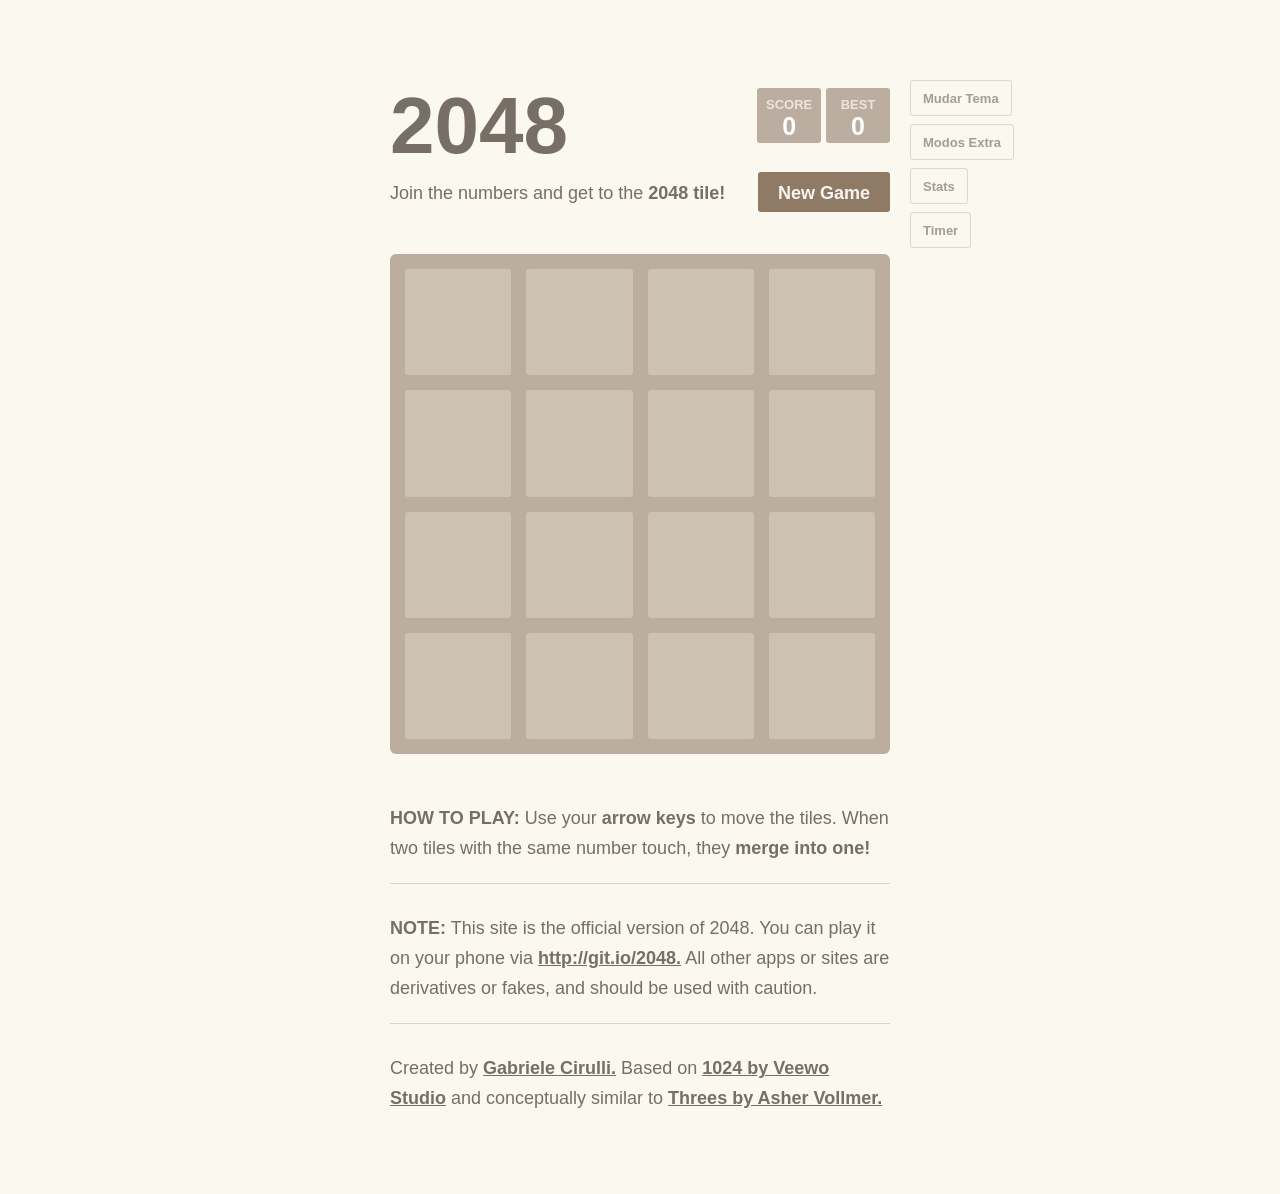
==== index.html @ dfcff824 "task 2: adicionar timer por jogada Adiciona configuracao de timer desligado, 5 segundos ou 10 segund" ====
<!DOCTYPE html>
<html>
<head>
  <meta charset="utf-8">
  <title>2048</title>

  <link href="style/main.css" rel="stylesheet" type="text/css">
  <link rel="shortcut icon" href="favicon.ico">
  <link rel="apple-touch-icon" href="meta/apple-touch-icon.png">
  <link rel="apple-touch-startup-image" href="meta/apple-touch-startup-image-640x1096.png" media="(device-width: 320px) and (device-height: 568px) and (-webkit-device-pixel-ratio: 2)"> <!-- iPhone 5+ -->
  <link rel="apple-touch-startup-image" href="meta/apple-touch-startup-image-640x920.png"  media="(device-width: 320px) and (device-height: 480px) and (-webkit-device-pixel-ratio: 2)"> <!-- iPhone, retina -->
  <meta name="apple-mobile-web-app-capable" content="yes">
  <meta name="apple-mobile-web-app-status-bar-style" content="black">

  <meta name="HandheldFriendly" content="True">
  <meta name="MobileOptimized" content="320">
  <meta name="viewport" content="width=device-width, target-densitydpi=160dpi, initial-scale=1.0, maximum-scale=1, user-scalable=no, minimal-ui">
</head>
<body>
  <div class="container">
    <div class="heading">
      <h1 class="title">2048</h1>
      <div class="scores-container">
        <div class="score-container">0</div>
        <div class="best-container">0</div>
      </div>
    </div>

    <div class="above-game">
      <p class="game-intro">Join the numbers and get to the <strong>2048 tile!</strong></p>
      <a class="restart-button">New Game</a>
    </div>

    <div class="timer-container timer-hidden" aria-live="polite">
      <span class="timer-label">Tempo</span>
      <span class="timer-value">--</span>
    </div>

    <div class="game-container">
      <div class="game-message">
        <p></p>
        <div class="lower">
	        <a class="keep-playing-button">Keep going</a>
          <a class="retry-button">Try again</a>
        </div>
      </div>

      <div class="grid-container">
        <div class="grid-row">
          <div class="grid-cell"></div>
          <div class="grid-cell"></div>
          <div class="grid-cell"></div>
          <div class="grid-cell"></div>
        </div>
        <div class="grid-row">
          <div class="grid-cell"></div>
          <div class="grid-cell"></div>
          <div class="grid-cell"></div>
          <div class="grid-cell"></div>
        </div>
        <div class="grid-row">
          <div class="grid-cell"></div>
          <div class="grid-cell"></div>
          <div class="grid-cell"></div>
          <div class="grid-cell"></div>
        </div>
        <div class="grid-row">
          <div class="grid-cell"></div>
          <div class="grid-cell"></div>
          <div class="grid-cell"></div>
          <div class="grid-cell"></div>
        </div>
      </div>

      <div class="tile-container">

      </div>
    </div>

    <p class="game-explanation">
      <strong class="important">How to play:</strong> Use your <strong>arrow keys</strong> to move the tiles. When two tiles with the same number touch, they <strong>merge into one!</strong>
    </p>
    <hr>
    <p>
    <strong class="important">Note:</strong> This site is the official version of 2048. You can play it on your phone via <a href="http://git.io/2048">http://git.io/2048.</a> All other apps or sites are derivatives or fakes, and should be used with caution.
    </p>
    <hr>
    <p>
    Created by <a href="http://gabrielecirulli.com" target="_blank">Gabriele Cirulli.</a> Based on <a href="https://itunes.apple.com/us/app/1024!/id823499224" target="_blank">1024 by Veewo Studio</a> and conceptually similar to <a href="http://asherv.com/threes/" target="_blank">Threes by Asher Vollmer.</a>
    </p>
  </div>

  <script src="js/bind_polyfill.js"></script>
  <script src="js/classlist_polyfill.js"></script>
  <script src="js/animframe_polyfill.js"></script>
  <script src="js/keyboard_input_manager.js"></script>
  <script src="js/html_actuator.js"></script>
  <script src="js/grid.js"></script>
  <script src="js/tile.js"></script>
  <script src="js/local_storage_manager.js"></script>
  <script src="js/game_manager.js"></script>
  <script src="js/application.js"></script>
</body>
</html>
---- style/main.css ----
@import url(fonts/clear-sans.css);
html, body {
  margin: 0;
  padding: 0;
  background: #faf8ef;
  color: #776e65;
  font-family: "Clear Sans", "Helvetica Neue", Arial, sans-serif;
  font-size: 18px; }

body {
  margin: 80px 0; }

.heading:after {
  content: "";
  display: block;
  clear: both; }

h1.title {
  font-size: 80px;
  font-weight: bold;
  margin: 0;
  display: block;
  float: left; }

@-webkit-keyframes move-up {
  0% {
    top: 25px;
    opacity: 1; }

  100% {
    top: -50px;
    opacity: 0; } }
@-moz-keyframes move-up {
  0% {
    top: 25px;
    opacity: 1; }

  100% {
    top: -50px;
    opacity: 0; } }
@keyframes move-up {
  0% {
    top: 25px;
    opacity: 1; }

  100% {
    top: -50px;
    opacity: 0; } }
.scores-container {
  float: right;
  text-align: right; }

.score-container, .best-container {
  position: relative;
  display: inline-block;
  background: #bbada0;
  padding: 15px 25px;
  font-size: 25px;
  height: 25px;
  line-height: 47px;
  font-weight: bold;
  border-radius: 3px;
  color: white;
  margin-top: 8px;
  text-align: center; }
  .score-container:after, .best-container:after {
    position: absolute;
    width: 100%;
    top: 10px;
    left: 0;
    text-transform: uppercase;
    font-size: 13px;
    line-height: 13px;
    text-align: center;
    color: #eee4da; }
  .score-container .score-addition, .best-container .score-addition {
    position: absolute;
    right: 30px;
    color: red;
    font-size: 25px;
    line-height: 25px;
    font-weight: bold;
    color: rgba(119, 110, 101, 0.9);
    z-index: 100;
    -webkit-animation: move-up 600ms ease-in;
    -moz-animation: move-up 600ms ease-in;
    animation: move-up 600ms ease-in;
    -webkit-animation-fill-mode: both;
    -moz-animation-fill-mode: both;
    animation-fill-mode: both; }

.score-container:after {
  content: "Score"; }

.best-container:after {
  content: "Best"; }

p {
  margin-top: 0;
  margin-bottom: 10px;
  line-height: 1.65; }

a {
  color: #776e65;
  font-weight: bold;
  text-decoration: underline;
  cursor: pointer; }

strong.important {
  text-transform: uppercase; }

hr {
  border: none;
  border-bottom: 1px solid #d8d4d0;
  margin-top: 20px;
  margin-bottom: 30px; }

.container {
  width: 500px;
  margin: 0 auto; }

@-webkit-keyframes fade-in {
  0% {
    opacity: 0; }

  100% {
    opacity: 1; } }
@-moz-keyframes fade-in {
  0% {
    opacity: 0; }

  100% {
    opacity: 1; } }
@keyframes fade-in {
  0% {
    opacity: 0; }

  100% {
    opacity: 1; } }
.game-container {
  margin-top: 40px;
  position: relative;
  padding: 15px;
  cursor: default;
  -webkit-touch-callout: none;
  -ms-touch-callout: none;
  -webkit-user-select: none;
  -moz-user-select: none;
  -ms-user-select: none;
  -ms-touch-action: none;
  touch-action: none;
  background: #bbada0;
  border-radius: 6px;
  width: 500px;
  height: 500px;
  -webkit-box-sizing: border-box;
  -moz-box-sizing: border-box;
  box-sizing: border-box; }
  .game-container .game-message {
    display: none;
    position: absolute;
    top: 0;
    right: 0;
    bottom: 0;
    left: 0;
    background: rgba(238, 228, 218, 0.5);
    z-index: 100;
    text-align: center;
    -webkit-animation: fade-in 800ms ease 1200ms;
    -moz-animation: fade-in 800ms ease 1200ms;
    animation: fade-in 800ms ease 1200ms;
    -webkit-animation-fill-mode: both;
    -moz-animation-fill-mode: both;
    animation-fill-mode: both; }
    .game-container .game-message p {
      font-size: 60px;
      font-weight: bold;
      height: 60px;
      line-height: 60px;
      margin-top: 222px; }
    .game-container .game-message .lower {
      display: block;
      margin-top: 59px; }
    .game-container .game-message a {
      display: inline-block;
      background: #8f7a66;
      border-radius: 3px;
      padding: 0 20px;
      text-decoration: none;
      color: #f9f6f2;
      height: 40px;
      line-height: 42px;
      margin-left: 9px; }
      .game-container .game-message a.keep-playing-button {
        display: none; }
    .game-container .game-message.game-won {
      background: rgba(237, 194, 46, 0.5);
      color: #f9f6f2; }
      .game-container .game-message.game-won a.keep-playing-button {
        display: inline-block; }
    .game-container .game-message.game-won, .game-container .game-message.game-over {
      display: block; }

.grid-container {
  position: absolute;
  z-index: 1; }

.grid-row {
  margin-bottom: 15px; }
  .grid-row:last-child {
    margin-bottom: 0; }
  .grid-row:after {
    content: "";
    display: block;
    clear: both; }

.grid-cell {
  width: 106.25px;
  height: 106.25px;
  margin-right: 15px;
  float: left;
  border-radius: 3px;
  background: rgba(238, 228, 218, 0.35); }
  .grid-cell:last-child {
    margin-right: 0; }

.tile-container {
  position: absolute;
  z-index: 2; }

.tile, .tile .tile-inner {
  width: 107px;
  height: 107px;
  line-height: 107px; }
.tile.tile-position-1-1 {
  -webkit-transform: translate(0px, 0px);
  -moz-transform: translate(0px, 0px);
  -ms-transform: translate(0px, 0px);
  transform: translate(0px, 0px); }
.tile.tile-position-1-2 {
  -webkit-transform: translate(0px, 121px);
  -moz-transform: translate(0px, 121px);
  -ms-transform: translate(0px, 121px);
  transform: translate(0px, 121px); }
.tile.tile-position-1-3 {
  -webkit-transform: translate(0px, 242px);
  -moz-transform: translate(0px, 242px);
  -ms-transform: translate(0px, 242px);
  transform: translate(0px, 242px); }
.tile.tile-position-1-4 {
  -webkit-transform: translate(0px, 363px);
  -moz-transform: translate(0px, 363px);
  -ms-transform: translate(0px, 363px);
  transform: translate(0px, 363px); }
.tile.tile-position-2-1 {
  -webkit-transform: translate(121px, 0px);
  -moz-transform: translate(121px, 0px);
  -ms-transform: translate(121px, 0px);
  transform: translate(121px, 0px); }
.tile.tile-position-2-2 {
  -webkit-transform: translate(121px, 121px);
  -moz-transform: translate(121px, 121px);
  -ms-transform: translate(121px, 121px);
  transform: translate(121px, 121px); }
.tile.tile-position-2-3 {
  -webkit-transform: translate(121px, 242px);
  -moz-transform: translate(121px, 242px);
  -ms-transform: translate(121px, 242px);
  transform: translate(121px, 242px); }
.tile.tile-position-2-4 {
  -webkit-transform: translate(121px, 363px);
  -moz-transform: translate(121px, 363px);
  -ms-transform: translate(121px, 363px);
  transform: translate(121px, 363px); }
.tile.tile-position-3-1 {
  -webkit-transform: translate(242px, 0px);
  -moz-transform: translate(242px, 0px);
  -ms-transform: translate(242px, 0px);
  transform: translate(242px, 0px); }
.tile.tile-position-3-2 {
  -webkit-transform: translate(242px, 121px);
  -moz-transform: translate(242px, 121px);
  -ms-transform: translate(242px, 121px);
  transform: translate(242px, 121px); }
.tile.tile-position-3-3 {
  -webkit-transform: translate(242px, 242px);
  -moz-transform: translate(242px, 242px);
  -ms-transform: translate(242px, 242px);
  transform: translate(242px, 242px); }
.tile.tile-position-3-4 {
  -webkit-transform: translate(242px, 363px);
  -moz-transform: translate(242px, 363px);
  -ms-transform: translate(242px, 363px);
  transform: translate(242px, 363px); }
.tile.tile-position-4-1 {
  -webkit-transform: translate(363px, 0px);
  -moz-transform: translate(363px, 0px);
  -ms-transform: translate(363px, 0px);
  transform: translate(363px, 0px); }
.tile.tile-position-4-2 {
  -webkit-transform: translate(363px, 121px);
  -moz-transform: translate(363px, 121px);
  -ms-transform: translate(363px, 121px);
  transform: translate(363px, 121px); }
.tile.tile-position-4-3 {
  -webkit-transform: translate(363px, 242px);
  -moz-transform: translate(363px, 242px);
  -ms-transform: translate(363px, 242px);
  transform: translate(363px, 242px); }
.tile.tile-position-4-4 {
  -webkit-transform: translate(363px, 363px);
  -moz-transform: translate(363px, 363px);
  -ms-transform: translate(363px, 363px);
  transform: translate(363px, 363px); }

.tile {
  position: absolute;
  -webkit-transition: 100ms ease-in-out;
  -moz-transition: 100ms ease-in-out;
  transition: 100ms ease-in-out;
  -webkit-transition-property: -webkit-transform;
  -moz-transition-property: -moz-transform;
  transition-property: transform; }
  .tile .tile-inner {
    border-radius: 3px;
    background: #eee4da;
    text-align: center;
    font-weight: bold;
    z-index: 10;
    font-size: 55px; }
  .tile.tile-2 .tile-inner {
    background: #eee4da;
    box-shadow: 0 0 30px 10px rgba(243, 215, 116, 0), inset 0 0 0 1px rgba(255, 255, 255, 0); }
  .tile.tile-4 .tile-inner {
    background: #ede0c8;
    box-shadow: 0 0 30px 10px rgba(243, 215, 116, 0), inset 0 0 0 1px rgba(255, 255, 255, 0); }
  .tile.tile-8 .tile-inner {
    color: #f9f6f2;
    background: #f2b179; }
  .tile.tile-16 .tile-inner {
    color: #f9f6f2;
    background: #f59563; }
  .tile.tile-32 .tile-inner {
    color: #f9f6f2;
    background: #f67c5f; }
  .tile.tile-64 .tile-inner {
    color: #f9f6f2;
    background: #f65e3b; }
  .tile.tile-128 .tile-inner {
    color: #f9f6f2;
    background: #edcf72;
    box-shadow: 0 0 30px 10px rgba(243, 215, 116, 0.2381), inset 0 0 0 1px rgba(255, 255, 255, 0.14286);
    font-size: 45px; }
    @media screen and (max-width: 520px) {
      .tile.tile-128 .tile-inner {
        font-size: 25px; } }
  .tile.tile-256 .tile-inner {
    color: #f9f6f2;
    background: #edcc61;
    box-shadow: 0 0 30px 10px rgba(243, 215, 116, 0.31746), inset 0 0 0 1px rgba(255, 255, 255, 0.19048);
    font-size: 45px; }
    @media screen and (max-width: 520px) {
      .tile.tile-256 .tile-inner {
        font-size: 25px; } }
  .tile.tile-512 .tile-inner {
    color: #f9f6f2;
    background: #edc850;
    box-shadow: 0 0 30px 10px rgba(243, 215, 116, 0.39683), inset 0 0 0 1px rgba(255, 255, 255, 0.2381);
    font-size: 45px; }
    @media screen and (max-width: 520px) {
      .tile.tile-512 .tile-inner {
        font-size: 25px; } }
  .tile.tile-1024 .tile-inner {
    color: #f9f6f2;
    background: #edc53f;
    box-shadow: 0 0 30px 10px rgba(243, 215, 116, 0.47619), inset 0 0 0 1px rgba(255, 255, 255, 0.28571);
    font-size: 35px; }
    @media screen and (max-width: 520px) {
      .tile.tile-1024 .tile-inner {
        font-size: 15px; } }
  .tile.tile-2048 .tile-inner {
    color: #f9f6f2;
    background: #edc22e;
    box-shadow: 0 0 30px 10px rgba(243, 215, 116, 0.55556), inset 0 0 0 1px rgba(255, 255, 255, 0.33333);
    font-size: 35px; }
    @media screen and (max-width: 520px) {
      .tile.tile-2048 .tile-inner {
        font-size: 15px; } }
  .tile.tile-super .tile-inner {
    color: #f9f6f2;
    background: #3c3a32;
    font-size: 30px; }
    @media screen and (max-width: 520px) {
      .tile.tile-super .tile-inner {
        font-size: 10px; } }

@-webkit-keyframes appear {
  0% {
    opacity: 0;
    -webkit-transform: scale(0);
    -moz-transform: scale(0);
    -ms-transform: scale(0);
    transform: scale(0); }

  100% {
    opacity: 1;
    -webkit-transform: scale(1);
    -moz-transform: scale(1);
    -ms-transform: scale(1);
    transform: scale(1); } }
@-moz-keyframes appear {
  0% {
    opacity: 0;
    -webkit-transform: scale(0);
    -moz-transform: scale(0);
    -ms-transform: scale(0);
    transform: scale(0); }

  100% {
    opacity: 1;
    -webkit-transform: scale(1);
    -moz-transform: scale(1);
    -ms-transform: scale(1);
    transform: scale(1); } }
@keyframes appear {
  0% {
    opacity: 0;
    -webkit-transform: scale(0);
    -moz-transform: scale(0);
    -ms-transform: scale(0);
    transform: scale(0); }

  100% {
    opacity: 1;
    -webkit-transform: scale(1);
    -moz-transform: scale(1);
    -ms-transform: scale(1);
    transform: scale(1); } }
.tile-new .tile-inner {
  -webkit-animation: appear 200ms ease 100ms;
  -moz-animation: appear 200ms ease 100ms;
  animation: appear 200ms ease 100ms;
  -webkit-animation-fill-mode: backwards;
  -moz-animation-fill-mode: backwards;
  animation-fill-mode: backwards; }

@-webkit-keyframes pop {
  0% {
    -webkit-transform: scale(0);
    -moz-transform: scale(0);
    -ms-transform: scale(0);
    transform: scale(0); }

  50% {
    -webkit-transform: scale(1.2);
    -moz-transform: scale(1.2);
    -ms-transform: scale(1.2);
    transform: scale(1.2); }

  100% {
    -webkit-transform: scale(1);
    -moz-transform: scale(1);
    -ms-transform: scale(1);
    transform: scale(1); } }
@-moz-keyframes pop {
  0% {
    -webkit-transform: scale(0);
    -moz-transform: scale(0);
    -ms-transform: scale(0);
    transform: scale(0); }

  50% {
    -webkit-transform: scale(1.2);
    -moz-transform: scale(1.2);
    -ms-transform: scale(1.2);
    transform: scale(1.2); }

  100% {
    -webkit-transform: scale(1);
    -moz-transform: scale(1);
    -ms-transform: scale(1);
    transform: scale(1); } }
@keyframes pop {
  0% {
    -webkit-transform: scale(0);
    -moz-transform: scale(0);
    -ms-transform: scale(0);
    transform: scale(0); }

  50% {
    -webkit-transform: scale(1.2);
    -moz-transform: scale(1.2);
    -ms-transform: scale(1.2);
    transform: scale(1.2); }

  100% {
    -webkit-transform: scale(1);
    -moz-transform: scale(1);
    -ms-transform: scale(1);
    transform: scale(1); } }
.tile-merged .tile-inner {
  z-index: 20;
  -webkit-animation: pop 200ms ease 100ms;
  -moz-animation: pop 200ms ease 100ms;
  animation: pop 200ms ease 100ms;
  -webkit-animation-fill-mode: backwards;
  -moz-animation-fill-mode: backwards;
  animation-fill-mode: backwards; }

.above-game:after {
  content: "";
  display: block;
  clear: both; }

.game-intro {
  float: left;
  line-height: 42px;
  margin-bottom: 0; }

.restart-button {
  background: #8f7a66;
  border-radius: 3px;
  padding: 0 20px;
  text-decoration: none;
  color: #f9f6f2;
  height: 40px;
  line-height: 42px;
  display: block;
  text-align: center;
  float: right; }

.timer-container {
  clear: both;
  display: inline-flex;
  align-items: center;
  gap: 8px;
  background: #bbada0;
  border-radius: 3px;
  color: #f9f6f2;
  padding: 7px 12px;
  margin: 10px 0 12px;
  font-size: 14px;
  font-weight: bold; }

.timer-container.timer-hidden {
  display: none; }

.timer-container.timer-warning {
  background: #f65e3b; }

.timer-label {
  text-transform: uppercase;
  font-size: 11px;
  opacity: 0.8; }

.timer-value {
  font-size: 18px; }

.game-explanation {
  margin-top: 50px; }

html:has(body[data-theme="mono"])    { background: #f0f0f0; }
html:has(body[data-theme="pastel"])  { background: #fff5fb; }
html:has(body[data-theme="disco"])   { background: #f5ead8; }

.settings-button {
  display: block;
  position: absolute;
  left: 520px;
  top: 0;
  background: transparent;
  border-radius: 3px;
  padding: 0 12px;
  color: #776e65;
  height: 36px;
  line-height: 36px;
  text-align: center;
  cursor: pointer;
  border: 1px solid rgba(119,110,101,0.35);
  font-size: 13px;
  font-family: "Clear Sans", "Helvetica Neue", Arial, sans-serif;
  font-weight: bold;
  opacity: 0.65;
  white-space: nowrap; }

.settings-button:hover {
  opacity: 1;
  background: rgba(119,110,101,0.08); }

.container {
  position: relative; }

.settings-overlay {
  display: none;
  position: fixed;
  top: 0; left: 0; right: 0; bottom: 0;
  background: rgba(0,0,0,0.5);
  z-index: 200; }

.settings-overlay.active {
  display: block; }

.settings-modal {
  position: absolute;
  top: 50%; left: 50%;
  transform: translate(-50%, -50%);
  background: #faf8ef;
  border-radius: 6px;
  padding: 30px;
  width: 320px;
  box-shadow: 0 4px 30px rgba(0,0,0,0.3); }

.settings-modal h2 {
  margin: 0 0 20px 0;
  font-size: 24px;
  color: #776e65;
  text-align: center; }

.settings-modal .close-settings {
  position: absolute;
  top: 12px; right: 16px;
  background: none;
  border: none;
  font-size: 22px;
  cursor: pointer;
  color: #776e65; }

.theme-options {
  display: grid;
  grid-template-columns: 1fr 1fr;
  gap: 12px;
  margin-bottom: 10px; }

.theme-option {
  border: 3px solid transparent;
  border-radius: 6px;
  padding: 10px;
  cursor: pointer;
  text-align: center;
  font-weight: bold;
  font-size: 14px;
  transition: border-color 100ms; }

.theme-option:hover {
  border-color: #bbada0; }

.theme-option.selected {
  border-color: #f65e3b; }

.theme-option .theme-preview {
  display: flex;
  gap: 4px;
  justify-content: center;
  margin-bottom: 6px; }

.theme-option .theme-preview span {
  width: 20px; height: 20px;
  border-radius: 3px;
  display: inline-block; }

body[data-theme="default"] { background: #faf8ef; color: #776e65; }
body[data-theme="default"] .game-container { background: #bbada0; }
body[data-theme="default"] .grid-cell { background: rgba(238,228,218,0.35); }
body[data-theme="default"] .score-container,
body[data-theme="default"] .best-container { background: #bbada0; }
body[data-theme="default"] .tile.tile-2 .tile-inner   { background: #eee4da; color: #776e65; }
body[data-theme="default"] .tile.tile-4 .tile-inner   { background: #ede0c8; color: #776e65; }
body[data-theme="default"] .tile.tile-8 .tile-inner   { background: #f2b179; color: #f9f6f2; }
body[data-theme="default"] .tile.tile-16 .tile-inner  { background: #f59563; color: #f9f6f2; }
body[data-theme="default"] .tile.tile-32 .tile-inner  { background: #f67c5f; color: #f9f6f2; }
body[data-theme="default"] .tile.tile-64 .tile-inner  { background: #f65e3b; color: #f9f6f2; }
body[data-theme="default"] .tile.tile-128 .tile-inner { background: #edcf72; color: #f9f6f2; }
body[data-theme="default"] .tile.tile-256 .tile-inner { background: #edcc61; color: #f9f6f2; }
body[data-theme="default"] .tile.tile-512 .tile-inner { background: #edc850; color: #f9f6f2; }
body[data-theme="default"] .tile.tile-1024 .tile-inner{ background: #edc53f; color: #f9f6f2; }
body[data-theme="default"] .tile.tile-2048 .tile-inner{ background: #edc22e; color: #f9f6f2; }
body[data-theme="default"] .tile.tile-super .tile-inner{ background: #3c3a32; color: #f9f6f2; }

body[data-theme="mono"] { background: #f0f0f0; color: #333; }
body[data-theme="mono"] .game-container { background: #555; }
body[data-theme="mono"] .grid-cell { background: rgba(255,255,255,0.15); }
body[data-theme="mono"] .score-container,
body[data-theme="mono"] .best-container { background: #555; }
body[data-theme="mono"] .restart-button { background: #555; }
body[data-theme="mono"] .settings-button { background: transparent; color: #e0e0e0; border-color: rgba(220,220,220,0.4); }
body[data-theme="mono"] .tile.tile-2 .tile-inner    { background: #e8e8e8; color: #333; }
body[data-theme="mono"] .tile.tile-4 .tile-inner    { background: #d4d4d4; color: #333; }
body[data-theme="mono"] .tile.tile-8 .tile-inner    { background: #bebebe; color: #fff; }
body[data-theme="mono"] .tile.tile-16 .tile-inner   { background: #a8a8a8; color: #fff; }
body[data-theme="mono"] .tile.tile-32 .tile-inner   { background: #909090; color: #fff; }
body[data-theme="mono"] .tile.tile-64 .tile-inner   { background: #787878; color: #fff; }
body[data-theme="mono"] .tile.tile-128 .tile-inner  { background: #606060; color: #fff; }
body[data-theme="mono"] .tile.tile-256 .tile-inner  { background: #505050; color: #fff; }
body[data-theme="mono"] .tile.tile-512 .tile-inner  { background: #404040; color: #fff; }
body[data-theme="mono"] .tile.tile-1024 .tile-inner { background: #2c2c2c; color: #fff; }
body[data-theme="mono"] .tile.tile-2048 .tile-inner { background: #111; color: #fff; }
body[data-theme="mono"] .tile.tile-super .tile-inner{ background: #000; color: #fff; }

body[data-theme="pastel"] { background: #fff5fb; color: #6b5c6e; }
body[data-theme="pastel"] .game-container { background: #d4a5c9; }
body[data-theme="pastel"] .grid-cell { background: rgba(255,220,240,0.4); }
body[data-theme="pastel"] .score-container,
body[data-theme="pastel"] .best-container { background: #d4a5c9; }
body[data-theme="pastel"] .restart-button { background: #b98cb0; }
body[data-theme="pastel"] .settings-button { background: transparent; color: #6b5c6e; border-color: rgba(107,92,110,0.4); }
body[data-theme="pastel"] .tile.tile-2 .tile-inner    { background: #ffd6e0; color: #6b5c6e; }
body[data-theme="pastel"] .tile.tile-4 .tile-inner    { background: #ffb3c6; color: #6b5c6e; }
body[data-theme="pastel"] .tile.tile-8 .tile-inner    { background: #ffc8dd; color: #6b5c6e; }
body[data-theme="pastel"] .tile.tile-16 .tile-inner   { background: #e0aaff; color: #6b5c6e; }
body[data-theme="pastel"] .tile.tile-32 .tile-inner   { background: #c8b6ff; color: #fff; }
body[data-theme="pastel"] .tile.tile-64 .tile-inner   { background: #b8c0ff; color: #fff; }
body[data-theme="pastel"] .tile.tile-128 .tile-inner  { background: #bde0fe; color: #6b5c6e; }
body[data-theme="pastel"] .tile.tile-256 .tile-inner  { background: #a2d2ff; color: #6b5c6e; }
body[data-theme="pastel"] .tile.tile-512 .tile-inner  { background: #caffbf; color: #6b5c6e; }
body[data-theme="pastel"] .tile.tile-1024 .tile-inner { background: #fdffb6; color: #6b5c6e; }
body[data-theme="pastel"] .tile.tile-2048 .tile-inner { background: #ffd6a5; color: #6b5c6e; }
body[data-theme="pastel"] .tile.tile-super .tile-inner{ background: #ffadad; color: #6b5c6e; }

html:has(body[data-theme="mgs"]) { background: #d0d4d8; }
body[data-theme="mgs"] { background: #d0d4d8; color: #1a1a1a; }
body[data-theme="mgs"] .game-container { background: #3a3f45; }
body[data-theme="mgs"] .grid-cell { background: rgba(255,255,255,0.06); }
body[data-theme="mgs"] .score-container,
body[data-theme="mgs"] .best-container { background: #3a3f45; color: #ffffff; }
body[data-theme="mgs"] .restart-button { background: #3a3f45; color: #ffffff; }
body[data-theme="mgs"] .settings-button { background: transparent; color: #2a2e32; border-color: rgba(42,46,50,0.4); }
body[data-theme="mgs"] h1.title { color: #c8000a; }
body[data-theme="mgs"] a { color: #1a1a1a; }
body[data-theme="mgs"] .tile.tile-2 .tile-inner    { background: #f0f2f4; color: #1a1a1a; }
body[data-theme="mgs"] .tile.tile-4 .tile-inner    { background: #dde2e8; color: #1a1a1a; }
body[data-theme="mgs"] .tile.tile-8 .tile-inner    { background: #4a6fa5; color: #ffffff; }
body[data-theme="mgs"] .tile.tile-16 .tile-inner   { background: #3a5a8a; color: #ffffff; }
body[data-theme="mgs"] .tile.tile-32 .tile-inner   { background: #5a6472; color: #ffffff; }
body[data-theme="mgs"] .tile.tile-64 .tile-inner   { background: #3e464f; color: #ffffff; }
body[data-theme="mgs"] .tile.tile-128 .tile-inner  { background: #c8000a; color: #ffffff; }
body[data-theme="mgs"] .tile.tile-256 .tile-inner  { background: #a80008; color: #ffffff; }
body[data-theme="mgs"] .tile.tile-512 .tile-inner  { background: #880006; color: #ffffff; }
body[data-theme="mgs"] .tile.tile-1024 .tile-inner { background: #620004; color: #ffffff; }
body[data-theme="mgs"] .tile.tile-2048 .tile-inner { background: #ffffff; color: #c8000a; }
body[data-theme="mgs"] .tile.tile-super .tile-inner{ background: #1a1a1a; color: #c8000a; }
body[data-theme="mgs"] .settings-modal { background: #d0d4d8; color: #1a1a1a; }
body[data-theme="mgs"] .settings-modal h2 { color: #1a1a1a; }
body[data-theme="mgs"] .settings-modal .close-settings { color: #1a1a1a; }
body[data-theme="mgs"] .theme-option { color: #1a1a1a; }

body[data-theme="disco"] { background: #f5ead8; color: #3a2e1a; }
body[data-theme="disco"] .game-container { background: #98773e; }
body[data-theme="disco"] .grid-cell { background: rgba(20,10,5,0.18); }
body[data-theme="disco"] .score-container,
body[data-theme="disco"] .best-container { background: #7a5e2e; }
body[data-theme="disco"] .restart-button { background: #7a5e2e; color: #f5ead8; }
body[data-theme="disco"] .settings-button { background: transparent; color: #5c3a1e; border-color: rgba(92,58,30,0.4); }
body[data-theme="disco"] h1.title { color: #5c3a1e; }
body[data-theme="disco"] a { color: #5c3a1e; }
body[data-theme="disco"] .tile.tile-2 .tile-inner    { background: #17698c; color: #b3c4cc; }
body[data-theme="disco"] .tile.tile-4 .tile-inner    { background: #2298aa; color: #bccfd2; }
body[data-theme="disco"] .tile.tile-8 .tile-inner    { background: #2ec2bd; color: #c2d6d6; }
body[data-theme="disco"] .tile.tile-16 .tile-inner   { background: #b0ac30; color: #dadac8; }
body[data-theme="disco"] .tile.tile-32 .tile-inner   { background: #9d8939; color: #dedbce; }
body[data-theme="disco"] .tile.tile-64 .tile-inner   { background: #866937; color: #e0dbd1; }
body[data-theme="disco"] .tile.tile-128 .tile-inner  { background: #775537; color: #e2dbd4; }
body[data-theme="disco"] .tile.tile-256 .tile-inner  { background: #74442f; color: #e7deda; }
body[data-theme="disco"] .tile.tile-512 .tile-inner  { background: #10137a; color: #b3b3cc; }
body[data-theme="disco"] .tile.tile-1024 .tile-inner { background: #160a66; color: #bfbcd2; }
body[data-theme="disco"] .tile.tile-2048 .tile-inner { background: #c5dd2c; color: #1d1f14; }
body[data-theme="disco"] .tile.tile-super .tile-inner{ background: #66144e; color: #d6c2d0; }
body[data-theme="disco"] .settings-modal { background: #f5ead8; color: #3a2e1a; }
body[data-theme="disco"] .settings-modal h2 { color: #3a2e1a; }
body[data-theme="disco"] .settings-modal .close-settings { color: #3a2e1a; }
body[data-theme="disco"] .theme-option { color: #3a2e1a; }

html:has(body[data-theme="jsr"]) { background: #e8f5e0; }
body[data-theme="jsr"] { background: #e8f5e0; color: #1a3a0c; }
body[data-theme="jsr"] .game-container { background: #c8e8b0; }
body[data-theme="jsr"] .grid-cell { background: rgba(100,180,50,0.15); }
body[data-theme="jsr"] .score-container,
body[data-theme="jsr"] .best-container { background: #7de030; color: #1a3a0c; }
body[data-theme="jsr"] .restart-button { background: #ff8c00; color: #ffffff; }
body[data-theme="jsr"] .settings-button { background: transparent; color: #1a3a0c; border-color: rgba(26,58,12,0.4); }
body[data-theme="jsr"] h1.title { color: #e85d00; }
body[data-theme="jsr"] a { color: #1a3a0c; }
body[data-theme="jsr"] .tile.tile-2 .tile-inner    { background: #f0fce8; color: #3a6e20; }
body[data-theme="jsr"] .tile.tile-4 .tile-inner    { background: #d4f7b0; color: #2d5c18; }
body[data-theme="jsr"] .tile.tile-8 .tile-inner    { background: #aaee6a; color: #1e4010; }
body[data-theme="jsr"] .tile.tile-16 .tile-inner   { background: #7de030; color: #1a3a0c; }
body[data-theme="jsr"] .tile.tile-32 .tile-inner   { background: #ffdd55; color: #7a4400; }
body[data-theme="jsr"] .tile.tile-64 .tile-inner   { background: #ffb820; color: #6a3600; }
body[data-theme="jsr"] .tile.tile-128 .tile-inner  { background: #ff8c00; color: #ffffff; }
body[data-theme="jsr"] .tile.tile-256 .tile-inner  { background: #ff6500; color: #ffffff; }
body[data-theme="jsr"] .tile.tile-512 .tile-inner  { background: #ff3d00; color: #ffffff; }
body[data-theme="jsr"] .tile.tile-1024 .tile-inner { background: #ff1f00; color: #ffffff; }
body[data-theme="jsr"] .tile.tile-2048 .tile-inner { background: #4dff91; color: #0a3a1a; }
body[data-theme="jsr"] .tile.tile-super .tile-inner{ background: #ffffff; color: #e85d00; }
body[data-theme="jsr"] .settings-modal { background: #e8f5e0; color: #1a3a0c; }
body[data-theme="jsr"] .settings-modal h2 { color: #1a3a0c; }
body[data-theme="jsr"] .settings-modal .close-settings { color: #1a3a0c; }
body[data-theme="jsr"] .theme-option { color: #1a3a0c; }

@media screen and (max-width: 520px) {
  html, body {
    font-size: 15px; }

  body {
    margin: 20px 0;
    padding: 0 20px; }

  h1.title {
    font-size: 27px;
    margin-top: 15px; }

  .container {
    width: 280px;
    margin: 0 auto; }

  .score-container, .best-container {
    margin-top: 0;
    padding: 15px 10px;
    min-width: 40px; }

  .heading {
    margin-bottom: 10px; }

  .game-intro {
    width: 55%;
    display: block;
    box-sizing: border-box;
    line-height: 1.65; }

  .restart-button {
    width: 42%;
    padding: 0;
    display: block;
    box-sizing: border-box;
    margin-top: 2px; }

  .game-container {
    margin-top: 17px;
    position: relative;
    padding: 10px;
    cursor: default;
    -webkit-touch-callout: none;
    -ms-touch-callout: none;
    -webkit-user-select: none;
    -moz-user-select: none;
    -ms-user-select: none;
    -ms-touch-action: none;
    touch-action: none;
    background: #bbada0;
    border-radius: 6px;
    width: 280px;
    height: 280px;
    -webkit-box-sizing: border-box;
    -moz-box-sizing: border-box;
    box-sizing: border-box; }
    .game-container .game-message {
      display: none;
      position: absolute;
      top: 0;
      right: 0;
      bottom: 0;
      left: 0;
      background: rgba(238, 228, 218, 0.5);
      z-index: 100;
      text-align: center;
      -webkit-animation: fade-in 800ms ease 1200ms;
      -moz-animation: fade-in 800ms ease 1200ms;
      animation: fade-in 800ms ease 1200ms;
      -webkit-animation-fill-mode: both;
      -moz-animation-fill-mode: both;
      animation-fill-mode: both; }
      .game-container .game-message p {
        font-size: 60px;
        font-weight: bold;
        height: 60px;
        line-height: 60px;
        margin-top: 222px; }
      .game-container .game-message .lower {
        display: block;
        margin-top: 59px; }
      .game-container .game-message a {
        display: inline-block;
        background: #8f7a66;
        border-radius: 3px;
        padding: 0 20px;
        text-decoration: none;
        color: #f9f6f2;
        height: 40px;
        line-height: 42px;
        margin-left: 9px; }
        .game-container .game-message a.keep-playing-button {
          display: none; }
      .game-container .game-message.game-won {
        background: rgba(237, 194, 46, 0.5);
        color: #f9f6f2; }
        .game-container .game-message.game-won a.keep-playing-button {
          display: inline-block; }
      .game-container .game-message.game-won, .game-container .game-message.game-over {
        display: block; }

  .grid-container {
    position: absolute;
    z-index: 1; }

  .grid-row {
    margin-bottom: 10px; }
    .grid-row:last-child {
      margin-bottom: 0; }
    .grid-row:after {
      content: "";
      display: block;
      clear: both; }

  .grid-cell {
    width: 57.5px;
    height: 57.5px;
    margin-right: 10px;
    float: left;
    border-radius: 3px;
    background: rgba(238, 228, 218, 0.35); }
    .grid-cell:last-child {
      margin-right: 0; }

  .tile-container {
    position: absolute;
    z-index: 2; }

  .tile, .tile .tile-inner {
    width: 58px;
    height: 58px;
    line-height: 58px; }
  .tile.tile-position-1-1 {
    -webkit-transform: translate(0px, 0px);
    -moz-transform: translate(0px, 0px);
    -ms-transform: translate(0px, 0px);
    transform: translate(0px, 0px); }
  .tile.tile-position-1-2 {
    -webkit-transform: translate(0px, 67px);
    -moz-transform: translate(0px, 67px);
    -ms-transform: translate(0px, 67px);
    transform: translate(0px, 67px); }
  .tile.tile-position-1-3 {
    -webkit-transform: translate(0px, 135px);
    -moz-transform: translate(0px, 135px);
    -ms-transform: translate(0px, 135px);
    transform: translate(0px, 135px); }
  .tile.tile-position-1-4 {
    -webkit-transform: translate(0px, 202px);
    -moz-transform: translate(0px, 202px);
    -ms-transform: translate(0px, 202px);
    transform: translate(0px, 202px); }
  .tile.tile-position-2-1 {
    -webkit-transform: translate(67px, 0px);
    -moz-transform: translate(67px, 0px);
    -ms-transform: translate(67px, 0px);
    transform: translate(67px, 0px); }
  .tile.tile-position-2-2 {
    -webkit-transform: translate(67px, 67px);
    -moz-transform: translate(67px, 67px);
    -ms-transform: translate(67px, 67px);
    transform: translate(67px, 67px); }
  .tile.tile-position-2-3 {
    -webkit-transform: translate(67px, 135px);
    -moz-transform: translate(67px, 135px);
    -ms-transform: translate(67px, 135px);
    transform: translate(67px, 135px); }
  .tile.tile-position-2-4 {
    -webkit-transform: translate(67px, 202px);
    -moz-transform: translate(67px, 202px);
    -ms-transform: translate(67px, 202px);
    transform: translate(67px, 202px); }
  .tile.tile-position-3-1 {
    -webkit-transform: translate(135px, 0px);
    -moz-transform: translate(135px, 0px);
    -ms-transform: translate(135px, 0px);
    transform: translate(135px, 0px); }
  .tile.tile-position-3-2 {
    -webkit-transform: translate(135px, 67px);
    -moz-transform: translate(135px, 67px);
    -ms-transform: translate(135px, 67px);
    transform: translate(135px, 67px); }
  .tile.tile-position-3-3 {
    -webkit-transform: translate(135px, 135px);
    -moz-transform: translate(135px, 135px);
    -ms-transform: translate(135px, 135px);
    transform: translate(135px, 135px); }
  .tile.tile-position-3-4 {
    -webkit-transform: translate(135px, 202px);
    -moz-transform: translate(135px, 202px);
    -ms-transform: translate(135px, 202px);
    transform: translate(135px, 202px); }
  .tile.tile-position-4-1 {
    -webkit-transform: translate(202px, 0px);
    -moz-transform: translate(202px, 0px);
    -ms-transform: translate(202px, 0px);
    transform: translate(202px, 0px); }
  .tile.tile-position-4-2 {
    -webkit-transform: translate(202px, 67px);
    -moz-transform: translate(202px, 67px);
    -ms-transform: translate(202px, 67px);
    transform: translate(202px, 67px); }
  .tile.tile-position-4-3 {
    -webkit-transform: translate(202px, 135px);
    -moz-transform: translate(202px, 135px);
    -ms-transform: translate(202px, 135px);
    transform: translate(202px, 135px); }
  .tile.tile-position-4-4 {
    -webkit-transform: translate(202px, 202px);
    -moz-transform: translate(202px, 202px);
    -ms-transform: translate(202px, 202px);
    transform: translate(202px, 202px); }

  .tile .tile-inner {
    font-size: 35px; }

  .game-message p {
    font-size: 30px !important;
    height: 30px !important;
    line-height: 30px !important;
    margin-top: 90px !important; }
  .game-message .lower {
    margin-top: 30px !important; } }

.modes-button {
  top: 44px; }

.timer-button {
  top: 132px; }

.mode-options {
  display: flex;
  flex-direction: column;
  gap: 10px; }

.mode-option {
  border: 2px solid transparent;
  border-radius: 6px;
  padding: 12px 16px;
  cursor: pointer;
  transition: border-color 100ms;
  background: rgba(119,110,101,0.06); }

.mode-option:hover {
  border-color: #bbada0; }

.mode-option.selected {
  border-color: #f65e3b; }

.mode-name {
  font-weight: bold;
  font-size: 16px;
  margin-bottom: 4px; }

.mode-desc {
  font-size: 13px;
  color: #776e65;
  line-height: 1.5; }

body[data-theme="dark"] .mode-desc,
body[data-theme="mono"] .mode-desc { color: #aaa; }

body[data-theme="disco"] .mode-desc { color: #7a5e2e; }

body[data-theme="mgs"] .mode-desc { color: #5a6472; }

body[data-theme="jsr"] .mode-desc { color: #2d5c18; }

.stats-button {
  top: 88px; }

.stats-overlay {
  position: fixed;
  top: 0; left: 0; right: 0; bottom: 0;
  background: rgba(0,0,0,0.5);
  z-index: 300;
  display: flex;
  align-items: center;
  justify-content: center;
  -webkit-animation: fade-in 400ms ease;
  animation: fade-in 400ms ease; }

.stats-box {
  background: #faf8ef;
  border-radius: 6px;
  padding: 30px;
  width: 340px;
  max-height: 80vh;
  overflow-y: auto;
  box-shadow: 0 4px 30px rgba(0,0,0,0.3);
  -webkit-animation: fade-in 400ms ease;
  animation: fade-in 400ms ease; }

.stats-title {
  margin: 0 0 20px 0;
  font-size: 24px;
  color: #776e65;
  text-align: center; }

.stats-grid {
  display: grid;
  grid-template-columns: 1fr 1fr;
  gap: 10px;
  margin-bottom: 20px; }

.stats-card {
  background: #bbada0;
  border-radius: 4px;
  padding: 12px;
  text-align: center; }

.stats-card.stats-highlight {
  background: #f65e3b; }

.stats-value {
  font-size: 22px;
  font-weight: bold;
  color: #f9f6f2; }

.stats-label {
  font-size: 12px;
  color: #eee4da;
  text-transform: uppercase;
  margin-top: 4px; }

.stats-empty {
  text-align: center;
  color: #776e65;
  margin: 20px 0; }

.stats-btn-row {
  display: flex;
  justify-content: center;
  gap: 10px;
  flex-wrap: wrap; }

.stats-btn {
  background: #8f7a66;
  border: none;
  border-radius: 3px;
  color: #f9f6f2;
  padding: 0 20px;
  height: 40px;
  font-size: 16px;
  font-family: "Clear Sans", "Helvetica Neue", Arial, sans-serif;
  font-weight: bold;
  cursor: pointer; }

.stats-share-btn {
  background: #f65e3b; }

.stats-history-list {
  display: flex;
  flex-direction: column;
  gap: 6px;
  margin-bottom: 20px; }

.stats-history-row {
  display: flex;
  align-items: center;
  gap: 8px;
  font-size: 13px;
  color: #776e65;
  background: rgba(187,173,160,0.2);
  border-radius: 3px;
  padding: 6px 10px;
  flex-wrap: wrap; }

.sh-num   { font-weight: bold; min-width: 28px; }
.sh-score { font-weight: bold; color: #f65e3b; flex: 1; }
.sh-tile  { color: #776e65; }
.sh-time  { color: #776e65; }
.sh-date  { font-size: 11px; color: #bbada0; width: 100%; }

body[data-theme="mono"] .stats-box,
body[data-theme="dark"] .stats-box   { background: #2a2a2a; }
body[data-theme="mono"] .stats-title,
body[data-theme="dark"] .stats-title { color: #e0e0e0; }
body[data-theme="disco"] .stats-box  { background: #f5ead8; }
body[data-theme="mgs"] .stats-box    { background: #d0d4d8; }
body[data-theme="jsr"] .stats-box    { background: #e8f5e0; }
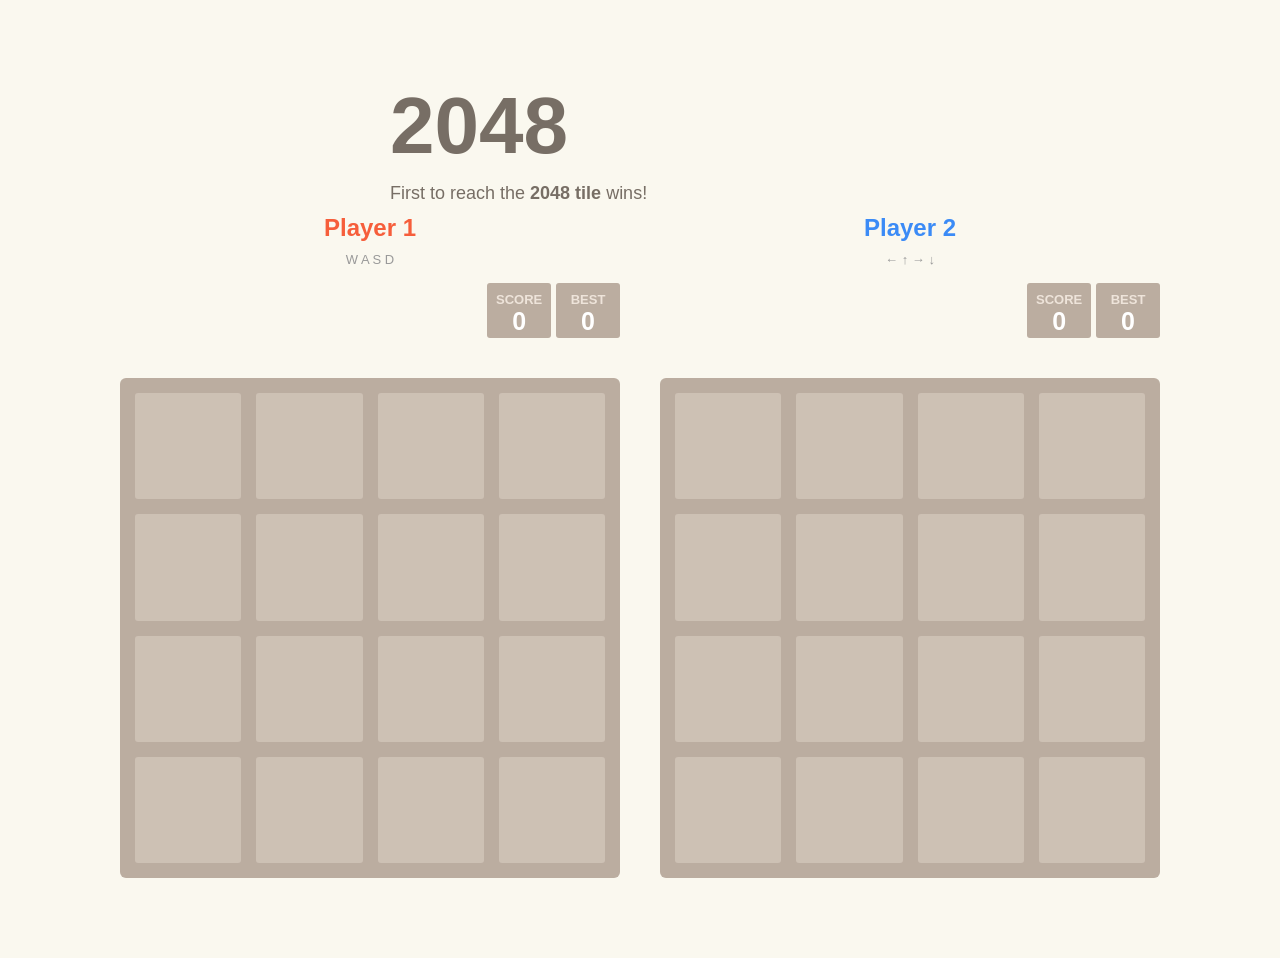
==== commit f8c2668a: "feat: implementar modo 2 jogadores (WASD vs setas)" ====
--- a/index.html
+++ b/index.html
@@ -2,103 +2,144 @@
 <html>
 <head>
   <meta charset="utf-8">
-  <title>2048</title>
-
+  <title>2048 - 2 Players</title>
   <link href="style/main.css" rel="stylesheet" type="text/css">
   <link rel="shortcut icon" href="favicon.ico">
-  <link rel="apple-touch-icon" href="meta/apple-touch-icon.png">
-  <link rel="apple-touch-startup-image" href="meta/apple-touch-startup-image-640x1096.png" media="(device-width: 320px) and (device-height: 568px) and (-webkit-device-pixel-ratio: 2)"> <!-- iPhone 5+ -->
-  <link rel="apple-touch-startup-image" href="meta/apple-touch-startup-image-640x920.png"  media="(device-width: 320px) and (device-height: 480px) and (-webkit-device-pixel-ratio: 2)"> <!-- iPhone, retina -->
-  <meta name="apple-mobile-web-app-capable" content="yes">
-  <meta name="apple-mobile-web-app-status-bar-style" content="black">
-
   <meta name="HandheldFriendly" content="True">
-  <meta name="MobileOptimized" content="320">
-  <meta name="viewport" content="width=device-width, target-densitydpi=160dpi, initial-scale=1.0, maximum-scale=1, user-scalable=no, minimal-ui">
+  <meta name="viewport" content="width=device-width, initial-scale=1.0, maximum-scale=1, user-scalable=no">
+  <style>
+    .players-container {
+      display: flex;
+      gap: 40px;
+      justify-content: center;
+    }
+    .player-section {
+      flex: 1;
+      max-width: 500px;
+    }
+    .player-label {
+      text-align: center;
+      font-size: 24px;
+      font-weight: bold;
+      margin-bottom: 10px;
+    }
+    .player1-label { color: #f65e3b; }
+    .player2-label { color: #3b8bf6; }
+    .controls-hint {
+      text-align: center;
+      font-size: 13px;
+      color: #999;
+      margin-bottom: 8px;
+    }
+    .winner-banner {
+      display: none;
+      position: fixed;
+      top: 0; left: 0; right: 0; bottom: 0;
+      background: rgba(0,0,0,0.7);
+      justify-content: center;
+      align-items: center;
+      z-index: 9999;
+    }
+    .winner-banner.show { display: flex; }
+    .winner-box {
+      background: #fff;
+      border-radius: 12px;
+      padding: 40px 60px;
+      text-align: center;
+    }
+    .winner-box h2 { font-size: 48px; margin-bottom: 16px; }
+    .winner-box button {
+      font-size: 18px;
+      padding: 10px 30px;
+      cursor: pointer;
+      border: none;
+      background: #8f7a66;
+      color: #fff;
+      border-radius: 6px;
+    }
+  </style>
 </head>
 <body>
+  <div class="winner-banner" id="winner-banner">
+    <div class="winner-box">
+      <h2 id="winner-text"></h2>
+      <p>Reached the 2048 tile first!</p>
+      <button onclick="location.reload()">Play Again</button>
+    </div>
+  </div>
+
   <div class="container">
     <div class="heading">
       <h1 class="title">2048</h1>
-      <div class="scores-container">
-        <div class="score-container">0</div>
-        <div class="best-container">0</div>
+    </div>
+    <div class="above-game">
+      <p class="game-intro">First to reach the <strong>2048 tile</strong> wins!</p>
+    </div>
+  </div>
+
+  <div class="players-container">
+
+    <div class="player-section">
+      <div class="player-label player1-label">Player 1</div>
+      <div class="controls-hint">W A S D</div>
+      <div class="container">
+        <div class="heading">
+          <div class="scores-container">
+            <div class="score-container" id="score-p1">0</div>
+            <div class="best-container" id="best-p1">0</div>
+          </div>
+        </div>
+        <div class="game-container" id="game-container-p1">
+          <div class="game-message"><p></p><div class="lower"><a class="keep-playing-button">Keep going</a><a class="retry-button">Try again</a></div></div>
+          <div class="grid-container">
+            <div class="grid-row"><div class="grid-cell"></div><div class="grid-cell"></div><div class="grid-cell"></div><div class="grid-cell"></div></div>
+            <div class="grid-row"><div class="grid-cell"></div><div class="grid-cell"></div><div class="grid-cell"></div><div class="grid-cell"></div></div>
+            <div class="grid-row"><div class="grid-cell"></div><div class="grid-cell"></div><div class="grid-cell"></div><div class="grid-cell"></div></div>
+            <div class="grid-row"><div class="grid-cell"></div><div class="grid-cell"></div><div class="grid-cell"></div><div class="grid-cell"></div></div>
+          </div>
+          <div class="tile-container"></div>
+        </div>
       </div>
     </div>
 
-    <div class="above-game">
-      <p class="game-intro">Join the numbers and get to the <strong>2048 tile!</strong></p>
-      <a class="restart-button">New Game</a>
-    </div>
-
-    <div class="timer-container timer-hidden" aria-live="polite">
-      <span class="timer-label">Tempo</span>
-      <span class="timer-value">--</span>
-    </div>
-
-    <div class="game-container">
-      <div class="game-message">
-        <p></p>
-        <div class="lower">
-	        <a class="keep-playing-button">Keep going</a>
-          <a class="retry-button">Try again</a>
+    <div class="player-section">
+      <div class="player-label player2-label">Player 2</div>
+      <div class="controls-hint">← ↑ → ↓</div>
+      <div class="container">
+        <div class="heading">
+          <div class="scores-container">
+            <div class="score-container" id="score-p2">0</div>
+            <div class="best-container" id="best-p2">0</div>
+          </div>
         </div>
-      </div>
-
-      <div class="grid-container">
-        <div class="grid-row">
-          <div class="grid-cell"></div>
-          <div class="grid-cell"></div>
-          <div class="grid-cell"></div>
-          <div class="grid-cell"></div>
+        <div class="game-container" id="game-container-p2">
+          <div class="game-message"><p></p><div class="lower"><a class="keep-playing-button">Keep going</a><a class="retry-button">Try again</a></div></div>
+          <div class="grid-container">
+            <div class="grid-row"><div class="grid-cell"></div><div class="grid-cell"></div><div class="grid-cell"></div><div class="grid-cell"></div></div>
+            <div class="grid-row"><div class="grid-cell"></div><div class="grid-cell"></div><div class="grid-cell"></div><div class="grid-cell"></div></div>
+            <div class="grid-row"><div class="grid-cell"></div><div class="grid-cell"></div><div class="grid-cell"></div><div class="grid-cell"></div></div>
+            <div class="grid-row"><div class="grid-cell"></div><div class="grid-cell"></div><div class="grid-cell"></div><div class="grid-cell"></div></div>
+          </div>
+          <div class="tile-container"></div>
         </div>
-        <div class="grid-row">
-          <div class="grid-cell"></div>
-          <div class="grid-cell"></div>
-          <div class="grid-cell"></div>
-          <div class="grid-cell"></div>
-        </div>
-        <div class="grid-row">
-          <div class="grid-cell"></div>
-          <div class="grid-cell"></div>
-          <div class="grid-cell"></div>
-          <div class="grid-cell"></div>
-        </div>
-        <div class="grid-row">
-          <div class="grid-cell"></div>
-          <div class="grid-cell"></div>
-          <div class="grid-cell"></div>
-          <div class="grid-cell"></div>
-        </div>
-      </div>
-
-      <div class="tile-container">
-
       </div>
     </div>
 
-    <p class="game-explanation">
-      <strong class="important">How to play:</strong> Use your <strong>arrow keys</strong> to move the tiles. When two tiles with the same number touch, they <strong>merge into one!</strong>
-    </p>
-    <hr>
-    <p>
-    <strong class="important">Note:</strong> This site is the official version of 2048. You can play it on your phone via <a href="http://git.io/2048">http://git.io/2048.</a> All other apps or sites are derivatives or fakes, and should be used with caution.
-    </p>
-    <hr>
-    <p>
-    Created by <a href="http://gabrielecirulli.com" target="_blank">Gabriele Cirulli.</a> Based on <a href="https://itunes.apple.com/us/app/1024!/id823499224" target="_blank">1024 by Veewo Studio</a> and conceptually similar to <a href="http://asherv.com/threes/" target="_blank">Threes by Asher Vollmer.</a>
-    </p>
   </div>
 
   <script src="js/bind_polyfill.js"></script>
   <script src="js/classlist_polyfill.js"></script>
   <script src="js/animframe_polyfill.js"></script>
-  <script src="js/keyboard_input_manager.js"></script>
-  <script src="js/html_actuator.js"></script>
+  <script src="js/keyboard_input_manager_p1.js"></script>
+  <script src="js/keyboard_input_manager_p2.js"></script>
+  <script src="js/html_actuator_p1.js"></script>
+  <script src="js/html_actuator_p2.js"></script>
   <script src="js/grid.js"></script>
   <script src="js/tile.js"></script>
-  <script src="js/local_storage_manager.js"></script>
-  <script src="js/game_manager.js"></script>
+  <script src="js/local_storage_manager_p1.js"></script>
+  <script src="js/local_storage_manager_p2.js"></script>
+  <script src="js/game_manager_p1.js"></script>
+  <script src="js/game_manager_p2.js"></script>
   <script src="js/application.js"></script>
 </body>
 </html>
--- a/style/main.css
+++ b/style/main.css
@@ -1,1179 +1,758 @@
-@import url(fonts/clear-sans.css);
-html, body {
-  margin: 0;
-  padding: 0;
-  background: #faf8ef;
-  color: #776e65;
-  font-family: "Clear Sans", "Helvetica Neue", Arial, sans-serif;
-  font-size: 18px; }
-
-body {
-  margin: 80px 0; }
-
-.heading:after {
-  content: "";
-  display: block;
-  clear: both; }
-
-h1.title {
-  font-size: 80px;
-  font-weight: bold;
-  margin: 0;
-  display: block;
-  float: left; }
-
-@-webkit-keyframes move-up {
-  0% {
-    top: 25px;
-    opacity: 1; }
-
-  100% {
-    top: -50px;
-    opacity: 0; } }
-@-moz-keyframes move-up {
-  0% {
-    top: 25px;
-    opacity: 1; }
-
-  100% {
-    top: -50px;
-    opacity: 0; } }
-@keyframes move-up {
-  0% {
-    top: 25px;
-    opacity: 1; }
-
-  100% {
-    top: -50px;
-    opacity: 0; } }
-.scores-container {
-  float: right;
-  text-align: right; }
-
-.score-container, .best-container {
-  position: relative;
-  display: inline-block;
-  background: #bbada0;
-  padding: 15px 25px;
-  font-size: 25px;
-  height: 25px;
-  line-height: 47px;
-  font-weight: bold;
-  border-radius: 3px;
-  color: white;
-  margin-top: 8px;
-  text-align: center; }
-  .score-container:after, .best-container:after {
-    position: absolute;
-    width: 100%;
-    top: 10px;
-    left: 0;
-    text-transform: uppercase;
-    font-size: 13px;
-    line-height: 13px;
-    text-align: center;
-    color: #eee4da; }
-  .score-container .score-addition, .best-container .score-addition {
-    position: absolute;
-    right: 30px;
-    color: red;
-    font-size: 25px;
-    line-height: 25px;
-    font-weight: bold;
-    color: rgba(119, 110, 101, 0.9);
-    z-index: 100;
-    -webkit-animation: move-up 600ms ease-in;
-    -moz-animation: move-up 600ms ease-in;
-    animation: move-up 600ms ease-in;
-    -webkit-animation-fill-mode: both;
-    -moz-animation-fill-mode: both;
-    animation-fill-mode: both; }
-
-.score-container:after {
-  content: "Score"; }
-
-.best-container:after {
-  content: "Best"; }
-
-p {
-  margin-top: 0;
-  margin-bottom: 10px;
-  line-height: 1.65; }
-
-a {
-  color: #776e65;
-  font-weight: bold;
-  text-decoration: underline;
-  cursor: pointer; }
-
-strong.important {
-  text-transform: uppercase; }
-
-hr {
-  border: none;
-  border-bottom: 1px solid #d8d4d0;
-  margin-top: 20px;
-  margin-bottom: 30px; }
-
-.container {
-  width: 500px;
-  margin: 0 auto; }
-
-@-webkit-keyframes fade-in {
-  0% {
-    opacity: 0; }
-
-  100% {
-    opacity: 1; } }
-@-moz-keyframes fade-in {
-  0% {
-    opacity: 0; }
-
-  100% {
-    opacity: 1; } }
-@keyframes fade-in {
-  0% {
-    opacity: 0; }
-
-  100% {
-    opacity: 1; } }
-.game-container {
-  margin-top: 40px;
-  position: relative;
-  padding: 15px;
-  cursor: default;
-  -webkit-touch-callout: none;
-  -ms-touch-callout: none;
-  -webkit-user-select: none;
-  -moz-user-select: none;
-  -ms-user-select: none;
-  -ms-touch-action: none;
-  touch-action: none;
-  background: #bbada0;
-  border-radius: 6px;
-  width: 500px;
-  height: 500px;
-  -webkit-box-sizing: border-box;
-  -moz-box-sizing: border-box;
-  box-sizing: border-box; }
-  .game-container .game-message {
-    display: none;
-    position: absolute;
-    top: 0;
-    right: 0;
-    bottom: 0;
-    left: 0;
-    background: rgba(238, 228, 218, 0.5);
-    z-index: 100;
-    text-align: center;
-    -webkit-animation: fade-in 800ms ease 1200ms;
-    -moz-animation: fade-in 800ms ease 1200ms;
-    animation: fade-in 800ms ease 1200ms;
-    -webkit-animation-fill-mode: both;
-    -moz-animation-fill-mode: both;
-    animation-fill-mode: both; }
-    .game-container .game-message p {
-      font-size: 60px;
-      font-weight: bold;
-      height: 60px;
-      line-height: 60px;
-      margin-top: 222px; }
-    .game-container .game-message .lower {
-      display: block;
-      margin-top: 59px; }
-    .game-container .game-message a {
-      display: inline-block;
-      background: #8f7a66;
-      border-radius: 3px;
-      padding: 0 20px;
-      text-decoration: none;
-      color: #f9f6f2;
-      height: 40px;
-      line-height: 42px;
-      margin-left: 9px; }
-      .game-container .game-message a.keep-playing-button {
-        display: none; }
-    .game-container .game-message.game-won {
-      background: rgba(237, 194, 46, 0.5);
-      color: #f9f6f2; }
-      .game-container .game-message.game-won a.keep-playing-button {
-        display: inline-block; }
-    .game-container .game-message.game-won, .game-container .game-message.game-over {
-      display: block; }
-
-.grid-container {
-  position: absolute;
-  z-index: 1; }
-
-.grid-row {
-  margin-bottom: 15px; }
-  .grid-row:last-child {
-    margin-bottom: 0; }
-  .grid-row:after {
-    content: "";
-    display: block;
-    clear: both; }
-
-.grid-cell {
-  width: 106.25px;
-  height: 106.25px;
-  margin-right: 15px;
-  float: left;
-  border-radius: 3px;
-  background: rgba(238, 228, 218, 0.35); }
-  .grid-cell:last-child {
-    margin-right: 0; }
-
-.tile-container {
-  position: absolute;
-  z-index: 2; }
-
-.tile, .tile .tile-inner {
-  width: 107px;
-  height: 107px;
-  line-height: 107px; }
-.tile.tile-position-1-1 {
-  -webkit-transform: translate(0px, 0px);
-  -moz-transform: translate(0px, 0px);
-  -ms-transform: translate(0px, 0px);
-  transform: translate(0px, 0px); }
-.tile.tile-position-1-2 {
-  -webkit-transform: translate(0px, 121px);
-  -moz-transform: translate(0px, 121px);
-  -ms-transform: translate(0px, 121px);
-  transform: translate(0px, 121px); }
-.tile.tile-position-1-3 {
-  -webkit-transform: translate(0px, 242px);
-  -moz-transform: translate(0px, 242px);
-  -ms-transform: translate(0px, 242px);
-  transform: translate(0px, 242px); }
-.tile.tile-position-1-4 {
-  -webkit-transform: translate(0px, 363px);
-  -moz-transform: translate(0px, 363px);
-  -ms-transform: translate(0px, 363px);
-  transform: translate(0px, 363px); }
-.tile.tile-position-2-1 {
-  -webkit-transform: translate(121px, 0px);
-  -moz-transform: translate(121px, 0px);
-  -ms-transform: translate(121px, 0px);
-  transform: translate(121px, 0px); }
-.tile.tile-position-2-2 {
-  -webkit-transform: translate(121px, 121px);
-  -moz-transform: translate(121px, 121px);
-  -ms-transform: translate(121px, 121px);
-  transform: translate(121px, 121px); }
-.tile.tile-position-2-3 {
-  -webkit-transform: translate(121px, 242px);
-  -moz-transform: translate(121px, 242px);
-  -ms-transform: translate(121px, 242px);
-  transform: translate(121px, 242px); }
-.tile.tile-position-2-4 {
-  -webkit-transform: translate(121px, 363px);
-  -moz-transform: translate(121px, 363px);
-  -ms-transform: translate(121px, 363px);
-  transform: translate(121px, 363px); }
-.tile.tile-position-3-1 {
-  -webkit-transform: translate(242px, 0px);
-  -moz-transform: translate(242px, 0px);
-  -ms-transform: translate(242px, 0px);
-  transform: translate(242px, 0px); }
-.tile.tile-position-3-2 {
-  -webkit-transform: translate(242px, 121px);
-  -moz-transform: translate(242px, 121px);
-  -ms-transform: translate(242px, 121px);
-  transform: translate(242px, 121px); }
-.tile.tile-position-3-3 {
-  -webkit-transform: translate(242px, 242px);
-  -moz-transform: translate(242px, 242px);
-  -ms-transform: translate(242px, 242px);
-  transform: translate(242px, 242px); }
-.tile.tile-position-3-4 {
-  -webkit-transform: translate(242px, 363px);
-  -moz-transform: translate(242px, 363px);
-  -ms-transform: translate(242px, 363px);
-  transform: translate(242px, 363px); }
-.tile.tile-position-4-1 {
-  -webkit-transform: translate(363px, 0px);
-  -moz-transform: translate(363px, 0px);
-  -ms-transform: translate(363px, 0px);
-  transform: translate(363px, 0px); }
-.tile.tile-position-4-2 {
-  -webkit-transform: translate(363px, 121px);
-  -moz-transform: translate(363px, 121px);
-  -ms-transform: translate(363px, 121px);
-  transform: translate(363px, 121px); }
-.tile.tile-position-4-3 {
-  -webkit-transform: translate(363px, 242px);
-  -moz-transform: translate(363px, 242px);
-  -ms-transform: translate(363px, 242px);
-  transform: translate(363px, 242px); }
-.tile.tile-position-4-4 {
-  -webkit-transform: translate(363px, 363px);
-  -moz-transform: translate(363px, 363px);
-  -ms-transform: translate(363px, 363px);
-  transform: translate(363px, 363px); }
-
-.tile {
-  position: absolute;
-  -webkit-transition: 100ms ease-in-out;
-  -moz-transition: 100ms ease-in-out;
-  transition: 100ms ease-in-out;
-  -webkit-transition-property: -webkit-transform;
-  -moz-transition-property: -moz-transform;
-  transition-property: transform; }
-  .tile .tile-inner {
-    border-radius: 3px;
-    background: #eee4da;
-    text-align: center;
-    font-weight: bold;
-    z-index: 10;
-    font-size: 55px; }
-  .tile.tile-2 .tile-inner {
-    background: #eee4da;
-    box-shadow: 0 0 30px 10px rgba(243, 215, 116, 0), inset 0 0 0 1px rgba(255, 255, 255, 0); }
-  .tile.tile-4 .tile-inner {
-    background: #ede0c8;
-    box-shadow: 0 0 30px 10px rgba(243, 215, 116, 0), inset 0 0 0 1px rgba(255, 255, 255, 0); }
-  .tile.tile-8 .tile-inner {
-    color: #f9f6f2;
-    background: #f2b179; }
-  .tile.tile-16 .tile-inner {
-    color: #f9f6f2;
-    background: #f59563; }
-  .tile.tile-32 .tile-inner {
-    color: #f9f6f2;
-    background: #f67c5f; }
-  .tile.tile-64 .tile-inner {
-    color: #f9f6f2;
-    background: #f65e3b; }
-  .tile.tile-128 .tile-inner {
-    color: #f9f6f2;
-    background: #edcf72;
-    box-shadow: 0 0 30px 10px rgba(243, 215, 116, 0.2381), inset 0 0 0 1px rgba(255, 255, 255, 0.14286);
-    font-size: 45px; }
-    @media screen and (max-width: 520px) {
-      .tile.tile-128 .tile-inner {
-        font-size: 25px; } }
-  .tile.tile-256 .tile-inner {
-    color: #f9f6f2;
-    background: #edcc61;
-    box-shadow: 0 0 30px 10px rgba(243, 215, 116, 0.31746), inset 0 0 0 1px rgba(255, 255, 255, 0.19048);
-    font-size: 45px; }
-    @media screen and (max-width: 520px) {
-      .tile.tile-256 .tile-inner {
-        font-size: 25px; } }
-  .tile.tile-512 .tile-inner {
-    color: #f9f6f2;
-    background: #edc850;
-    box-shadow: 0 0 30px 10px rgba(243, 215, 116, 0.39683), inset 0 0 0 1px rgba(255, 255, 255, 0.2381);
-    font-size: 45px; }
-    @media screen and (max-width: 520px) {
-      .tile.tile-512 .tile-inner {
-        font-size: 25px; } }
-  .tile.tile-1024 .tile-inner {
-    color: #f9f6f2;
-    background: #edc53f;
-    box-shadow: 0 0 30px 10px rgba(243, 215, 116, 0.47619), inset 0 0 0 1px rgba(255, 255, 255, 0.28571);
-    font-size: 35px; }
-    @media screen and (max-width: 520px) {
-      .tile.tile-1024 .tile-inner {
-        font-size: 15px; } }
-  .tile.tile-2048 .tile-inner {
-    color: #f9f6f2;
-    background: #edc22e;
-    box-shadow: 0 0 30px 10px rgba(243, 215, 116, 0.55556), inset 0 0 0 1px rgba(255, 255, 255, 0.33333);
-    font-size: 35px; }
-    @media screen and (max-width: 520px) {
-      .tile.tile-2048 .tile-inner {
-        font-size: 15px; } }
-  .tile.tile-super .tile-inner {
-    color: #f9f6f2;
-    background: #3c3a32;
-    font-size: 30px; }
-    @media screen and (max-width: 520px) {
-      .tile.tile-super .tile-inner {
-        font-size: 10px; } }
-
-@-webkit-keyframes appear {
-  0% {
-    opacity: 0;
-    -webkit-transform: scale(0);
-    -moz-transform: scale(0);
-    -ms-transform: scale(0);
-    transform: scale(0); }
-
-  100% {
-    opacity: 1;
-    -webkit-transform: scale(1);
-    -moz-transform: scale(1);
-    -ms-transform: scale(1);
-    transform: scale(1); } }
-@-moz-keyframes appear {
-  0% {
-    opacity: 0;
-    -webkit-transform: scale(0);
-    -moz-transform: scale(0);
-    -ms-transform: scale(0);
-    transform: scale(0); }
-
-  100% {
-    opacity: 1;
-    -webkit-transform: scale(1);
-    -moz-transform: scale(1);
-    -ms-transform: scale(1);
-    transform: scale(1); } }
-@keyframes appear {
-  0% {
-    opacity: 0;
-    -webkit-transform: scale(0);
-    -moz-transform: scale(0);
-    -ms-transform: scale(0);
-    transform: scale(0); }
-
-  100% {
-    opacity: 1;
-    -webkit-transform: scale(1);
-    -moz-transform: scale(1);
-    -ms-transform: scale(1);
-    transform: scale(1); } }
-.tile-new .tile-inner {
-  -webkit-animation: appear 200ms ease 100ms;
-  -moz-animation: appear 200ms ease 100ms;
-  animation: appear 200ms ease 100ms;
-  -webkit-animation-fill-mode: backwards;
-  -moz-animation-fill-mode: backwards;
-  animation-fill-mode: backwards; }
-
-@-webkit-keyframes pop {
-  0% {
-    -webkit-transform: scale(0);
-    -moz-transform: scale(0);
-    -ms-transform: scale(0);
-    transform: scale(0); }
-
-  50% {
-    -webkit-transform: scale(1.2);
-    -moz-transform: scale(1.2);
-    -ms-transform: scale(1.2);
-    transform: scale(1.2); }
-
-  100% {
-    -webkit-transform: scale(1);
-    -moz-transform: scale(1);
-    -ms-transform: scale(1);
-    transform: scale(1); } }
-@-moz-keyframes pop {
-  0% {
-    -webkit-transform: scale(0);
-    -moz-transform: scale(0);
-    -ms-transform: scale(0);
-    transform: scale(0); }
-
-  50% {
-    -webkit-transform: scale(1.2);
-    -moz-transform: scale(1.2);
-    -ms-transform: scale(1.2);
-    transform: scale(1.2); }
-
-  100% {
-    -webkit-transform: scale(1);
-    -moz-transform: scale(1);
-    -ms-transform: scale(1);
-    transform: scale(1); } }
-@keyframes pop {
-  0% {
-    -webkit-transform: scale(0);
-    -moz-transform: scale(0);
-    -ms-transform: scale(0);
-    transform: scale(0); }
-
-  50% {
-    -webkit-transform: scale(1.2);
-    -moz-transform: scale(1.2);
-    -ms-transform: scale(1.2);
-    transform: scale(1.2); }
-
-  100% {
-    -webkit-transform: scale(1);
-    -moz-transform: scale(1);
-    -ms-transform: scale(1);
-    transform: scale(1); } }
-.tile-merged .tile-inner {
-  z-index: 20;
-  -webkit-animation: pop 200ms ease 100ms;
-  -moz-animation: pop 200ms ease 100ms;
-  animation: pop 200ms ease 100ms;
-  -webkit-animation-fill-mode: backwards;
-  -moz-animation-fill-mode: backwards;
-  animation-fill-mode: backwards; }
-
-.above-game:after {
-  content: "";
-  display: block;
-  clear: both; }
-
-.game-intro {
-  float: left;
-  line-height: 42px;
-  margin-bottom: 0; }
-
-.restart-button {
-  background: #8f7a66;
-  border-radius: 3px;
-  padding: 0 20px;
-  text-decoration: none;
-  color: #f9f6f2;
-  height: 40px;
-  line-height: 42px;
-  display: block;
-  text-align: center;
-  float: right; }
-
-.timer-container {
-  clear: both;
-  display: inline-flex;
-  align-items: center;
-  gap: 8px;
-  background: #bbada0;
-  border-radius: 3px;
-  color: #f9f6f2;
-  padding: 7px 12px;
-  margin: 10px 0 12px;
-  font-size: 14px;
-  font-weight: bold; }
-
-.timer-container.timer-hidden {
-  display: none; }
-
-.timer-container.timer-warning {
-  background: #f65e3b; }
-
-.timer-label {
-  text-transform: uppercase;
-  font-size: 11px;
-  opacity: 0.8; }
-
-.timer-value {
-  font-size: 18px; }
-
-.game-explanation {
-  margin-top: 50px; }
-
-html:has(body[data-theme="mono"])    { background: #f0f0f0; }
-html:has(body[data-theme="pastel"])  { background: #fff5fb; }
-html:has(body[data-theme="disco"])   { background: #f5ead8; }
-
-.settings-button {
-  display: block;
-  position: absolute;
-  left: 520px;
-  top: 0;
-  background: transparent;
-  border-radius: 3px;
-  padding: 0 12px;
-  color: #776e65;
-  height: 36px;
-  line-height: 36px;
-  text-align: center;
-  cursor: pointer;
-  border: 1px solid rgba(119,110,101,0.35);
-  font-size: 13px;
-  font-family: "Clear Sans", "Helvetica Neue", Arial, sans-serif;
-  font-weight: bold;
-  opacity: 0.65;
-  white-space: nowrap; }
-
-.settings-button:hover {
-  opacity: 1;
-  background: rgba(119,110,101,0.08); }
-
-.container {
-  position: relative; }
-
-.settings-overlay {
-  display: none;
-  position: fixed;
-  top: 0; left: 0; right: 0; bottom: 0;
-  background: rgba(0,0,0,0.5);
-  z-index: 200; }
-
-.settings-overlay.active {
-  display: block; }
-
-.settings-modal {
-  position: absolute;
-  top: 50%; left: 50%;
-  transform: translate(-50%, -50%);
-  background: #faf8ef;
-  border-radius: 6px;
-  padding: 30px;
-  width: 320px;
-  box-shadow: 0 4px 30px rgba(0,0,0,0.3); }
-
-.settings-modal h2 {
-  margin: 0 0 20px 0;
-  font-size: 24px;
-  color: #776e65;
-  text-align: center; }
-
-.settings-modal .close-settings {
-  position: absolute;
-  top: 12px; right: 16px;
-  background: none;
-  border: none;
-  font-size: 22px;
-  cursor: pointer;
-  color: #776e65; }
-
-.theme-options {
-  display: grid;
-  grid-template-columns: 1fr 1fr;
-  gap: 12px;
-  margin-bottom: 10px; }
-
-.theme-option {
-  border: 3px solid transparent;
-  border-radius: 6px;
-  padding: 10px;
-  cursor: pointer;
-  text-align: center;
-  font-weight: bold;
-  font-size: 14px;
-  transition: border-color 100ms; }
-
-.theme-option:hover {
-  border-color: #bbada0; }
-
-.theme-option.selected {
-  border-color: #f65e3b; }
-
-.theme-option .theme-preview {
-  display: flex;
-  gap: 4px;
-  justify-content: center;
-  margin-bottom: 6px; }
-
-.theme-option .theme-preview span {
-  width: 20px; height: 20px;
-  border-radius: 3px;
-  display: inline-block; }
-
-body[data-theme="default"] { background: #faf8ef; color: #776e65; }
-body[data-theme="default"] .game-container { background: #bbada0; }
-body[data-theme="default"] .grid-cell { background: rgba(238,228,218,0.35); }
-body[data-theme="default"] .score-container,
-body[data-theme="default"] .best-container { background: #bbada0; }
-body[data-theme="default"] .tile.tile-2 .tile-inner   { background: #eee4da; color: #776e65; }
-body[data-theme="default"] .tile.tile-4 .tile-inner   { background: #ede0c8; color: #776e65; }
-body[data-theme="default"] .tile.tile-8 .tile-inner   { background: #f2b179; color: #f9f6f2; }
-body[data-theme="default"] .tile.tile-16 .tile-inner  { background: #f59563; color: #f9f6f2; }
-body[data-theme="default"] .tile.tile-32 .tile-inner  { background: #f67c5f; color: #f9f6f2; }
-body[data-theme="default"] .tile.tile-64 .tile-inner  { background: #f65e3b; color: #f9f6f2; }
-body[data-theme="default"] .tile.tile-128 .tile-inner { background: #edcf72; color: #f9f6f2; }
-body[data-theme="default"] .tile.tile-256 .tile-inner { background: #edcc61; color: #f9f6f2; }
-body[data-theme="default"] .tile.tile-512 .tile-inner { background: #edc850; color: #f9f6f2; }
-body[data-theme="default"] .tile.tile-1024 .tile-inner{ background: #edc53f; color: #f9f6f2; }
-body[data-theme="default"] .tile.tile-2048 .tile-inner{ background: #edc22e; color: #f9f6f2; }
-body[data-theme="default"] .tile.tile-super .tile-inner{ background: #3c3a32; color: #f9f6f2; }
-
-body[data-theme="mono"] { background: #f0f0f0; color: #333; }
-body[data-theme="mono"] .game-container { background: #555; }
-body[data-theme="mono"] .grid-cell { background: rgba(255,255,255,0.15); }
-body[data-theme="mono"] .score-container,
-body[data-theme="mono"] .best-container { background: #555; }
-body[data-theme="mono"] .restart-button { background: #555; }
-body[data-theme="mono"] .settings-button { background: transparent; color: #e0e0e0; border-color: rgba(220,220,220,0.4); }
-body[data-theme="mono"] .tile.tile-2 .tile-inner    { background: #e8e8e8; color: #333; }
-body[data-theme="mono"] .tile.tile-4 .tile-inner    { background: #d4d4d4; color: #333; }
-body[data-theme="mono"] .tile.tile-8 .tile-inner    { background: #bebebe; color: #fff; }
-body[data-theme="mono"] .tile.tile-16 .tile-inner   { background: #a8a8a8; color: #fff; }
-body[data-theme="mono"] .tile.tile-32 .tile-inner   { background: #909090; color: #fff; }
-body[data-theme="mono"] .tile.tile-64 .tile-inner   { background: #787878; color: #fff; }
-body[data-theme="mono"] .tile.tile-128 .tile-inner  { background: #606060; color: #fff; }
-body[data-theme="mono"] .tile.tile-256 .tile-inner  { background: #505050; color: #fff; }
-body[data-theme="mono"] .tile.tile-512 .tile-inner  { background: #404040; color: #fff; }
-body[data-theme="mono"] .tile.tile-1024 .tile-inner { background: #2c2c2c; color: #fff; }
-body[data-theme="mono"] .tile.tile-2048 .tile-inner { background: #111; color: #fff; }
-body[data-theme="mono"] .tile.tile-super .tile-inner{ background: #000; color: #fff; }
-
-body[data-theme="pastel"] { background: #fff5fb; color: #6b5c6e; }
-body[data-theme="pastel"] .game-container { background: #d4a5c9; }
-body[data-theme="pastel"] .grid-cell { background: rgba(255,220,240,0.4); }
-body[data-theme="pastel"] .score-container,
-body[data-theme="pastel"] .best-container { background: #d4a5c9; }
-body[data-theme="pastel"] .restart-button { background: #b98cb0; }
-body[data-theme="pastel"] .settings-button { background: transparent; color: #6b5c6e; border-color: rgba(107,92,110,0.4); }
-body[data-theme="pastel"] .tile.tile-2 .tile-inner    { background: #ffd6e0; color: #6b5c6e; }
-body[data-theme="pastel"] .tile.tile-4 .tile-inner    { background: #ffb3c6; color: #6b5c6e; }
-body[data-theme="pastel"] .tile.tile-8 .tile-inner    { background: #ffc8dd; color: #6b5c6e; }
-body[data-theme="pastel"] .tile.tile-16 .tile-inner   { background: #e0aaff; color: #6b5c6e; }
-body[data-theme="pastel"] .tile.tile-32 .tile-inner   { background: #c8b6ff; color: #fff; }
-body[data-theme="pastel"] .tile.tile-64 .tile-inner   { background: #b8c0ff; color: #fff; }
-body[data-theme="pastel"] .tile.tile-128 .tile-inner  { background: #bde0fe; color: #6b5c6e; }
-body[data-theme="pastel"] .tile.tile-256 .tile-inner  { background: #a2d2ff; color: #6b5c6e; }
-body[data-theme="pastel"] .tile.tile-512 .tile-inner  { background: #caffbf; color: #6b5c6e; }
-body[data-theme="pastel"] .tile.tile-1024 .tile-inner { background: #fdffb6; color: #6b5c6e; }
-body[data-theme="pastel"] .tile.tile-2048 .tile-inner { background: #ffd6a5; color: #6b5c6e; }
-body[data-theme="pastel"] .tile.tile-super .tile-inner{ background: #ffadad; color: #6b5c6e; }
-
-html:has(body[data-theme="mgs"]) { background: #d0d4d8; }
-body[data-theme="mgs"] { background: #d0d4d8; color: #1a1a1a; }
-body[data-theme="mgs"] .game-container { background: #3a3f45; }
-body[data-theme="mgs"] .grid-cell { background: rgba(255,255,255,0.06); }
-body[data-theme="mgs"] .score-container,
-body[data-theme="mgs"] .best-container { background: #3a3f45; color: #ffffff; }
-body[data-theme="mgs"] .restart-button { background: #3a3f45; color: #ffffff; }
-body[data-theme="mgs"] .settings-button { background: transparent; color: #2a2e32; border-color: rgba(42,46,50,0.4); }
-body[data-theme="mgs"] h1.title { color: #c8000a; }
-body[data-theme="mgs"] a { color: #1a1a1a; }
-body[data-theme="mgs"] .tile.tile-2 .tile-inner    { background: #f0f2f4; color: #1a1a1a; }
-body[data-theme="mgs"] .tile.tile-4 .tile-inner    { background: #dde2e8; color: #1a1a1a; }
-body[data-theme="mgs"] .tile.tile-8 .tile-inner    { background: #4a6fa5; color: #ffffff; }
-body[data-theme="mgs"] .tile.tile-16 .tile-inner   { background: #3a5a8a; color: #ffffff; }
-body[data-theme="mgs"] .tile.tile-32 .tile-inner   { background: #5a6472; color: #ffffff; }
-body[data-theme="mgs"] .tile.tile-64 .tile-inner   { background: #3e464f; color: #ffffff; }
-body[data-theme="mgs"] .tile.tile-128 .tile-inner  { background: #c8000a; color: #ffffff; }
-body[data-theme="mgs"] .tile.tile-256 .tile-inner  { background: #a80008; color: #ffffff; }
-body[data-theme="mgs"] .tile.tile-512 .tile-inner  { background: #880006; color: #ffffff; }
-body[data-theme="mgs"] .tile.tile-1024 .tile-inner { background: #620004; color: #ffffff; }
-body[data-theme="mgs"] .tile.tile-2048 .tile-inner { background: #ffffff; color: #c8000a; }
-body[data-theme="mgs"] .tile.tile-super .tile-inner{ background: #1a1a1a; color: #c8000a; }
-body[data-theme="mgs"] .settings-modal { background: #d0d4d8; color: #1a1a1a; }
-body[data-theme="mgs"] .settings-modal h2 { color: #1a1a1a; }
-body[data-theme="mgs"] .settings-modal .close-settings { color: #1a1a1a; }
-body[data-theme="mgs"] .theme-option { color: #1a1a1a; }
-
-body[data-theme="disco"] { background: #f5ead8; color: #3a2e1a; }
-body[data-theme="disco"] .game-container { background: #98773e; }
-body[data-theme="disco"] .grid-cell { background: rgba(20,10,5,0.18); }
-body[data-theme="disco"] .score-container,
-body[data-theme="disco"] .best-container { background: #7a5e2e; }
-body[data-theme="disco"] .restart-button { background: #7a5e2e; color: #f5ead8; }
-body[data-theme="disco"] .settings-button { background: transparent; color: #5c3a1e; border-color: rgba(92,58,30,0.4); }
-body[data-theme="disco"] h1.title { color: #5c3a1e; }
-body[data-theme="disco"] a { color: #5c3a1e; }
-body[data-theme="disco"] .tile.tile-2 .tile-inner    { background: #17698c; color: #b3c4cc; }
-body[data-theme="disco"] .tile.tile-4 .tile-inner    { background: #2298aa; color: #bccfd2; }
-body[data-theme="disco"] .tile.tile-8 .tile-inner    { background: #2ec2bd; color: #c2d6d6; }
-body[data-theme="disco"] .tile.tile-16 .tile-inner   { background: #b0ac30; color: #dadac8; }
-body[data-theme="disco"] .tile.tile-32 .tile-inner   { background: #9d8939; color: #dedbce; }
-body[data-theme="disco"] .tile.tile-64 .tile-inner   { background: #866937; color: #e0dbd1; }
-body[data-theme="disco"] .tile.tile-128 .tile-inner  { background: #775537; color: #e2dbd4; }
-body[data-theme="disco"] .tile.tile-256 .tile-inner  { background: #74442f; color: #e7deda; }
-body[data-theme="disco"] .tile.tile-512 .tile-inner  { background: #10137a; color: #b3b3cc; }
-body[data-theme="disco"] .tile.tile-1024 .tile-inner { background: #160a66; color: #bfbcd2; }
-body[data-theme="disco"] .tile.tile-2048 .tile-inner { background: #c5dd2c; color: #1d1f14; }
-body[data-theme="disco"] .tile.tile-super .tile-inner{ background: #66144e; color: #d6c2d0; }
-body[data-theme="disco"] .settings-modal { background: #f5ead8; color: #3a2e1a; }
-body[data-theme="disco"] .settings-modal h2 { color: #3a2e1a; }
-body[data-theme="disco"] .settings-modal .close-settings { color: #3a2e1a; }
-body[data-theme="disco"] .theme-option { color: #3a2e1a; }
-
-html:has(body[data-theme="jsr"]) { background: #e8f5e0; }
-body[data-theme="jsr"] { background: #e8f5e0; color: #1a3a0c; }
-body[data-theme="jsr"] .game-container { background: #c8e8b0; }
-body[data-theme="jsr"] .grid-cell { background: rgba(100,180,50,0.15); }
-body[data-theme="jsr"] .score-container,
-body[data-theme="jsr"] .best-container { background: #7de030; color: #1a3a0c; }
-body[data-theme="jsr"] .restart-button { background: #ff8c00; color: #ffffff; }
-body[data-theme="jsr"] .settings-button { background: transparent; color: #1a3a0c; border-color: rgba(26,58,12,0.4); }
-body[data-theme="jsr"] h1.title { color: #e85d00; }
-body[data-theme="jsr"] a { color: #1a3a0c; }
-body[data-theme="jsr"] .tile.tile-2 .tile-inner    { background: #f0fce8; color: #3a6e20; }
-body[data-theme="jsr"] .tile.tile-4 .tile-inner    { background: #d4f7b0; color: #2d5c18; }
-body[data-theme="jsr"] .tile.tile-8 .tile-inner    { background: #aaee6a; color: #1e4010; }
-body[data-theme="jsr"] .tile.tile-16 .tile-inner   { background: #7de030; color: #1a3a0c; }
-body[data-theme="jsr"] .tile.tile-32 .tile-inner   { background: #ffdd55; color: #7a4400; }
-body[data-theme="jsr"] .tile.tile-64 .tile-inner   { background: #ffb820; color: #6a3600; }
-body[data-theme="jsr"] .tile.tile-128 .tile-inner  { background: #ff8c00; color: #ffffff; }
-body[data-theme="jsr"] .tile.tile-256 .tile-inner  { background: #ff6500; color: #ffffff; }
-body[data-theme="jsr"] .tile.tile-512 .tile-inner  { background: #ff3d00; color: #ffffff; }
-body[data-theme="jsr"] .tile.tile-1024 .tile-inner { background: #ff1f00; color: #ffffff; }
-body[data-theme="jsr"] .tile.tile-2048 .tile-inner { background: #4dff91; color: #0a3a1a; }
-body[data-theme="jsr"] .tile.tile-super .tile-inner{ background: #ffffff; color: #e85d00; }
-body[data-theme="jsr"] .settings-modal { background: #e8f5e0; color: #1a3a0c; }
-body[data-theme="jsr"] .settings-modal h2 { color: #1a3a0c; }
-body[data-theme="jsr"] .settings-modal .close-settings { color: #1a3a0c; }
-body[data-theme="jsr"] .theme-option { color: #1a3a0c; }
-
-@media screen and (max-width: 520px) {
-  html, body {
-    font-size: 15px; }
-
-  body {
-    margin: 20px 0;
-    padding: 0 20px; }
-
-  h1.title {
-    font-size: 27px;
-    margin-top: 15px; }
-
-  .container {
-    width: 280px;
-    margin: 0 auto; }
-
-  .score-container, .best-container {
-    margin-top: 0;
-    padding: 15px 10px;
-    min-width: 40px; }
-
-  .heading {
-    margin-bottom: 10px; }
-
-  .game-intro {
-    width: 55%;
-    display: block;
-    box-sizing: border-box;
-    line-height: 1.65; }
-
-  .restart-button {
-    width: 42%;
-    padding: 0;
-    display: block;
-    box-sizing: border-box;
-    margin-top: 2px; }
-
-  .game-container {
-    margin-top: 17px;
-    position: relative;
-    padding: 10px;
-    cursor: default;
-    -webkit-touch-callout: none;
-    -ms-touch-callout: none;
-    -webkit-user-select: none;
-    -moz-user-select: none;
-    -ms-user-select: none;
-    -ms-touch-action: none;
-    touch-action: none;
-    background: #bbada0;
-    border-radius: 6px;
-    width: 280px;
-    height: 280px;
-    -webkit-box-sizing: border-box;
-    -moz-box-sizing: border-box;
-    box-sizing: border-box; }
-    .game-container .game-message {
-      display: none;
-      position: absolute;
-      top: 0;
-      right: 0;
-      bottom: 0;
-      left: 0;
-      background: rgba(238, 228, 218, 0.5);
-      z-index: 100;
-      text-align: center;
-      -webkit-animation: fade-in 800ms ease 1200ms;
-      -moz-animation: fade-in 800ms ease 1200ms;
-      animation: fade-in 800ms ease 1200ms;
-      -webkit-animation-fill-mode: both;
-      -moz-animation-fill-mode: both;
-      animation-fill-mode: both; }
-      .game-container .game-message p {
-        font-size: 60px;
-        font-weight: bold;
-        height: 60px;
-        line-height: 60px;
-        margin-top: 222px; }
-      .game-container .game-message .lower {
-        display: block;
-        margin-top: 59px; }
-      .game-container .game-message a {
-        display: inline-block;
-        background: #8f7a66;
-        border-radius: 3px;
-        padding: 0 20px;
-        text-decoration: none;
-        color: #f9f6f2;
-        height: 40px;
-        line-height: 42px;
-        margin-left: 9px; }
-        .game-container .game-message a.keep-playing-button {
-          display: none; }
-      .game-container .game-message.game-won {
-        background: rgba(237, 194, 46, 0.5);
-        color: #f9f6f2; }
-        .game-container .game-message.game-won a.keep-playing-button {
-          display: inline-block; }
-      .game-container .game-message.game-won, .game-container .game-message.game-over {
-        display: block; }
-
-  .grid-container {
-    position: absolute;
-    z-index: 1; }
-
-  .grid-row {
-    margin-bottom: 10px; }
-    .grid-row:last-child {
-      margin-bottom: 0; }
-    .grid-row:after {
-      content: "";
-      display: block;
-      clear: both; }
-
-  .grid-cell {
-    width: 57.5px;
-    height: 57.5px;
-    margin-right: 10px;
-    float: left;
-    border-radius: 3px;
-    background: rgba(238, 228, 218, 0.35); }
-    .grid-cell:last-child {
-      margin-right: 0; }
-
-  .tile-container {
-    position: absolute;
-    z-index: 2; }
-
-  .tile, .tile .tile-inner {
-    width: 58px;
-    height: 58px;
-    line-height: 58px; }
-  .tile.tile-position-1-1 {
-    -webkit-transform: translate(0px, 0px);
-    -moz-transform: translate(0px, 0px);
-    -ms-transform: translate(0px, 0px);
-    transform: translate(0px, 0px); }
-  .tile.tile-position-1-2 {
-    -webkit-transform: translate(0px, 67px);
-    -moz-transform: translate(0px, 67px);
-    -ms-transform: translate(0px, 67px);
-    transform: translate(0px, 67px); }
-  .tile.tile-position-1-3 {
-    -webkit-transform: translate(0px, 135px);
-    -moz-transform: translate(0px, 135px);
-    -ms-transform: translate(0px, 135px);
-    transform: translate(0px, 135px); }
-  .tile.tile-position-1-4 {
-    -webkit-transform: translate(0px, 202px);
-    -moz-transform: translate(0px, 202px);
-    -ms-transform: translate(0px, 202px);
-    transform: translate(0px, 202px); }
-  .tile.tile-position-2-1 {
-    -webkit-transform: translate(67px, 0px);
-    -moz-transform: translate(67px, 0px);
-    -ms-transform: translate(67px, 0px);
-    transform: translate(67px, 0px); }
-  .tile.tile-position-2-2 {
-    -webkit-transform: translate(67px, 67px);
-    -moz-transform: translate(67px, 67px);
-    -ms-transform: translate(67px, 67px);
-    transform: translate(67px, 67px); }
-  .tile.tile-position-2-3 {
-    -webkit-transform: translate(67px, 135px);
-    -moz-transform: translate(67px, 135px);
-    -ms-transform: translate(67px, 135px);
-    transform: translate(67px, 135px); }
-  .tile.tile-position-2-4 {
-    -webkit-transform: translate(67px, 202px);
-    -moz-transform: translate(67px, 202px);
-    -ms-transform: translate(67px, 202px);
-    transform: translate(67px, 202px); }
-  .tile.tile-position-3-1 {
-    -webkit-transform: translate(135px, 0px);
-    -moz-transform: translate(135px, 0px);
-    -ms-transform: translate(135px, 0px);
-    transform: translate(135px, 0px); }
-  .tile.tile-position-3-2 {
-    -webkit-transform: translate(135px, 67px);
-    -moz-transform: translate(135px, 67px);
-    -ms-transform: translate(135px, 67px);
-    transform: translate(135px, 67px); }
-  .tile.tile-position-3-3 {
-    -webkit-transform: translate(135px, 135px);
-    -moz-transform: translate(135px, 135px);
-    -ms-transform: translate(135px, 135px);
-    transform: translate(135px, 135px); }
-  .tile.tile-position-3-4 {
-    -webkit-transform: translate(135px, 202px);
-    -moz-transform: translate(135px, 202px);
-    -ms-transform: translate(135px, 202px);
-    transform: translate(135px, 202px); }
-  .tile.tile-position-4-1 {
-    -webkit-transform: translate(202px, 0px);
-    -moz-transform: translate(202px, 0px);
-    -ms-transform: translate(202px, 0px);
-    transform: translate(202px, 0px); }
-  .tile.tile-position-4-2 {
-    -webkit-transform: translate(202px, 67px);
-    -moz-transform: translate(202px, 67px);
-    -ms-transform: translate(202px, 67px);
-    transform: translate(202px, 67px); }
-  .tile.tile-position-4-3 {
-    -webkit-transform: translate(202px, 135px);
-    -moz-transform: translate(202px, 135px);
-    -ms-transform: translate(202px, 135px);
-    transform: translate(202px, 135px); }
-  .tile.tile-position-4-4 {
-    -webkit-transform: translate(202px, 202px);
-    -moz-transform: translate(202px, 202px);
-    -ms-transform: translate(202px, 202px);
-    transform: translate(202px, 202px); }
-
-  .tile .tile-inner {
-    font-size: 35px; }
-
-  .game-message p {
-    font-size: 30px !important;
-    height: 30px !important;
-    line-height: 30px !important;
-    margin-top: 90px !important; }
-  .game-message .lower {
-    margin-top: 30px !important; } }
-
-.modes-button {
-  top: 44px; }
-
-.timer-button {
-  top: 132px; }
-
-.mode-options {
-  display: flex;
-  flex-direction: column;
-  gap: 10px; }
-
-.mode-option {
-  border: 2px solid transparent;
-  border-radius: 6px;
-  padding: 12px 16px;
-  cursor: pointer;
-  transition: border-color 100ms;
-  background: rgba(119,110,101,0.06); }
-
-.mode-option:hover {
-  border-color: #bbada0; }
-
-.mode-option.selected {
-  border-color: #f65e3b; }
-
-.mode-name {
-  font-weight: bold;
-  font-size: 16px;
-  margin-bottom: 4px; }
-
-.mode-desc {
-  font-size: 13px;
-  color: #776e65;
-  line-height: 1.5; }
-
-body[data-theme="dark"] .mode-desc,
-body[data-theme="mono"] .mode-desc { color: #aaa; }
-
-body[data-theme="disco"] .mode-desc { color: #7a5e2e; }
-
-body[data-theme="mgs"] .mode-desc { color: #5a6472; }
-
-body[data-theme="jsr"] .mode-desc { color: #2d5c18; }
-
-.stats-button {
-  top: 88px; }
-
-.stats-overlay {
-  position: fixed;
-  top: 0; left: 0; right: 0; bottom: 0;
-  background: rgba(0,0,0,0.5);
-  z-index: 300;
-  display: flex;
-  align-items: center;
-  justify-content: center;
-  -webkit-animation: fade-in 400ms ease;
-  animation: fade-in 400ms ease; }
-
-.stats-box {
-  background: #faf8ef;
-  border-radius: 6px;
-  padding: 30px;
-  width: 340px;
-  max-height: 80vh;
-  overflow-y: auto;
-  box-shadow: 0 4px 30px rgba(0,0,0,0.3);
-  -webkit-animation: fade-in 400ms ease;
-  animation: fade-in 400ms ease; }
-
-.stats-title {
-  margin: 0 0 20px 0;
-  font-size: 24px;
-  color: #776e65;
-  text-align: center; }
-
-.stats-grid {
-  display: grid;
-  grid-template-columns: 1fr 1fr;
-  gap: 10px;
-  margin-bottom: 20px; }
-
-.stats-card {
-  background: #bbada0;
-  border-radius: 4px;
-  padding: 12px;
-  text-align: center; }
-
-.stats-card.stats-highlight {
-  background: #f65e3b; }
-
-.stats-value {
-  font-size: 22px;
-  font-weight: bold;
-  color: #f9f6f2; }
-
-.stats-label {
-  font-size: 12px;
-  color: #eee4da;
-  text-transform: uppercase;
-  margin-top: 4px; }
-
-.stats-empty {
-  text-align: center;
-  color: #776e65;
-  margin: 20px 0; }
-
-.stats-btn-row {
-  display: flex;
-  justify-content: center;
-  gap: 10px;
-  flex-wrap: wrap; }
-
-.stats-btn {
-  background: #8f7a66;
-  border: none;
-  border-radius: 3px;
-  color: #f9f6f2;
-  padding: 0 20px;
-  height: 40px;
-  font-size: 16px;
-  font-family: "Clear Sans", "Helvetica Neue", Arial, sans-serif;
-  font-weight: bold;
-  cursor: pointer; }
-
-.stats-share-btn {
-  background: #f65e3b; }
-
-.stats-history-list {
-  display: flex;
-  flex-direction: column;
-  gap: 6px;
-  margin-bottom: 20px; }
-
-.stats-history-row {
-  display: flex;
-  align-items: center;
-  gap: 8px;
-  font-size: 13px;
-  color: #776e65;
-  background: rgba(187,173,160,0.2);
-  border-radius: 3px;
-  padding: 6px 10px;
-  flex-wrap: wrap; }
-
-.sh-num   { font-weight: bold; min-width: 28px; }
-.sh-score { font-weight: bold; color: #f65e3b; flex: 1; }
-.sh-tile  { color: #776e65; }
-.sh-time  { color: #776e65; }
-.sh-date  { font-size: 11px; color: #bbada0; width: 100%; }
-
-body[data-theme="mono"] .stats-box,
-body[data-theme="dark"] .stats-box   { background: #2a2a2a; }
-body[data-theme="mono"] .stats-title,
-body[data-theme="dark"] .stats-title { color: #e0e0e0; }
-body[data-theme="disco"] .stats-box  { background: #f5ead8; }
-body[data-theme="mgs"] .stats-box    { background: #d0d4d8; }
-body[data-theme="jsr"] .stats-box    { background: #e8f5e0; }
+@import url(fonts/clear-sans.css);
+html, body {
+  margin: 0;
+  padding: 0;
+  background: #faf8ef;
+  color: #776e65;
+  font-family: "Clear Sans", "Helvetica Neue", Arial, sans-serif;
+  font-size: 18px; }
+
+body {
+  margin: 80px 0; }
+
+.heading:after {
+  content: "";
+  display: block;
+  clear: both; }
+
+h1.title {
+  font-size: 80px;
+  font-weight: bold;
+  margin: 0;
+  display: block;
+  float: left; }
+
+@-webkit-keyframes move-up {
+  0% {
+    top: 25px;
+    opacity: 1; }
+
+  100% {
+    top: -50px;
+    opacity: 0; } }
+@-moz-keyframes move-up {
+  0% {
+    top: 25px;
+    opacity: 1; }
+
+  100% {
+    top: -50px;
+    opacity: 0; } }
+@keyframes move-up {
+  0% {
+    top: 25px;
+    opacity: 1; }
+
+  100% {
+    top: -50px;
+    opacity: 0; } }
+.scores-container {
+  float: right;
+  text-align: right; }
+
+.score-container, .best-container {
+  position: relative;
+  display: inline-block;
+  background: #bbada0;
+  padding: 15px 25px;
+  font-size: 25px;
+  height: 25px;
+  line-height: 47px;
+  font-weight: bold;
+  border-radius: 3px;
+  color: white;
+  margin-top: 8px;
+  text-align: center; }
+  .score-container:after, .best-container:after {
+    position: absolute;
+    width: 100%;
+    top: 10px;
+    left: 0;
+    text-transform: uppercase;
+    font-size: 13px;
+    line-height: 13px;
+    text-align: center;
+    color: #eee4da; }
+  .score-container .score-addition, .best-container .score-addition {
+    position: absolute;
+    right: 30px;
+    color: red;
+    font-size: 25px;
+    line-height: 25px;
+    font-weight: bold;
+    color: rgba(119, 110, 101, 0.9);
+    z-index: 100;
+    -webkit-animation: move-up 600ms ease-in;
+    -moz-animation: move-up 600ms ease-in;
+    animation: move-up 600ms ease-in;
+    -webkit-animation-fill-mode: both;
+    -moz-animation-fill-mode: both;
+    animation-fill-mode: both; }
+
+.score-container:after {
+  content: "Score"; }
+
+.best-container:after {
+  content: "Best"; }
+
+p {
+  margin-top: 0;
+  margin-bottom: 10px;
+  line-height: 1.65; }
+
+a {
+  color: #776e65;
+  font-weight: bold;
+  text-decoration: underline;
+  cursor: pointer; }
+
+strong.important {
+  text-transform: uppercase; }
+
+hr {
+  border: none;
+  border-bottom: 1px solid #d8d4d0;
+  margin-top: 20px;
+  margin-bottom: 30px; }
+
+.container {
+  width: 500px;
+  margin: 0 auto; }
+
+@-webkit-keyframes fade-in {
+  0% {
+    opacity: 0; }
+
+  100% {
+    opacity: 1; } }
+@-moz-keyframes fade-in {
+  0% {
+    opacity: 0; }
+
+  100% {
+    opacity: 1; } }
+@keyframes fade-in {
+  0% {
+    opacity: 0; }
+
+  100% {
+    opacity: 1; } }
+.game-container {
+  margin-top: 40px;
+  position: relative;
+  padding: 15px;
+  cursor: default;
+  -webkit-touch-callout: none;
+  -ms-touch-callout: none;
+  -webkit-user-select: none;
+  -moz-user-select: none;
+  -ms-user-select: none;
+  -ms-touch-action: none;
+  touch-action: none;
+  background: #bbada0;
+  border-radius: 6px;
+  width: 500px;
+  height: 500px;
+  -webkit-box-sizing: border-box;
+  -moz-box-sizing: border-box;
+  box-sizing: border-box; }
+  .game-container .game-message {
+    display: none;
+    position: absolute;
+    top: 0;
+    right: 0;
+    bottom: 0;
+    left: 0;
+    background: rgba(238, 228, 218, 0.5);
+    z-index: 100;
+    text-align: center;
+    -webkit-animation: fade-in 800ms ease 1200ms;
+    -moz-animation: fade-in 800ms ease 1200ms;
+    animation: fade-in 800ms ease 1200ms;
+    -webkit-animation-fill-mode: both;
+    -moz-animation-fill-mode: both;
+    animation-fill-mode: both; }
+    .game-container .game-message p {
+      font-size: 60px;
+      font-weight: bold;
+      height: 60px;
+      line-height: 60px;
+      margin-top: 222px; }
+    .game-container .game-message .lower {
+      display: block;
+      margin-top: 59px; }
+    .game-container .game-message a {
+      display: inline-block;
+      background: #8f7a66;
+      border-radius: 3px;
+      padding: 0 20px;
+      text-decoration: none;
+      color: #f9f6f2;
+      height: 40px;
+      line-height: 42px;
+      margin-left: 9px; }
+      .game-container .game-message a.keep-playing-button {
+        display: none; }
+    .game-container .game-message.game-won {
+      background: rgba(237, 194, 46, 0.5);
+      color: #f9f6f2; }
+      .game-container .game-message.game-won a.keep-playing-button {
+        display: inline-block; }
+    .game-container .game-message.game-won, .game-container .game-message.game-over {
+      display: block; }
+
+.grid-container {
+  position: absolute;
+  z-index: 1; }
+
+.grid-row {
+  margin-bottom: 15px; }
+  .grid-row:last-child {
+    margin-bottom: 0; }
+  .grid-row:after {
+    content: "";
+    display: block;
+    clear: both; }
+
+.grid-cell {
+  width: 106.25px;
+  height: 106.25px;
+  margin-right: 15px;
+  float: left;
+  border-radius: 3px;
+  background: rgba(238, 228, 218, 0.35); }
+  .grid-cell:last-child {
+    margin-right: 0; }
+
+.tile-container {
+  position: absolute;
+  z-index: 2; }
+
+.tile, .tile .tile-inner {
+  width: 107px;
+  height: 107px;
+  line-height: 107px; }
+.tile.tile-position-1-1 {
+  -webkit-transform: translate(0px, 0px);
+  -moz-transform: translate(0px, 0px);
+  -ms-transform: translate(0px, 0px);
+  transform: translate(0px, 0px); }
+.tile.tile-position-1-2 {
+  -webkit-transform: translate(0px, 121px);
+  -moz-transform: translate(0px, 121px);
+  -ms-transform: translate(0px, 121px);
+  transform: translate(0px, 121px); }
+.tile.tile-position-1-3 {
+  -webkit-transform: translate(0px, 242px);
+  -moz-transform: translate(0px, 242px);
+  -ms-transform: translate(0px, 242px);
+  transform: translate(0px, 242px); }
+.tile.tile-position-1-4 {
+  -webkit-transform: translate(0px, 363px);
+  -moz-transform: translate(0px, 363px);
+  -ms-transform: translate(0px, 363px);
+  transform: translate(0px, 363px); }
+.tile.tile-position-2-1 {
+  -webkit-transform: translate(121px, 0px);
+  -moz-transform: translate(121px, 0px);
+  -ms-transform: translate(121px, 0px);
+  transform: translate(121px, 0px); }
+.tile.tile-position-2-2 {
+  -webkit-transform: translate(121px, 121px);
+  -moz-transform: translate(121px, 121px);
+  -ms-transform: translate(121px, 121px);
+  transform: translate(121px, 121px); }
+.tile.tile-position-2-3 {
+  -webkit-transform: translate(121px, 242px);
+  -moz-transform: translate(121px, 242px);
+  -ms-transform: translate(121px, 242px);
+  transform: translate(121px, 242px); }
+.tile.tile-position-2-4 {
+  -webkit-transform: translate(121px, 363px);
+  -moz-transform: translate(121px, 363px);
+  -ms-transform: translate(121px, 363px);
+  transform: translate(121px, 363px); }
+.tile.tile-position-3-1 {
+  -webkit-transform: translate(242px, 0px);
+  -moz-transform: translate(242px, 0px);
+  -ms-transform: translate(242px, 0px);
+  transform: translate(242px, 0px); }
+.tile.tile-position-3-2 {
+  -webkit-transform: translate(242px, 121px);
+  -moz-transform: translate(242px, 121px);
+  -ms-transform: translate(242px, 121px);
+  transform: translate(242px, 121px); }
+.tile.tile-position-3-3 {
+  -webkit-transform: translate(242px, 242px);
+  -moz-transform: translate(242px, 242px);
+  -ms-transform: translate(242px, 242px);
+  transform: translate(242px, 242px); }
+.tile.tile-position-3-4 {
+  -webkit-transform: translate(242px, 363px);
+  -moz-transform: translate(242px, 363px);
+  -ms-transform: translate(242px, 363px);
+  transform: translate(242px, 363px); }
+.tile.tile-position-4-1 {
+  -webkit-transform: translate(363px, 0px);
+  -moz-transform: translate(363px, 0px);
+  -ms-transform: translate(363px, 0px);
+  transform: translate(363px, 0px); }
+.tile.tile-position-4-2 {
+  -webkit-transform: translate(363px, 121px);
+  -moz-transform: translate(363px, 121px);
+  -ms-transform: translate(363px, 121px);
+  transform: translate(363px, 121px); }
+.tile.tile-position-4-3 {
+  -webkit-transform: translate(363px, 242px);
+  -moz-transform: translate(363px, 242px);
+  -ms-transform: translate(363px, 242px);
+  transform: translate(363px, 242px); }
+.tile.tile-position-4-4 {
+  -webkit-transform: translate(363px, 363px);
+  -moz-transform: translate(363px, 363px);
+  -ms-transform: translate(363px, 363px);
+  transform: translate(363px, 363px); }
+
+.tile {
+  position: absolute;
+  -webkit-transition: 100ms ease-in-out;
+  -moz-transition: 100ms ease-in-out;
+  transition: 100ms ease-in-out;
+  -webkit-transition-property: -webkit-transform;
+  -moz-transition-property: -moz-transform;
+  transition-property: transform; }
+  .tile .tile-inner {
+    border-radius: 3px;
+    background: #eee4da;
+    text-align: center;
+    font-weight: bold;
+    z-index: 10;
+    font-size: 55px; }
+  .tile.tile-2 .tile-inner {
+    background: #eee4da;
+    box-shadow: 0 0 30px 10px rgba(243, 215, 116, 0), inset 0 0 0 1px rgba(255, 255, 255, 0); }
+  .tile.tile-4 .tile-inner {
+    background: #ede0c8;
+    box-shadow: 0 0 30px 10px rgba(243, 215, 116, 0), inset 0 0 0 1px rgba(255, 255, 255, 0); }
+  .tile.tile-8 .tile-inner {
+    color: #f9f6f2;
+    background: #f2b179; }
+  .tile.tile-16 .tile-inner {
+    color: #f9f6f2;
+    background: #f59563; }
+  .tile.tile-32 .tile-inner {
+    color: #f9f6f2;
+    background: #f67c5f; }
+  .tile.tile-64 .tile-inner {
+    color: #f9f6f2;
+    background: #f65e3b; }
+  .tile.tile-128 .tile-inner {
+    color: #f9f6f2;
+    background: #edcf72;
+    box-shadow: 0 0 30px 10px rgba(243, 215, 116, 0.2381), inset 0 0 0 1px rgba(255, 255, 255, 0.14286);
+    font-size: 45px; }
+    @media screen and (max-width: 520px) {
+      .tile.tile-128 .tile-inner {
+        font-size: 25px; } }
+  .tile.tile-256 .tile-inner {
+    color: #f9f6f2;
+    background: #edcc61;
+    box-shadow: 0 0 30px 10px rgba(243, 215, 116, 0.31746), inset 0 0 0 1px rgba(255, 255, 255, 0.19048);
+    font-size: 45px; }
+    @media screen and (max-width: 520px) {
+      .tile.tile-256 .tile-inner {
+        font-size: 25px; } }
+  .tile.tile-512 .tile-inner {
+    color: #f9f6f2;
+    background: #edc850;
+    box-shadow: 0 0 30px 10px rgba(243, 215, 116, 0.39683), inset 0 0 0 1px rgba(255, 255, 255, 0.2381);
+    font-size: 45px; }
+    @media screen and (max-width: 520px) {
+      .tile.tile-512 .tile-inner {
+        font-size: 25px; } }
+  .tile.tile-1024 .tile-inner {
+    color: #f9f6f2;
+    background: #edc53f;
+    box-shadow: 0 0 30px 10px rgba(243, 215, 116, 0.47619), inset 0 0 0 1px rgba(255, 255, 255, 0.28571);
+    font-size: 35px; }
+    @media screen and (max-width: 520px) {
+      .tile.tile-1024 .tile-inner {
+        font-size: 15px; } }
+  .tile.tile-2048 .tile-inner {
+    color: #f9f6f2;
+    background: #edc22e;
+    box-shadow: 0 0 30px 10px rgba(243, 215, 116, 0.55556), inset 0 0 0 1px rgba(255, 255, 255, 0.33333);
+    font-size: 35px; }
+    @media screen and (max-width: 520px) {
+      .tile.tile-2048 .tile-inner {
+        font-size: 15px; } }
+  .tile.tile-super .tile-inner {
+    color: #f9f6f2;
+    background: #3c3a32;
+    font-size: 30px; }
+    @media screen and (max-width: 520px) {
+      .tile.tile-super .tile-inner {
+        font-size: 10px; } }
+
+@-webkit-keyframes appear {
+  0% {
+    opacity: 0;
+    -webkit-transform: scale(0);
+    -moz-transform: scale(0);
+    -ms-transform: scale(0);
+    transform: scale(0); }
+
+  100% {
+    opacity: 1;
+    -webkit-transform: scale(1);
+    -moz-transform: scale(1);
+    -ms-transform: scale(1);
+    transform: scale(1); } }
+@-moz-keyframes appear {
+  0% {
+    opacity: 0;
+    -webkit-transform: scale(0);
+    -moz-transform: scale(0);
+    -ms-transform: scale(0);
+    transform: scale(0); }
+
+  100% {
+    opacity: 1;
+    -webkit-transform: scale(1);
+    -moz-transform: scale(1);
+    -ms-transform: scale(1);
+    transform: scale(1); } }
+@keyframes appear {
+  0% {
+    opacity: 0;
+    -webkit-transform: scale(0);
+    -moz-transform: scale(0);
+    -ms-transform: scale(0);
+    transform: scale(0); }
+
+  100% {
+    opacity: 1;
+    -webkit-transform: scale(1);
+    -moz-transform: scale(1);
+    -ms-transform: scale(1);
+    transform: scale(1); } }
+.tile-new .tile-inner {
+  -webkit-animation: appear 200ms ease 100ms;
+  -moz-animation: appear 200ms ease 100ms;
+  animation: appear 200ms ease 100ms;
+  -webkit-animation-fill-mode: backwards;
+  -moz-animation-fill-mode: backwards;
+  animation-fill-mode: backwards; }
+
+@-webkit-keyframes pop {
+  0% {
+    -webkit-transform: scale(0);
+    -moz-transform: scale(0);
+    -ms-transform: scale(0);
+    transform: scale(0); }
+
+  50% {
+    -webkit-transform: scale(1.2);
+    -moz-transform: scale(1.2);
+    -ms-transform: scale(1.2);
+    transform: scale(1.2); }
+
+  100% {
+    -webkit-transform: scale(1);
+    -moz-transform: scale(1);
+    -ms-transform: scale(1);
+    transform: scale(1); } }
+@-moz-keyframes pop {
+  0% {
+    -webkit-transform: scale(0);
+    -moz-transform: scale(0);
+    -ms-transform: scale(0);
+    transform: scale(0); }
+
+  50% {
+    -webkit-transform: scale(1.2);
+    -moz-transform: scale(1.2);
+    -ms-transform: scale(1.2);
+    transform: scale(1.2); }
+
+  100% {
+    -webkit-transform: scale(1);
+    -moz-transform: scale(1);
+    -ms-transform: scale(1);
+    transform: scale(1); } }
+@keyframes pop {
+  0% {
+    -webkit-transform: scale(0);
+    -moz-transform: scale(0);
+    -ms-transform: scale(0);
+    transform: scale(0); }
+
+  50% {
+    -webkit-transform: scale(1.2);
+    -moz-transform: scale(1.2);
+    -ms-transform: scale(1.2);
+    transform: scale(1.2); }
+
+  100% {
+    -webkit-transform: scale(1);
+    -moz-transform: scale(1);
+    -ms-transform: scale(1);
+    transform: scale(1); } }
+.tile-merged .tile-inner {
+  z-index: 20;
+  -webkit-animation: pop 200ms ease 100ms;
+  -moz-animation: pop 200ms ease 100ms;
+  animation: pop 200ms ease 100ms;
+  -webkit-animation-fill-mode: backwards;
+  -moz-animation-fill-mode: backwards;
+  animation-fill-mode: backwards; }
+
+.above-game:after {
+  content: "";
+  display: block;
+  clear: both; }
+
+.game-intro {
+  float: left;
+  line-height: 42px;
+  margin-bottom: 0; }
+
+.restart-button {
+  display: inline-block;
+  background: #8f7a66;
+  border-radius: 3px;
+  padding: 0 20px;
+  text-decoration: none;
+  color: #f9f6f2;
+  height: 40px;
+  line-height: 42px;
+  display: block;
+  text-align: center;
+  float: right; }
+
+.game-explanation {
+  margin-top: 50px; }
+
+@media screen and (max-width: 520px) {
+  html, body {
+    font-size: 15px; }
+
+  body {
+    margin: 20px 0;
+    padding: 0 20px; }
+
+  h1.title {
+    font-size: 27px;
+    margin-top: 15px; }
+
+  .container {
+    width: 280px;
+    margin: 0 auto; }
+
+  .score-container, .best-container {
+    margin-top: 0;
+    padding: 15px 10px;
+    min-width: 40px; }
+
+  .heading {
+    margin-bottom: 10px; }
+
+  .game-intro {
+    width: 55%;
+    display: block;
+    box-sizing: border-box;
+    line-height: 1.65; }
+
+  .restart-button {
+    width: 42%;
+    padding: 0;
+    display: block;
+    box-sizing: border-box;
+    margin-top: 2px; }
+
+  .game-container {
+    margin-top: 17px;
+    position: relative;
+    padding: 10px;
+    cursor: default;
+    -webkit-touch-callout: none;
+    -ms-touch-callout: none;
+    -webkit-user-select: none;
+    -moz-user-select: none;
+    -ms-user-select: none;
+    -ms-touch-action: none;
+    touch-action: none;
+    background: #bbada0;
+    border-radius: 6px;
+    width: 280px;
+    height: 280px;
+    -webkit-box-sizing: border-box;
+    -moz-box-sizing: border-box;
+    box-sizing: border-box; }
+    .game-container .game-message {
+      display: none;
+      position: absolute;
+      top: 0;
+      right: 0;
+      bottom: 0;
+      left: 0;
+      background: rgba(238, 228, 218, 0.5);
+      z-index: 100;
+      text-align: center;
+      -webkit-animation: fade-in 800ms ease 1200ms;
+      -moz-animation: fade-in 800ms ease 1200ms;
+      animation: fade-in 800ms ease 1200ms;
+      -webkit-animation-fill-mode: both;
+      -moz-animation-fill-mode: both;
+      animation-fill-mode: both; }
+      .game-container .game-message p {
+        font-size: 60px;
+        font-weight: bold;
+        height: 60px;
+        line-height: 60px;
+        margin-top: 222px; }
+      .game-container .game-message .lower {
+        display: block;
+        margin-top: 59px; }
+      .game-container .game-message a {
+        display: inline-block;
+        background: #8f7a66;
+        border-radius: 3px;
+        padding: 0 20px;
+        text-decoration: none;
+        color: #f9f6f2;
+        height: 40px;
+        line-height: 42px;
+        margin-left: 9px; }
+        .game-container .game-message a.keep-playing-button {
+          display: none; }
+      .game-container .game-message.game-won {
+        background: rgba(237, 194, 46, 0.5);
+        color: #f9f6f2; }
+        .game-container .game-message.game-won a.keep-playing-button {
+          display: inline-block; }
+      .game-container .game-message.game-won, .game-container .game-message.game-over {
+        display: block; }
+
+  .grid-container {
+    position: absolute;
+    z-index: 1; }
+
+  .grid-row {
+    margin-bottom: 10px; }
+    .grid-row:last-child {
+      margin-bottom: 0; }
+    .grid-row:after {
+      content: "";
+      display: block;
+      clear: both; }
+
+  .grid-cell {
+    width: 57.5px;
+    height: 57.5px;
+    margin-right: 10px;
+    float: left;
+    border-radius: 3px;
+    background: rgba(238, 228, 218, 0.35); }
+    .grid-cell:last-child {
+      margin-right: 0; }
+
+  .tile-container {
+    position: absolute;
+    z-index: 2; }
+
+  .tile, .tile .tile-inner {
+    width: 58px;
+    height: 58px;
+    line-height: 58px; }
+  .tile.tile-position-1-1 {
+    -webkit-transform: translate(0px, 0px);
+    -moz-transform: translate(0px, 0px);
+    -ms-transform: translate(0px, 0px);
+    transform: translate(0px, 0px); }
+  .tile.tile-position-1-2 {
+    -webkit-transform: translate(0px, 67px);
+    -moz-transform: translate(0px, 67px);
+    -ms-transform: translate(0px, 67px);
+    transform: translate(0px, 67px); }
+  .tile.tile-position-1-3 {
+    -webkit-transform: translate(0px, 135px);
+    -moz-transform: translate(0px, 135px);
+    -ms-transform: translate(0px, 135px);
+    transform: translate(0px, 135px); }
+  .tile.tile-position-1-4 {
+    -webkit-transform: translate(0px, 202px);
+    -moz-transform: translate(0px, 202px);
+    -ms-transform: translate(0px, 202px);
+    transform: translate(0px, 202px); }
+  .tile.tile-position-2-1 {
+    -webkit-transform: translate(67px, 0px);
+    -moz-transform: translate(67px, 0px);
+    -ms-transform: translate(67px, 0px);
+    transform: translate(67px, 0px); }
+  .tile.tile-position-2-2 {
+    -webkit-transform: translate(67px, 67px);
+    -moz-transform: translate(67px, 67px);
+    -ms-transform: translate(67px, 67px);
+    transform: translate(67px, 67px); }
+  .tile.tile-position-2-3 {
+    -webkit-transform: translate(67px, 135px);
+    -moz-transform: translate(67px, 135px);
+    -ms-transform: translate(67px, 135px);
+    transform: translate(67px, 135px); }
+  .tile.tile-position-2-4 {
+    -webkit-transform: translate(67px, 202px);
+    -moz-transform: translate(67px, 202px);
+    -ms-transform: translate(67px, 202px);
+    transform: translate(67px, 202px); }
+  .tile.tile-position-3-1 {
+    -webkit-transform: translate(135px, 0px);
+    -moz-transform: translate(135px, 0px);
+    -ms-transform: translate(135px, 0px);
+    transform: translate(135px, 0px); }
+  .tile.tile-position-3-2 {
+    -webkit-transform: translate(135px, 67px);
+    -moz-transform: translate(135px, 67px);
+    -ms-transform: translate(135px, 67px);
+    transform: translate(135px, 67px); }
+  .tile.tile-position-3-3 {
+    -webkit-transform: translate(135px, 135px);
+    -moz-transform: translate(135px, 135px);
+    -ms-transform: translate(135px, 135px);
+    transform: translate(135px, 135px); }
+  .tile.tile-position-3-4 {
+    -webkit-transform: translate(135px, 202px);
+    -moz-transform: translate(135px, 202px);
+    -ms-transform: translate(135px, 202px);
+    transform: translate(135px, 202px); }
+  .tile.tile-position-4-1 {
+    -webkit-transform: translate(202px, 0px);
+    -moz-transform: translate(202px, 0px);
+    -ms-transform: translate(202px, 0px);
+    transform: translate(202px, 0px); }
+  .tile.tile-position-4-2 {
+    -webkit-transform: translate(202px, 67px);
+    -moz-transform: translate(202px, 67px);
+    -ms-transform: translate(202px, 67px);
+    transform: translate(202px, 67px); }
+  .tile.tile-position-4-3 {
+    -webkit-transform: translate(202px, 135px);
+    -moz-transform: translate(202px, 135px);
+    -ms-transform: translate(202px, 135px);
+    transform: translate(202px, 135px); }
+  .tile.tile-position-4-4 {
+    -webkit-transform: translate(202px, 202px);
+    -moz-transform: translate(202px, 202px);
+    -ms-transform: translate(202px, 202px);
+    transform: translate(202px, 202px); }
+
+  .tile .tile-inner {
+    font-size: 35px; }
+
+  .game-message p {
+    font-size: 30px !important;
+    height: 30px !important;
+    line-height: 30px !important;
+    margin-top: 90px !important; }
+  .game-message .lower {
+    margin-top: 30px !important; } }
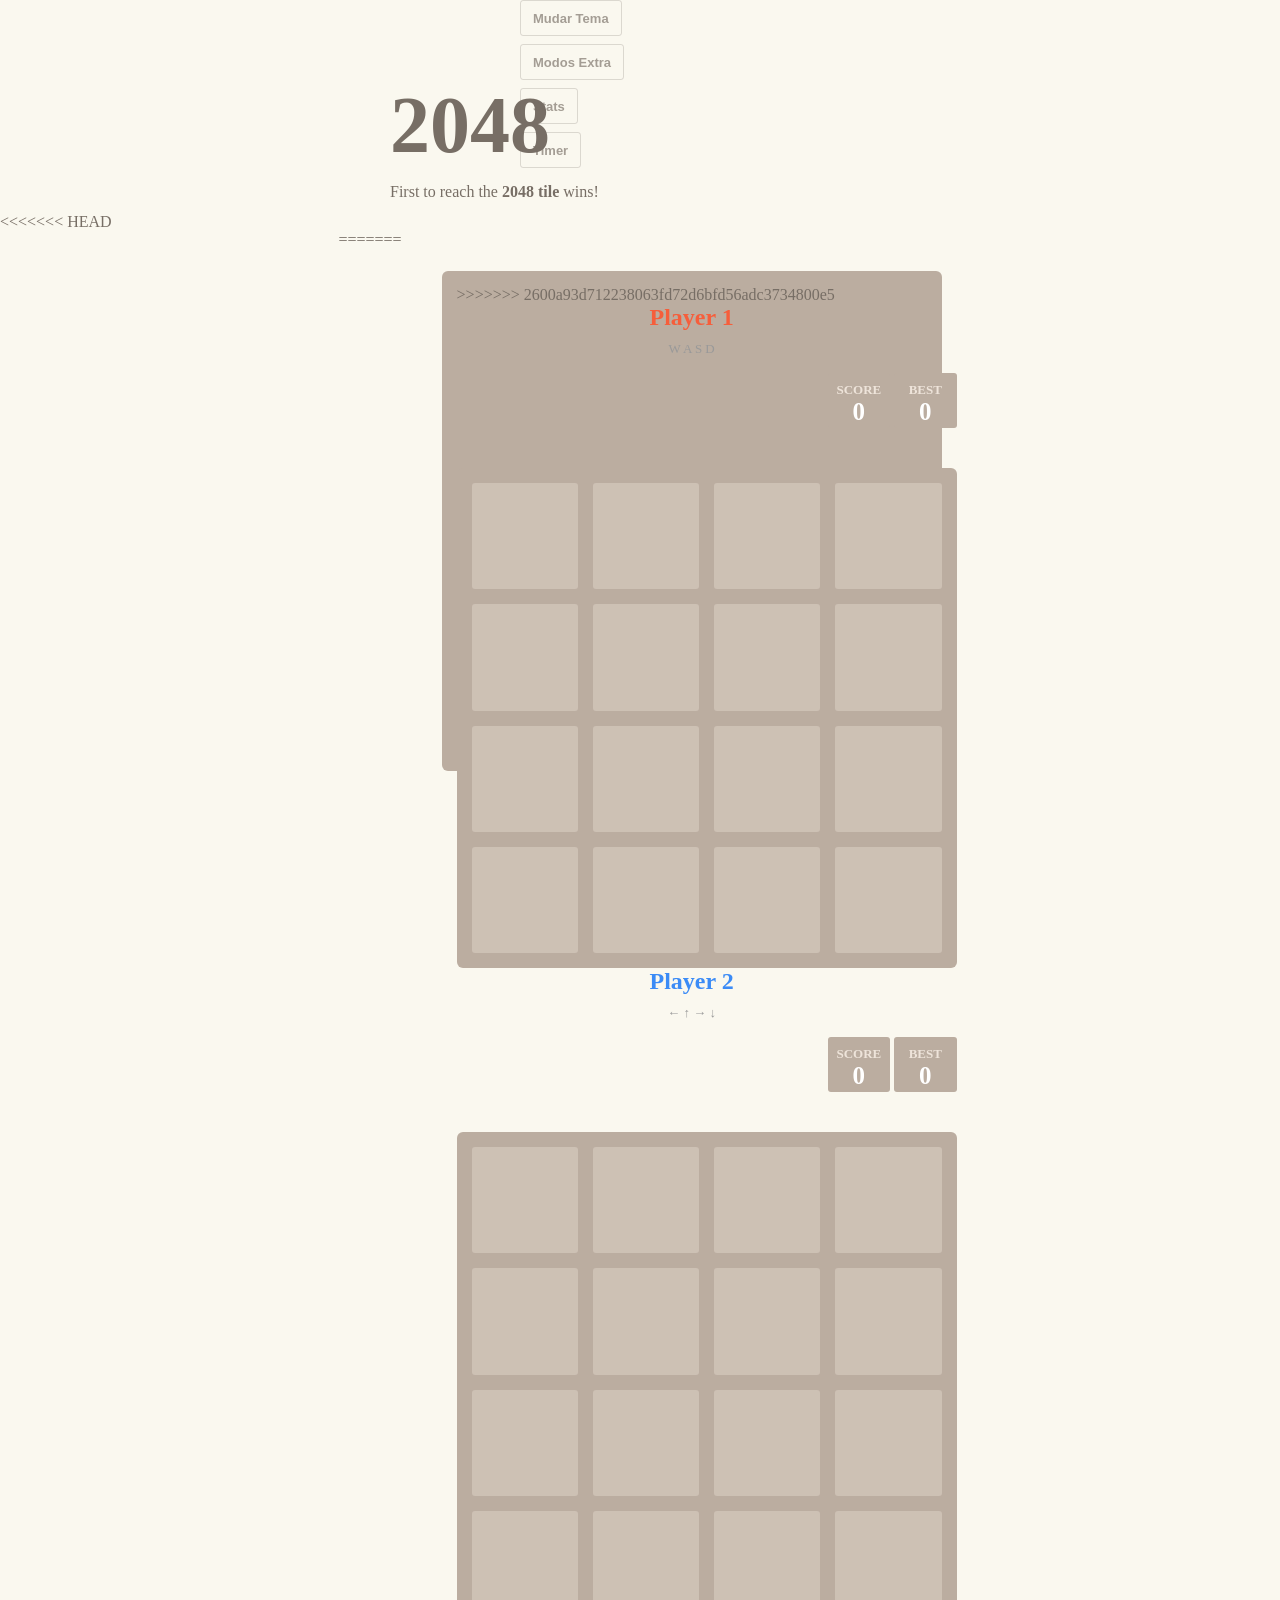
==== commit d459ed3a: "merge: integrar modo 2 jogadores com branch do grupo" ====
--- a/index.html
+++ b/index.html
@@ -77,7 +77,23 @@
     </div>
   </div>
 
+<<<<<<< HEAD
   <div class="players-container">
+=======
+    <div class="timer-container timer-hidden" aria-live="polite">
+      <span class="timer-label">Tempo</span>
+      <span class="timer-value">--</span>
+    </div>
+
+    <div class="game-container">
+      <div class="game-message">
+        <p></p>
+        <div class="lower">
+	        <a class="keep-playing-button">Keep going</a>
+          <a class="retry-button">Try again</a>
+        </div>
+      </div>
+>>>>>>> 2600a93d712238063fd72d6bfd56adc3734800e5
 
     <div class="player-section">
       <div class="player-label player1-label">Player 1</div>
--- a/style/main.css
+++ b/style/main.css
@@ -1,3 +1,4 @@
+<<<<<<< HEAD
 @import url(fonts/clear-sans.css);
 html, body {
   margin: 0;
@@ -756,3 +757,1192 @@
     margin-top: 90px !important; }
   .game-message .lower {
     margin-top: 30px !important; } }
+=======
+@import url(fonts/clear-sans.css);
+html, body {
+  margin: 0;
+  padding: 0;
+  background: #faf8ef;
+  color: #776e65;
+  font-family: "Clear Sans", "Helvetica Neue", Arial, sans-serif;
+  font-size: 18px; }
+
+body {
+  margin: 80px 0; }
+
+.heading:after {
+  content: "";
+  display: block;
+  clear: both; }
+
+h1.title {
+  font-size: 80px;
+  font-weight: bold;
+  margin: 0;
+  display: block;
+  float: left; }
+
+@-webkit-keyframes move-up {
+  0% {
+    top: 25px;
+    opacity: 1; }
+
+  100% {
+    top: -50px;
+    opacity: 0; } }
+@-moz-keyframes move-up {
+  0% {
+    top: 25px;
+    opacity: 1; }
+
+  100% {
+    top: -50px;
+    opacity: 0; } }
+@keyframes move-up {
+  0% {
+    top: 25px;
+    opacity: 1; }
+
+  100% {
+    top: -50px;
+    opacity: 0; } }
+.scores-container {
+  float: right;
+  text-align: right; }
+
+.score-container, .best-container {
+  position: relative;
+  display: inline-block;
+  background: #bbada0;
+  padding: 15px 25px;
+  font-size: 25px;
+  height: 25px;
+  line-height: 47px;
+  font-weight: bold;
+  border-radius: 3px;
+  color: white;
+  margin-top: 8px;
+  text-align: center; }
+  .score-container:after, .best-container:after {
+    position: absolute;
+    width: 100%;
+    top: 10px;
+    left: 0;
+    text-transform: uppercase;
+    font-size: 13px;
+    line-height: 13px;
+    text-align: center;
+    color: #eee4da; }
+  .score-container .score-addition, .best-container .score-addition {
+    position: absolute;
+    right: 30px;
+    color: red;
+    font-size: 25px;
+    line-height: 25px;
+    font-weight: bold;
+    color: rgba(119, 110, 101, 0.9);
+    z-index: 100;
+    -webkit-animation: move-up 600ms ease-in;
+    -moz-animation: move-up 600ms ease-in;
+    animation: move-up 600ms ease-in;
+    -webkit-animation-fill-mode: both;
+    -moz-animation-fill-mode: both;
+    animation-fill-mode: both; }
+
+.score-container:after {
+  content: "Score"; }
+
+.best-container:after {
+  content: "Best"; }
+
+p {
+  margin-top: 0;
+  margin-bottom: 10px;
+  line-height: 1.65; }
+
+a {
+  color: #776e65;
+  font-weight: bold;
+  text-decoration: underline;
+  cursor: pointer; }
+
+strong.important {
+  text-transform: uppercase; }
+
+hr {
+  border: none;
+  border-bottom: 1px solid #d8d4d0;
+  margin-top: 20px;
+  margin-bottom: 30px; }
+
+.container {
+  width: 500px;
+  margin: 0 auto; }
+
+@-webkit-keyframes fade-in {
+  0% {
+    opacity: 0; }
+
+  100% {
+    opacity: 1; } }
+@-moz-keyframes fade-in {
+  0% {
+    opacity: 0; }
+
+  100% {
+    opacity: 1; } }
+@keyframes fade-in {
+  0% {
+    opacity: 0; }
+
+  100% {
+    opacity: 1; } }
+.game-container {
+  margin-top: 40px;
+  position: relative;
+  padding: 15px;
+  cursor: default;
+  -webkit-touch-callout: none;
+  -ms-touch-callout: none;
+  -webkit-user-select: none;
+  -moz-user-select: none;
+  -ms-user-select: none;
+  -ms-touch-action: none;
+  touch-action: none;
+  background: #bbada0;
+  border-radius: 6px;
+  width: 500px;
+  height: 500px;
+  -webkit-box-sizing: border-box;
+  -moz-box-sizing: border-box;
+  box-sizing: border-box; }
+  .game-container .game-message {
+    display: none;
+    position: absolute;
+    top: 0;
+    right: 0;
+    bottom: 0;
+    left: 0;
+    background: rgba(238, 228, 218, 0.5);
+    z-index: 100;
+    text-align: center;
+    -webkit-animation: fade-in 800ms ease 1200ms;
+    -moz-animation: fade-in 800ms ease 1200ms;
+    animation: fade-in 800ms ease 1200ms;
+    -webkit-animation-fill-mode: both;
+    -moz-animation-fill-mode: both;
+    animation-fill-mode: both; }
+    .game-container .game-message p {
+      font-size: 60px;
+      font-weight: bold;
+      height: 60px;
+      line-height: 60px;
+      margin-top: 222px; }
+    .game-container .game-message .lower {
+      display: block;
+      margin-top: 59px; }
+    .game-container .game-message a {
+      display: inline-block;
+      background: #8f7a66;
+      border-radius: 3px;
+      padding: 0 20px;
+      text-decoration: none;
+      color: #f9f6f2;
+      height: 40px;
+      line-height: 42px;
+      margin-left: 9px; }
+      .game-container .game-message a.keep-playing-button {
+        display: none; }
+    .game-container .game-message.game-won {
+      background: rgba(237, 194, 46, 0.5);
+      color: #f9f6f2; }
+      .game-container .game-message.game-won a.keep-playing-button {
+        display: inline-block; }
+    .game-container .game-message.game-won, .game-container .game-message.game-over {
+      display: block; }
+
+.grid-container {
+  position: absolute;
+  z-index: 1; }
+
+.grid-row {
+  margin-bottom: 15px; }
+  .grid-row:last-child {
+    margin-bottom: 0; }
+  .grid-row:after {
+    content: "";
+    display: block;
+    clear: both; }
+
+.grid-cell {
+  width: 106.25px;
+  height: 106.25px;
+  margin-right: 15px;
+  float: left;
+  border-radius: 3px;
+  background: rgba(238, 228, 218, 0.35); }
+  .grid-cell:last-child {
+    margin-right: 0; }
+
+.tile-container {
+  position: absolute;
+  z-index: 2; }
+
+.tile, .tile .tile-inner {
+  width: 107px;
+  height: 107px;
+  line-height: 107px; }
+.tile.tile-position-1-1 {
+  -webkit-transform: translate(0px, 0px);
+  -moz-transform: translate(0px, 0px);
+  -ms-transform: translate(0px, 0px);
+  transform: translate(0px, 0px); }
+.tile.tile-position-1-2 {
+  -webkit-transform: translate(0px, 121px);
+  -moz-transform: translate(0px, 121px);
+  -ms-transform: translate(0px, 121px);
+  transform: translate(0px, 121px); }
+.tile.tile-position-1-3 {
+  -webkit-transform: translate(0px, 242px);
+  -moz-transform: translate(0px, 242px);
+  -ms-transform: translate(0px, 242px);
+  transform: translate(0px, 242px); }
+.tile.tile-position-1-4 {
+  -webkit-transform: translate(0px, 363px);
+  -moz-transform: translate(0px, 363px);
+  -ms-transform: translate(0px, 363px);
+  transform: translate(0px, 363px); }
+.tile.tile-position-2-1 {
+  -webkit-transform: translate(121px, 0px);
+  -moz-transform: translate(121px, 0px);
+  -ms-transform: translate(121px, 0px);
+  transform: translate(121px, 0px); }
+.tile.tile-position-2-2 {
+  -webkit-transform: translate(121px, 121px);
+  -moz-transform: translate(121px, 121px);
+  -ms-transform: translate(121px, 121px);
+  transform: translate(121px, 121px); }
+.tile.tile-position-2-3 {
+  -webkit-transform: translate(121px, 242px);
+  -moz-transform: translate(121px, 242px);
+  -ms-transform: translate(121px, 242px);
+  transform: translate(121px, 242px); }
+.tile.tile-position-2-4 {
+  -webkit-transform: translate(121px, 363px);
+  -moz-transform: translate(121px, 363px);
+  -ms-transform: translate(121px, 363px);
+  transform: translate(121px, 363px); }
+.tile.tile-position-3-1 {
+  -webkit-transform: translate(242px, 0px);
+  -moz-transform: translate(242px, 0px);
+  -ms-transform: translate(242px, 0px);
+  transform: translate(242px, 0px); }
+.tile.tile-position-3-2 {
+  -webkit-transform: translate(242px, 121px);
+  -moz-transform: translate(242px, 121px);
+  -ms-transform: translate(242px, 121px);
+  transform: translate(242px, 121px); }
+.tile.tile-position-3-3 {
+  -webkit-transform: translate(242px, 242px);
+  -moz-transform: translate(242px, 242px);
+  -ms-transform: translate(242px, 242px);
+  transform: translate(242px, 242px); }
+.tile.tile-position-3-4 {
+  -webkit-transform: translate(242px, 363px);
+  -moz-transform: translate(242px, 363px);
+  -ms-transform: translate(242px, 363px);
+  transform: translate(242px, 363px); }
+.tile.tile-position-4-1 {
+  -webkit-transform: translate(363px, 0px);
+  -moz-transform: translate(363px, 0px);
+  -ms-transform: translate(363px, 0px);
+  transform: translate(363px, 0px); }
+.tile.tile-position-4-2 {
+  -webkit-transform: translate(363px, 121px);
+  -moz-transform: translate(363px, 121px);
+  -ms-transform: translate(363px, 121px);
+  transform: translate(363px, 121px); }
+.tile.tile-position-4-3 {
+  -webkit-transform: translate(363px, 242px);
+  -moz-transform: translate(363px, 242px);
+  -ms-transform: translate(363px, 242px);
+  transform: translate(363px, 242px); }
+.tile.tile-position-4-4 {
+  -webkit-transform: translate(363px, 363px);
+  -moz-transform: translate(363px, 363px);
+  -ms-transform: translate(363px, 363px);
+  transform: translate(363px, 363px); }
+
+.tile {
+  position: absolute;
+  -webkit-transition: 100ms ease-in-out;
+  -moz-transition: 100ms ease-in-out;
+  transition: 100ms ease-in-out;
+  -webkit-transition-property: -webkit-transform;
+  -moz-transition-property: -moz-transform;
+  transition-property: transform; }
+  .tile .tile-inner {
+    border-radius: 3px;
+    background: #eee4da;
+    text-align: center;
+    font-weight: bold;
+    z-index: 10;
+    font-size: 55px; }
+  .tile.tile-2 .tile-inner {
+    background: #eee4da;
+    box-shadow: 0 0 30px 10px rgba(243, 215, 116, 0), inset 0 0 0 1px rgba(255, 255, 255, 0); }
+  .tile.tile-4 .tile-inner {
+    background: #ede0c8;
+    box-shadow: 0 0 30px 10px rgba(243, 215, 116, 0), inset 0 0 0 1px rgba(255, 255, 255, 0); }
+  .tile.tile-8 .tile-inner {
+    color: #f9f6f2;
+    background: #f2b179; }
+  .tile.tile-16 .tile-inner {
+    color: #f9f6f2;
+    background: #f59563; }
+  .tile.tile-32 .tile-inner {
+    color: #f9f6f2;
+    background: #f67c5f; }
+  .tile.tile-64 .tile-inner {
+    color: #f9f6f2;
+    background: #f65e3b; }
+  .tile.tile-128 .tile-inner {
+    color: #f9f6f2;
+    background: #edcf72;
+    box-shadow: 0 0 30px 10px rgba(243, 215, 116, 0.2381), inset 0 0 0 1px rgba(255, 255, 255, 0.14286);
+    font-size: 45px; }
+    @media screen and (max-width: 520px) {
+      .tile.tile-128 .tile-inner {
+        font-size: 25px; } }
+  .tile.tile-256 .tile-inner {
+    color: #f9f6f2;
+    background: #edcc61;
+    box-shadow: 0 0 30px 10px rgba(243, 215, 116, 0.31746), inset 0 0 0 1px rgba(255, 255, 255, 0.19048);
+    font-size: 45px; }
+    @media screen and (max-width: 520px) {
+      .tile.tile-256 .tile-inner {
+        font-size: 25px; } }
+  .tile.tile-512 .tile-inner {
+    color: #f9f6f2;
+    background: #edc850;
+    box-shadow: 0 0 30px 10px rgba(243, 215, 116, 0.39683), inset 0 0 0 1px rgba(255, 255, 255, 0.2381);
+    font-size: 45px; }
+    @media screen and (max-width: 520px) {
+      .tile.tile-512 .tile-inner {
+        font-size: 25px; } }
+  .tile.tile-1024 .tile-inner {
+    color: #f9f6f2;
+    background: #edc53f;
+    box-shadow: 0 0 30px 10px rgba(243, 215, 116, 0.47619), inset 0 0 0 1px rgba(255, 255, 255, 0.28571);
+    font-size: 35px; }
+    @media screen and (max-width: 520px) {
+      .tile.tile-1024 .tile-inner {
+        font-size: 15px; } }
+  .tile.tile-2048 .tile-inner {
+    color: #f9f6f2;
+    background: #edc22e;
+    box-shadow: 0 0 30px 10px rgba(243, 215, 116, 0.55556), inset 0 0 0 1px rgba(255, 255, 255, 0.33333);
+    font-size: 35px; }
+    @media screen and (max-width: 520px) {
+      .tile.tile-2048 .tile-inner {
+        font-size: 15px; } }
+  .tile.tile-super .tile-inner {
+    color: #f9f6f2;
+    background: #3c3a32;
+    font-size: 30px; }
+    @media screen and (max-width: 520px) {
+      .tile.tile-super .tile-inner {
+        font-size: 10px; } }
+  .tile.tile-bomb .tile-inner {
+    color: #f9f6f2;
+    background: #2d2a32;
+    box-shadow: inset 0 0 0 4px rgba(246, 94, 59, 0.45);
+    font-size: 52px; }
+    @media screen and (max-width: 520px) {
+      .tile.tile-bomb .tile-inner {
+        font-size: 32px; } }
+
+@-webkit-keyframes appear {
+  0% {
+    opacity: 0;
+    -webkit-transform: scale(0);
+    -moz-transform: scale(0);
+    -ms-transform: scale(0);
+    transform: scale(0); }
+
+  100% {
+    opacity: 1;
+    -webkit-transform: scale(1);
+    -moz-transform: scale(1);
+    -ms-transform: scale(1);
+    transform: scale(1); } }
+@-moz-keyframes appear {
+  0% {
+    opacity: 0;
+    -webkit-transform: scale(0);
+    -moz-transform: scale(0);
+    -ms-transform: scale(0);
+    transform: scale(0); }
+
+  100% {
+    opacity: 1;
+    -webkit-transform: scale(1);
+    -moz-transform: scale(1);
+    -ms-transform: scale(1);
+    transform: scale(1); } }
+@keyframes appear {
+  0% {
+    opacity: 0;
+    -webkit-transform: scale(0);
+    -moz-transform: scale(0);
+    -ms-transform: scale(0);
+    transform: scale(0); }
+
+  100% {
+    opacity: 1;
+    -webkit-transform: scale(1);
+    -moz-transform: scale(1);
+    -ms-transform: scale(1);
+    transform: scale(1); } }
+.tile-new .tile-inner {
+  -webkit-animation: appear 200ms ease 100ms;
+  -moz-animation: appear 200ms ease 100ms;
+  animation: appear 200ms ease 100ms;
+  -webkit-animation-fill-mode: backwards;
+  -moz-animation-fill-mode: backwards;
+  animation-fill-mode: backwards; }
+
+@-webkit-keyframes pop {
+  0% {
+    -webkit-transform: scale(0);
+    -moz-transform: scale(0);
+    -ms-transform: scale(0);
+    transform: scale(0); }
+
+  50% {
+    -webkit-transform: scale(1.2);
+    -moz-transform: scale(1.2);
+    -ms-transform: scale(1.2);
+    transform: scale(1.2); }
+
+  100% {
+    -webkit-transform: scale(1);
+    -moz-transform: scale(1);
+    -ms-transform: scale(1);
+    transform: scale(1); } }
+@-moz-keyframes pop {
+  0% {
+    -webkit-transform: scale(0);
+    -moz-transform: scale(0);
+    -ms-transform: scale(0);
+    transform: scale(0); }
+
+  50% {
+    -webkit-transform: scale(1.2);
+    -moz-transform: scale(1.2);
+    -ms-transform: scale(1.2);
+    transform: scale(1.2); }
+
+  100% {
+    -webkit-transform: scale(1);
+    -moz-transform: scale(1);
+    -ms-transform: scale(1);
+    transform: scale(1); } }
+@keyframes pop {
+  0% {
+    -webkit-transform: scale(0);
+    -moz-transform: scale(0);
+    -ms-transform: scale(0);
+    transform: scale(0); }
+
+  50% {
+    -webkit-transform: scale(1.2);
+    -moz-transform: scale(1.2);
+    -ms-transform: scale(1.2);
+    transform: scale(1.2); }
+
+  100% {
+    -webkit-transform: scale(1);
+    -moz-transform: scale(1);
+    -ms-transform: scale(1);
+    transform: scale(1); } }
+.tile-merged .tile-inner {
+  z-index: 20;
+  -webkit-animation: pop 200ms ease 100ms;
+  -moz-animation: pop 200ms ease 100ms;
+  animation: pop 200ms ease 100ms;
+  -webkit-animation-fill-mode: backwards;
+  -moz-animation-fill-mode: backwards;
+  animation-fill-mode: backwards; }
+
+.above-game:after {
+  content: "";
+  display: block;
+  clear: both; }
+
+.game-intro {
+  float: left;
+  line-height: 42px;
+  margin-bottom: 0; }
+
+.restart-button {
+  background: #8f7a66;
+  border-radius: 3px;
+  padding: 0 20px;
+  text-decoration: none;
+  color: #f9f6f2;
+  height: 40px;
+  line-height: 42px;
+  display: block;
+  text-align: center;
+  float: right; }
+
+.timer-container {
+  clear: both;
+  display: inline-flex;
+  align-items: center;
+  gap: 8px;
+  background: #bbada0;
+  border-radius: 3px;
+  color: #f9f6f2;
+  padding: 7px 12px;
+  margin: 10px 0 12px;
+  font-size: 14px;
+  font-weight: bold; }
+
+.timer-container.timer-hidden {
+  display: none; }
+
+.timer-container.timer-warning {
+  background: #f65e3b; }
+
+.timer-label {
+  text-transform: uppercase;
+  font-size: 11px;
+  opacity: 0.8; }
+
+.timer-value {
+  font-size: 18px; }
+
+.game-explanation {
+  margin-top: 50px; }
+
+html:has(body[data-theme="mono"])    { background: #f0f0f0; }
+html:has(body[data-theme="pastel"])  { background: #fff5fb; }
+html:has(body[data-theme="disco"])   { background: #f5ead8; }
+
+.settings-button {
+  display: block;
+  position: absolute;
+  left: 520px;
+  top: 0;
+  background: transparent;
+  border-radius: 3px;
+  padding: 0 12px;
+  color: #776e65;
+  height: 36px;
+  line-height: 36px;
+  text-align: center;
+  cursor: pointer;
+  border: 1px solid rgba(119,110,101,0.35);
+  font-size: 13px;
+  font-family: "Clear Sans", "Helvetica Neue", Arial, sans-serif;
+  font-weight: bold;
+  opacity: 0.65;
+  white-space: nowrap; }
+
+.settings-button:hover {
+  opacity: 1;
+  background: rgba(119,110,101,0.08); }
+
+.container {
+  position: relative; }
+
+.settings-overlay {
+  display: none;
+  position: fixed;
+  top: 0; left: 0; right: 0; bottom: 0;
+  background: rgba(0,0,0,0.5);
+  z-index: 200; }
+
+.settings-overlay.active {
+  display: block; }
+
+.settings-modal {
+  position: absolute;
+  top: 50%; left: 50%;
+  transform: translate(-50%, -50%);
+  background: #faf8ef;
+  border-radius: 6px;
+  padding: 30px;
+  width: 320px;
+  box-shadow: 0 4px 30px rgba(0,0,0,0.3); }
+
+.settings-modal h2 {
+  margin: 0 0 20px 0;
+  font-size: 24px;
+  color: #776e65;
+  text-align: center; }
+
+.settings-modal .close-settings {
+  position: absolute;
+  top: 12px; right: 16px;
+  background: none;
+  border: none;
+  font-size: 22px;
+  cursor: pointer;
+  color: #776e65; }
+
+.theme-options {
+  display: grid;
+  grid-template-columns: 1fr 1fr;
+  gap: 12px;
+  margin-bottom: 10px; }
+
+.theme-option {
+  border: 3px solid transparent;
+  border-radius: 6px;
+  padding: 10px;
+  cursor: pointer;
+  text-align: center;
+  font-weight: bold;
+  font-size: 14px;
+  transition: border-color 100ms; }
+
+.theme-option:hover {
+  border-color: #bbada0; }
+
+.theme-option.selected {
+  border-color: #f65e3b; }
+
+.theme-option .theme-preview {
+  display: flex;
+  gap: 4px;
+  justify-content: center;
+  margin-bottom: 6px; }
+
+.theme-option .theme-preview span {
+  width: 20px; height: 20px;
+  border-radius: 3px;
+  display: inline-block; }
+
+body[data-theme="default"] { background: #faf8ef; color: #776e65; }
+body[data-theme="default"] .game-container { background: #bbada0; }
+body[data-theme="default"] .grid-cell { background: rgba(238,228,218,0.35); }
+body[data-theme="default"] .score-container,
+body[data-theme="default"] .best-container { background: #bbada0; }
+body[data-theme="default"] .tile.tile-2 .tile-inner   { background: #eee4da; color: #776e65; }
+body[data-theme="default"] .tile.tile-4 .tile-inner   { background: #ede0c8; color: #776e65; }
+body[data-theme="default"] .tile.tile-8 .tile-inner   { background: #f2b179; color: #f9f6f2; }
+body[data-theme="default"] .tile.tile-16 .tile-inner  { background: #f59563; color: #f9f6f2; }
+body[data-theme="default"] .tile.tile-32 .tile-inner  { background: #f67c5f; color: #f9f6f2; }
+body[data-theme="default"] .tile.tile-64 .tile-inner  { background: #f65e3b; color: #f9f6f2; }
+body[data-theme="default"] .tile.tile-128 .tile-inner { background: #edcf72; color: #f9f6f2; }
+body[data-theme="default"] .tile.tile-256 .tile-inner { background: #edcc61; color: #f9f6f2; }
+body[data-theme="default"] .tile.tile-512 .tile-inner { background: #edc850; color: #f9f6f2; }
+body[data-theme="default"] .tile.tile-1024 .tile-inner{ background: #edc53f; color: #f9f6f2; }
+body[data-theme="default"] .tile.tile-2048 .tile-inner{ background: #edc22e; color: #f9f6f2; }
+body[data-theme="default"] .tile.tile-super .tile-inner{ background: #3c3a32; color: #f9f6f2; }
+
+body[data-theme="mono"] { background: #f0f0f0; color: #333; }
+body[data-theme="mono"] .game-container { background: #555; }
+body[data-theme="mono"] .grid-cell { background: rgba(255,255,255,0.15); }
+body[data-theme="mono"] .score-container,
+body[data-theme="mono"] .best-container { background: #555; }
+body[data-theme="mono"] .restart-button { background: #555; }
+body[data-theme="mono"] .settings-button { background: transparent; color: #e0e0e0; border-color: rgba(220,220,220,0.4); }
+body[data-theme="mono"] .tile.tile-2 .tile-inner    { background: #e8e8e8; color: #333; }
+body[data-theme="mono"] .tile.tile-4 .tile-inner    { background: #d4d4d4; color: #333; }
+body[data-theme="mono"] .tile.tile-8 .tile-inner    { background: #bebebe; color: #fff; }
+body[data-theme="mono"] .tile.tile-16 .tile-inner   { background: #a8a8a8; color: #fff; }
+body[data-theme="mono"] .tile.tile-32 .tile-inner   { background: #909090; color: #fff; }
+body[data-theme="mono"] .tile.tile-64 .tile-inner   { background: #787878; color: #fff; }
+body[data-theme="mono"] .tile.tile-128 .tile-inner  { background: #606060; color: #fff; }
+body[data-theme="mono"] .tile.tile-256 .tile-inner  { background: #505050; color: #fff; }
+body[data-theme="mono"] .tile.tile-512 .tile-inner  { background: #404040; color: #fff; }
+body[data-theme="mono"] .tile.tile-1024 .tile-inner { background: #2c2c2c; color: #fff; }
+body[data-theme="mono"] .tile.tile-2048 .tile-inner { background: #111; color: #fff; }
+body[data-theme="mono"] .tile.tile-super .tile-inner{ background: #000; color: #fff; }
+
+body[data-theme="pastel"] { background: #fff5fb; color: #6b5c6e; }
+body[data-theme="pastel"] .game-container { background: #d4a5c9; }
+body[data-theme="pastel"] .grid-cell { background: rgba(255,220,240,0.4); }
+body[data-theme="pastel"] .score-container,
+body[data-theme="pastel"] .best-container { background: #d4a5c9; }
+body[data-theme="pastel"] .restart-button { background: #b98cb0; }
+body[data-theme="pastel"] .settings-button { background: transparent; color: #6b5c6e; border-color: rgba(107,92,110,0.4); }
+body[data-theme="pastel"] .tile.tile-2 .tile-inner    { background: #ffd6e0; color: #6b5c6e; }
+body[data-theme="pastel"] .tile.tile-4 .tile-inner    { background: #ffb3c6; color: #6b5c6e; }
+body[data-theme="pastel"] .tile.tile-8 .tile-inner    { background: #ffc8dd; color: #6b5c6e; }
+body[data-theme="pastel"] .tile.tile-16 .tile-inner   { background: #e0aaff; color: #6b5c6e; }
+body[data-theme="pastel"] .tile.tile-32 .tile-inner   { background: #c8b6ff; color: #fff; }
+body[data-theme="pastel"] .tile.tile-64 .tile-inner   { background: #b8c0ff; color: #fff; }
+body[data-theme="pastel"] .tile.tile-128 .tile-inner  { background: #bde0fe; color: #6b5c6e; }
+body[data-theme="pastel"] .tile.tile-256 .tile-inner  { background: #a2d2ff; color: #6b5c6e; }
+body[data-theme="pastel"] .tile.tile-512 .tile-inner  { background: #caffbf; color: #6b5c6e; }
+body[data-theme="pastel"] .tile.tile-1024 .tile-inner { background: #fdffb6; color: #6b5c6e; }
+body[data-theme="pastel"] .tile.tile-2048 .tile-inner { background: #ffd6a5; color: #6b5c6e; }
+body[data-theme="pastel"] .tile.tile-super .tile-inner{ background: #ffadad; color: #6b5c6e; }
+
+html:has(body[data-theme="mgs"]) { background: #d0d4d8; }
+body[data-theme="mgs"] { background: #d0d4d8; color: #1a1a1a; }
+body[data-theme="mgs"] .game-container { background: #3a3f45; }
+body[data-theme="mgs"] .grid-cell { background: rgba(255,255,255,0.06); }
+body[data-theme="mgs"] .score-container,
+body[data-theme="mgs"] .best-container { background: #3a3f45; color: #ffffff; }
+body[data-theme="mgs"] .restart-button { background: #3a3f45; color: #ffffff; }
+body[data-theme="mgs"] .settings-button { background: transparent; color: #2a2e32; border-color: rgba(42,46,50,0.4); }
+body[data-theme="mgs"] h1.title { color: #c8000a; }
+body[data-theme="mgs"] a { color: #1a1a1a; }
+body[data-theme="mgs"] .tile.tile-2 .tile-inner    { background: #f0f2f4; color: #1a1a1a; }
+body[data-theme="mgs"] .tile.tile-4 .tile-inner    { background: #dde2e8; color: #1a1a1a; }
+body[data-theme="mgs"] .tile.tile-8 .tile-inner    { background: #4a6fa5; color: #ffffff; }
+body[data-theme="mgs"] .tile.tile-16 .tile-inner   { background: #3a5a8a; color: #ffffff; }
+body[data-theme="mgs"] .tile.tile-32 .tile-inner   { background: #5a6472; color: #ffffff; }
+body[data-theme="mgs"] .tile.tile-64 .tile-inner   { background: #3e464f; color: #ffffff; }
+body[data-theme="mgs"] .tile.tile-128 .tile-inner  { background: #c8000a; color: #ffffff; }
+body[data-theme="mgs"] .tile.tile-256 .tile-inner  { background: #a80008; color: #ffffff; }
+body[data-theme="mgs"] .tile.tile-512 .tile-inner  { background: #880006; color: #ffffff; }
+body[data-theme="mgs"] .tile.tile-1024 .tile-inner { background: #620004; color: #ffffff; }
+body[data-theme="mgs"] .tile.tile-2048 .tile-inner { background: #ffffff; color: #c8000a; }
+body[data-theme="mgs"] .tile.tile-super .tile-inner{ background: #1a1a1a; color: #c8000a; }
+body[data-theme="mgs"] .settings-modal { background: #d0d4d8; color: #1a1a1a; }
+body[data-theme="mgs"] .settings-modal h2 { color: #1a1a1a; }
+body[data-theme="mgs"] .settings-modal .close-settings { color: #1a1a1a; }
+body[data-theme="mgs"] .theme-option { color: #1a1a1a; }
+
+body[data-theme="disco"] { background: #f5ead8; color: #3a2e1a; }
+body[data-theme="disco"] .game-container { background: #98773e; }
+body[data-theme="disco"] .grid-cell { background: rgba(20,10,5,0.18); }
+body[data-theme="disco"] .score-container,
+body[data-theme="disco"] .best-container { background: #7a5e2e; }
+body[data-theme="disco"] .restart-button { background: #7a5e2e; color: #f5ead8; }
+body[data-theme="disco"] .settings-button { background: transparent; color: #5c3a1e; border-color: rgba(92,58,30,0.4); }
+body[data-theme="disco"] h1.title { color: #5c3a1e; }
+body[data-theme="disco"] a { color: #5c3a1e; }
+body[data-theme="disco"] .tile.tile-2 .tile-inner    { background: #17698c; color: #b3c4cc; }
+body[data-theme="disco"] .tile.tile-4 .tile-inner    { background: #2298aa; color: #bccfd2; }
+body[data-theme="disco"] .tile.tile-8 .tile-inner    { background: #2ec2bd; color: #c2d6d6; }
+body[data-theme="disco"] .tile.tile-16 .tile-inner   { background: #b0ac30; color: #dadac8; }
+body[data-theme="disco"] .tile.tile-32 .tile-inner   { background: #9d8939; color: #dedbce; }
+body[data-theme="disco"] .tile.tile-64 .tile-inner   { background: #866937; color: #e0dbd1; }
+body[data-theme="disco"] .tile.tile-128 .tile-inner  { background: #775537; color: #e2dbd4; }
+body[data-theme="disco"] .tile.tile-256 .tile-inner  { background: #74442f; color: #e7deda; }
+body[data-theme="disco"] .tile.tile-512 .tile-inner  { background: #10137a; color: #b3b3cc; }
+body[data-theme="disco"] .tile.tile-1024 .tile-inner { background: #160a66; color: #bfbcd2; }
+body[data-theme="disco"] .tile.tile-2048 .tile-inner { background: #c5dd2c; color: #1d1f14; }
+body[data-theme="disco"] .tile.tile-super .tile-inner{ background: #66144e; color: #d6c2d0; }
+body[data-theme="disco"] .settings-modal { background: #f5ead8; color: #3a2e1a; }
+body[data-theme="disco"] .settings-modal h2 { color: #3a2e1a; }
+body[data-theme="disco"] .settings-modal .close-settings { color: #3a2e1a; }
+body[data-theme="disco"] .theme-option { color: #3a2e1a; }
+
+html:has(body[data-theme="jsr"]) { background: #e8f5e0; }
+body[data-theme="jsr"] { background: #e8f5e0; color: #1a3a0c; }
+body[data-theme="jsr"] .game-container { background: #c8e8b0; }
+body[data-theme="jsr"] .grid-cell { background: rgba(100,180,50,0.15); }
+body[data-theme="jsr"] .score-container,
+body[data-theme="jsr"] .best-container { background: #7de030; color: #1a3a0c; }
+body[data-theme="jsr"] .restart-button { background: #ff8c00; color: #ffffff; }
+body[data-theme="jsr"] .settings-button { background: transparent; color: #1a3a0c; border-color: rgba(26,58,12,0.4); }
+body[data-theme="jsr"] h1.title { color: #e85d00; }
+body[data-theme="jsr"] a { color: #1a3a0c; }
+body[data-theme="jsr"] .tile.tile-2 .tile-inner    { background: #f0fce8; color: #3a6e20; }
+body[data-theme="jsr"] .tile.tile-4 .tile-inner    { background: #d4f7b0; color: #2d5c18; }
+body[data-theme="jsr"] .tile.tile-8 .tile-inner    { background: #aaee6a; color: #1e4010; }
+body[data-theme="jsr"] .tile.tile-16 .tile-inner   { background: #7de030; color: #1a3a0c; }
+body[data-theme="jsr"] .tile.tile-32 .tile-inner   { background: #ffdd55; color: #7a4400; }
+body[data-theme="jsr"] .tile.tile-64 .tile-inner   { background: #ffb820; color: #6a3600; }
+body[data-theme="jsr"] .tile.tile-128 .tile-inner  { background: #ff8c00; color: #ffffff; }
+body[data-theme="jsr"] .tile.tile-256 .tile-inner  { background: #ff6500; color: #ffffff; }
+body[data-theme="jsr"] .tile.tile-512 .tile-inner  { background: #ff3d00; color: #ffffff; }
+body[data-theme="jsr"] .tile.tile-1024 .tile-inner { background: #ff1f00; color: #ffffff; }
+body[data-theme="jsr"] .tile.tile-2048 .tile-inner { background: #4dff91; color: #0a3a1a; }
+body[data-theme="jsr"] .tile.tile-super .tile-inner{ background: #ffffff; color: #e85d00; }
+body[data-theme="jsr"] .settings-modal { background: #e8f5e0; color: #1a3a0c; }
+body[data-theme="jsr"] .settings-modal h2 { color: #1a3a0c; }
+body[data-theme="jsr"] .settings-modal .close-settings { color: #1a3a0c; }
+body[data-theme="jsr"] .theme-option { color: #1a3a0c; }
+
+@media screen and (max-width: 520px) {
+  html, body {
+    font-size: 15px; }
+
+  body {
+    margin: 20px 0;
+    padding: 0 20px; }
+
+  h1.title {
+    font-size: 27px;
+    margin-top: 15px; }
+
+  .container {
+    width: 280px;
+    margin: 0 auto; }
+
+  .score-container, .best-container {
+    margin-top: 0;
+    padding: 15px 10px;
+    min-width: 40px; }
+
+  .heading {
+    margin-bottom: 10px; }
+
+  .game-intro {
+    width: 55%;
+    display: block;
+    box-sizing: border-box;
+    line-height: 1.65; }
+
+  .restart-button {
+    width: 42%;
+    padding: 0;
+    display: block;
+    box-sizing: border-box;
+    margin-top: 2px; }
+
+  .game-container {
+    margin-top: 17px;
+    position: relative;
+    padding: 10px;
+    cursor: default;
+    -webkit-touch-callout: none;
+    -ms-touch-callout: none;
+    -webkit-user-select: none;
+    -moz-user-select: none;
+    -ms-user-select: none;
+    -ms-touch-action: none;
+    touch-action: none;
+    background: #bbada0;
+    border-radius: 6px;
+    width: 280px;
+    height: 280px;
+    -webkit-box-sizing: border-box;
+    -moz-box-sizing: border-box;
+    box-sizing: border-box; }
+    .game-container .game-message {
+      display: none;
+      position: absolute;
+      top: 0;
+      right: 0;
+      bottom: 0;
+      left: 0;
+      background: rgba(238, 228, 218, 0.5);
+      z-index: 100;
+      text-align: center;
+      -webkit-animation: fade-in 800ms ease 1200ms;
+      -moz-animation: fade-in 800ms ease 1200ms;
+      animation: fade-in 800ms ease 1200ms;
+      -webkit-animation-fill-mode: both;
+      -moz-animation-fill-mode: both;
+      animation-fill-mode: both; }
+      .game-container .game-message p {
+        font-size: 60px;
+        font-weight: bold;
+        height: 60px;
+        line-height: 60px;
+        margin-top: 222px; }
+      .game-container .game-message .lower {
+        display: block;
+        margin-top: 59px; }
+      .game-container .game-message a {
+        display: inline-block;
+        background: #8f7a66;
+        border-radius: 3px;
+        padding: 0 20px;
+        text-decoration: none;
+        color: #f9f6f2;
+        height: 40px;
+        line-height: 42px;
+        margin-left: 9px; }
+        .game-container .game-message a.keep-playing-button {
+          display: none; }
+      .game-container .game-message.game-won {
+        background: rgba(237, 194, 46, 0.5);
+        color: #f9f6f2; }
+        .game-container .game-message.game-won a.keep-playing-button {
+          display: inline-block; }
+      .game-container .game-message.game-won, .game-container .game-message.game-over {
+        display: block; }
+
+  .grid-container {
+    position: absolute;
+    z-index: 1; }
+
+  .grid-row {
+    margin-bottom: 10px; }
+    .grid-row:last-child {
+      margin-bottom: 0; }
+    .grid-row:after {
+      content: "";
+      display: block;
+      clear: both; }
+
+  .grid-cell {
+    width: 57.5px;
+    height: 57.5px;
+    margin-right: 10px;
+    float: left;
+    border-radius: 3px;
+    background: rgba(238, 228, 218, 0.35); }
+    .grid-cell:last-child {
+      margin-right: 0; }
+
+  .tile-container {
+    position: absolute;
+    z-index: 2; }
+
+  .tile, .tile .tile-inner {
+    width: 58px;
+    height: 58px;
+    line-height: 58px; }
+  .tile.tile-position-1-1 {
+    -webkit-transform: translate(0px, 0px);
+    -moz-transform: translate(0px, 0px);
+    -ms-transform: translate(0px, 0px);
+    transform: translate(0px, 0px); }
+  .tile.tile-position-1-2 {
+    -webkit-transform: translate(0px, 67px);
+    -moz-transform: translate(0px, 67px);
+    -ms-transform: translate(0px, 67px);
+    transform: translate(0px, 67px); }
+  .tile.tile-position-1-3 {
+    -webkit-transform: translate(0px, 135px);
+    -moz-transform: translate(0px, 135px);
+    -ms-transform: translate(0px, 135px);
+    transform: translate(0px, 135px); }
+  .tile.tile-position-1-4 {
+    -webkit-transform: translate(0px, 202px);
+    -moz-transform: translate(0px, 202px);
+    -ms-transform: translate(0px, 202px);
+    transform: translate(0px, 202px); }
+  .tile.tile-position-2-1 {
+    -webkit-transform: translate(67px, 0px);
+    -moz-transform: translate(67px, 0px);
+    -ms-transform: translate(67px, 0px);
+    transform: translate(67px, 0px); }
+  .tile.tile-position-2-2 {
+    -webkit-transform: translate(67px, 67px);
+    -moz-transform: translate(67px, 67px);
+    -ms-transform: translate(67px, 67px);
+    transform: translate(67px, 67px); }
+  .tile.tile-position-2-3 {
+    -webkit-transform: translate(67px, 135px);
+    -moz-transform: translate(67px, 135px);
+    -ms-transform: translate(67px, 135px);
+    transform: translate(67px, 135px); }
+  .tile.tile-position-2-4 {
+    -webkit-transform: translate(67px, 202px);
+    -moz-transform: translate(67px, 202px);
+    -ms-transform: translate(67px, 202px);
+    transform: translate(67px, 202px); }
+  .tile.tile-position-3-1 {
+    -webkit-transform: translate(135px, 0px);
+    -moz-transform: translate(135px, 0px);
+    -ms-transform: translate(135px, 0px);
+    transform: translate(135px, 0px); }
+  .tile.tile-position-3-2 {
+    -webkit-transform: translate(135px, 67px);
+    -moz-transform: translate(135px, 67px);
+    -ms-transform: translate(135px, 67px);
+    transform: translate(135px, 67px); }
+  .tile.tile-position-3-3 {
+    -webkit-transform: translate(135px, 135px);
+    -moz-transform: translate(135px, 135px);
+    -ms-transform: translate(135px, 135px);
+    transform: translate(135px, 135px); }
+  .tile.tile-position-3-4 {
+    -webkit-transform: translate(135px, 202px);
+    -moz-transform: translate(135px, 202px);
+    -ms-transform: translate(135px, 202px);
+    transform: translate(135px, 202px); }
+  .tile.tile-position-4-1 {
+    -webkit-transform: translate(202px, 0px);
+    -moz-transform: translate(202px, 0px);
+    -ms-transform: translate(202px, 0px);
+    transform: translate(202px, 0px); }
+  .tile.tile-position-4-2 {
+    -webkit-transform: translate(202px, 67px);
+    -moz-transform: translate(202px, 67px);
+    -ms-transform: translate(202px, 67px);
+    transform: translate(202px, 67px); }
+  .tile.tile-position-4-3 {
+    -webkit-transform: translate(202px, 135px);
+    -moz-transform: translate(202px, 135px);
+    -ms-transform: translate(202px, 135px);
+    transform: translate(202px, 135px); }
+  .tile.tile-position-4-4 {
+    -webkit-transform: translate(202px, 202px);
+    -moz-transform: translate(202px, 202px);
+    -ms-transform: translate(202px, 202px);
+    transform: translate(202px, 202px); }
+
+  .tile .tile-inner {
+    font-size: 35px; }
+
+  .game-message p {
+    font-size: 30px !important;
+    height: 30px !important;
+    line-height: 30px !important;
+    margin-top: 90px !important; }
+  .game-message .lower {
+    margin-top: 30px !important; } }
+
+.modes-button {
+  top: 44px; }
+
+.timer-button {
+  top: 132px; }
+
+.mode-options {
+  display: flex;
+  flex-direction: column;
+  gap: 10px; }
+
+.mode-option {
+  border: 2px solid transparent;
+  border-radius: 6px;
+  padding: 12px 16px;
+  cursor: pointer;
+  transition: border-color 100ms;
+  background: rgba(119,110,101,0.06); }
+
+.mode-option:hover {
+  border-color: #bbada0; }
+
+.mode-option.selected {
+  border-color: #f65e3b; }
+
+.mode-name {
+  font-weight: bold;
+  font-size: 16px;
+  margin-bottom: 4px; }
+
+.mode-desc {
+  font-size: 13px;
+  color: #776e65;
+  line-height: 1.5; }
+
+body[data-theme="dark"] .mode-desc,
+body[data-theme="mono"] .mode-desc { color: #aaa; }
+
+body[data-theme="disco"] .mode-desc { color: #7a5e2e; }
+
+body[data-theme="mgs"] .mode-desc { color: #5a6472; }
+
+body[data-theme="jsr"] .mode-desc { color: #2d5c18; }
+
+.stats-button {
+  top: 88px; }
+
+.stats-overlay {
+  position: fixed;
+  top: 0; left: 0; right: 0; bottom: 0;
+  background: rgba(0,0,0,0.5);
+  z-index: 300;
+  display: flex;
+  align-items: center;
+  justify-content: center;
+  -webkit-animation: fade-in 400ms ease;
+  animation: fade-in 400ms ease; }
+
+.stats-box {
+  background: #faf8ef;
+  border-radius: 6px;
+  padding: 30px;
+  width: 340px;
+  max-height: 80vh;
+  overflow-y: auto;
+  box-shadow: 0 4px 30px rgba(0,0,0,0.3);
+  -webkit-animation: fade-in 400ms ease;
+  animation: fade-in 400ms ease; }
+
+.stats-title {
+  margin: 0 0 20px 0;
+  font-size: 24px;
+  color: #776e65;
+  text-align: center; }
+
+.stats-grid {
+  display: grid;
+  grid-template-columns: 1fr 1fr;
+  gap: 10px;
+  margin-bottom: 20px; }
+
+.stats-card {
+  background: #bbada0;
+  border-radius: 4px;
+  padding: 12px;
+  text-align: center; }
+
+.stats-card.stats-highlight {
+  background: #f65e3b; }
+
+.stats-value {
+  font-size: 22px;
+  font-weight: bold;
+  color: #f9f6f2; }
+
+.stats-label {
+  font-size: 12px;
+  color: #eee4da;
+  text-transform: uppercase;
+  margin-top: 4px; }
+
+.stats-empty {
+  text-align: center;
+  color: #776e65;
+  margin: 20px 0; }
+
+.stats-btn-row {
+  display: flex;
+  justify-content: center;
+  gap: 10px;
+  flex-wrap: wrap; }
+
+.stats-btn {
+  background: #8f7a66;
+  border: none;
+  border-radius: 3px;
+  color: #f9f6f2;
+  padding: 0 20px;
+  height: 40px;
+  font-size: 16px;
+  font-family: "Clear Sans", "Helvetica Neue", Arial, sans-serif;
+  font-weight: bold;
+  cursor: pointer; }
+
+.stats-share-btn {
+  background: #f65e3b; }
+
+.stats-history-list {
+  display: flex;
+  flex-direction: column;
+  gap: 6px;
+  margin-bottom: 20px; }
+
+.stats-history-row {
+  display: flex;
+  align-items: center;
+  gap: 8px;
+  font-size: 13px;
+  color: #776e65;
+  background: rgba(187,173,160,0.2);
+  border-radius: 3px;
+  padding: 6px 10px;
+  flex-wrap: wrap; }
+
+.sh-num   { font-weight: bold; min-width: 28px; }
+.sh-score { font-weight: bold; color: #f65e3b; flex: 1; }
+.sh-tile  { color: #776e65; }
+.sh-time  { color: #776e65; }
+.sh-date  { font-size: 11px; color: #bbada0; width: 100%; }
+
+body[data-theme="mono"] .stats-box,
+body[data-theme="dark"] .stats-box   { background: #2a2a2a; }
+body[data-theme="mono"] .stats-title,
+body[data-theme="dark"] .stats-title { color: #e0e0e0; }
+body[data-theme="disco"] .stats-box  { background: #f5ead8; }
+body[data-theme="mgs"] .stats-box    { background: #d0d4d8; }
+body[data-theme="jsr"] .stats-box    { background: #e8f5e0; }
+>>>>>>> 2600a93d712238063fd72d6bfd56adc3734800e5
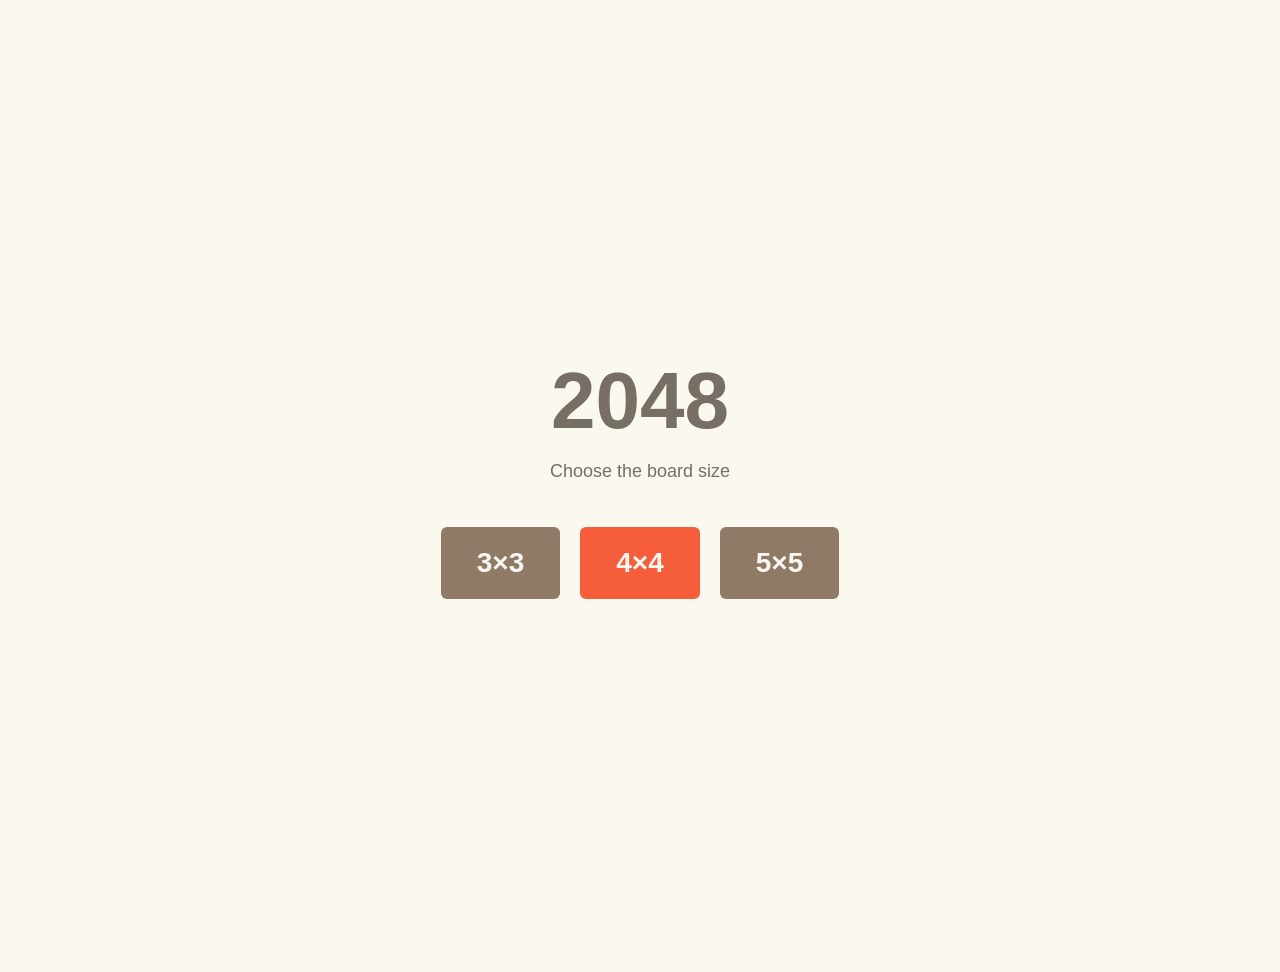
==== commit f24b50a2: "feat: adicionar seleção de tamanho de tabuleiro 3x3, 4x4 e 5x5" ====
--- a/index.html
+++ b/index.html
@@ -8,58 +8,33 @@
   <meta name="HandheldFriendly" content="True">
   <meta name="viewport" content="width=device-width, initial-scale=1.0, maximum-scale=1, user-scalable=no">
   <style>
-    .players-container {
-      display: flex;
-      gap: 40px;
-      justify-content: center;
-    }
-    .player-section {
-      flex: 1;
-      max-width: 500px;
-    }
-    .player-label {
-      text-align: center;
-      font-size: 24px;
-      font-weight: bold;
-      margin-bottom: 10px;
-    }
+    .players-container { display: flex; gap: 40px; justify-content: center; flex-wrap: wrap; }
+    .player-section { flex: 1; max-width: 540px; }
+    .player-label { text-align: center; font-size: 24px; font-weight: bold; margin-bottom: 6px; }
     .player1-label { color: #f65e3b; }
     .player2-label { color: #3b8bf6; }
-    .controls-hint {
-      text-align: center;
-      font-size: 13px;
-      color: #999;
-      margin-bottom: 8px;
-    }
-    .winner-banner {
-      display: none;
-      position: fixed;
-      top: 0; left: 0; right: 0; bottom: 0;
-      background: rgba(0,0,0,0.7);
-      justify-content: center;
-      align-items: center;
-      z-index: 9999;
-    }
+    .controls-hint { text-align: center; font-size: 13px; color: #999; margin-bottom: 8px; }
+    .winner-banner { display: none; position: fixed; top: 0; left: 0; right: 0; bottom: 0; background: rgba(0,0,0,0.7); justify-content: center; align-items: center; z-index: 9999; }
     .winner-banner.show { display: flex; }
-    .winner-box {
-      background: #fff;
-      border-radius: 12px;
-      padding: 40px 60px;
-      text-align: center;
-    }
+    .winner-box { background: #fff; border-radius: 12px; padding: 40px 60px; text-align: center; }
     .winner-box h2 { font-size: 48px; margin-bottom: 16px; }
-    .winner-box button {
-      font-size: 18px;
-      padding: 10px 30px;
-      cursor: pointer;
-      border: none;
-      background: #8f7a66;
-      color: #fff;
-      border-radius: 6px;
-    }
+    .winner-box button { font-size: 18px; padding: 10px 30px; cursor: pointer; border: none; background: #8f7a66; color: #fff; border-radius: 6px; }
   </style>
 </head>
 <body>
+
+  <!-- TELA DE SELEÇÃO -->
+  <div id="size-selection">
+    <h1>2048</h1>
+    <p>Choose the board size</p>
+    <div class="size-options">
+      <button class="size-btn" onclick="startGame(3)">3×3</button>
+      <button class="size-btn default" onclick="startGame(4)">4×4</button>
+      <button class="size-btn" onclick="startGame(5)">5×5</button>
+    </div>
+  </div>
+
+  <!-- BANNER DE VENCEDOR -->
   <div class="winner-banner" id="winner-banner">
     <div class="winner-box">
       <h2 id="winner-text"></h2>
@@ -68,32 +43,12 @@
     </div>
   </div>
 
-  <div class="container">
-    <div class="heading">
-      <h1 class="title">2048</h1>
-    </div>
-    <div class="above-game">
-      <p class="game-intro">First to reach the <strong>2048 tile</strong> wins!</p>
-    </div>
+  <div class="container" style="text-align:center; padding-top: 20px;">
+    <h1 class="title" style="float:none; display:inline-block;">2048</h1>
+    <p style="color:#776e65;">First to reach the <strong>2048 tile</strong> wins!</p>
   </div>
 
-<<<<<<< HEAD
   <div class="players-container">
-=======
-    <div class="timer-container timer-hidden" aria-live="polite">
-      <span class="timer-label">Tempo</span>
-      <span class="timer-value">--</span>
-    </div>
-
-    <div class="game-container">
-      <div class="game-message">
-        <p></p>
-        <div class="lower">
-	        <a class="keep-playing-button">Keep going</a>
-          <a class="retry-button">Try again</a>
-        </div>
-      </div>
->>>>>>> 2600a93d712238063fd72d6bfd56adc3734800e5
 
     <div class="player-section">
       <div class="player-label player1-label">Player 1</div>
@@ -107,12 +62,7 @@
         </div>
         <div class="game-container" id="game-container-p1">
           <div class="game-message"><p></p><div class="lower"><a class="keep-playing-button">Keep going</a><a class="retry-button">Try again</a></div></div>
-          <div class="grid-container">
-            <div class="grid-row"><div class="grid-cell"></div><div class="grid-cell"></div><div class="grid-cell"></div><div class="grid-cell"></div></div>
-            <div class="grid-row"><div class="grid-cell"></div><div class="grid-cell"></div><div class="grid-cell"></div><div class="grid-cell"></div></div>
-            <div class="grid-row"><div class="grid-cell"></div><div class="grid-cell"></div><div class="grid-cell"></div><div class="grid-cell"></div></div>
-            <div class="grid-row"><div class="grid-cell"></div><div class="grid-cell"></div><div class="grid-cell"></div><div class="grid-cell"></div></div>
-          </div>
+          <div class="grid-container"></div>
           <div class="tile-container"></div>
         </div>
       </div>
@@ -123,19 +73,14 @@
       <div class="controls-hint">← ↑ → ↓</div>
       <div class="container">
         <div class="heading">
-          <div class="scores-container">
+          <div class="scores-containers">
             <div class="score-container" id="score-p2">0</div>
             <div class="best-container" id="best-p2">0</div>
           </div>
         </div>
         <div class="game-container" id="game-container-p2">
           <div class="game-message"><p></p><div class="lower"><a class="keep-playing-button">Keep going</a><a class="retry-button">Try again</a></div></div>
-          <div class="grid-container">
-            <div class="grid-row"><div class="grid-cell"></div><div class="grid-cell"></div><div class="grid-cell"></div><div class="grid-cell"></div></div>
-            <div class="grid-row"><div class="grid-cell"></div><div class="grid-cell"></div><div class="grid-cell"></div><div class="grid-cell"></div></div>
-            <div class="grid-row"><div class="grid-cell"></div><div class="grid-cell"></div><div class="grid-cell"></div><div class="grid-cell"></div></div>
-            <div class="grid-row"><div class="grid-cell"></div><div class="grid-cell"></div><div class="grid-cell"></div><div class="grid-cell"></div></div>
-          </div>
+          <div class="grid-container"></div>
           <div class="tile-container"></div>
         </div>
       </div>
@@ -157,5 +102,36 @@
   <script src="js/game_manager_p1.js"></script>
   <script src="js/game_manager_p2.js"></script>
   <script src="js/application.js"></script>
+
+  <script>
+    function buildGrids(size) {
+      ["game-container-p1", "game-container-p2"].forEach(function(id) {
+        var grid = document.getElementById(id).querySelector(".grid-container");
+        grid.innerHTML = "";
+        for (var r = 0; r < size; r++) {
+          var row = document.createElement("div");
+          row.className = "grid-row";
+          for (var c = 0; c < size; c++) {
+            var cell = document.createElement("div");
+            cell.className = "grid-cell";
+            row.appendChild(cell);
+          }
+          grid.appendChild(row);
+        }
+      });
+    }
+
+    function startGame(size) {
+      localStorage.clear();
+      localStorage.setItem("boardSize", size);
+      document.getElementById("size-selection").style.display = "none";
+      document.body.classList.remove("size-3", "size-4", "size-5");
+      document.body.classList.add("size-" + size);
+      buildGrids(size);
+      window.__gm1 = new GameManager1(size, KeyboardInputManagerP1, HTMLActuatorP1, LocalStorageManagerP1);
+      window.__gm2 = new GameManager2(size, KeyboardInputManagerP2, HTMLActuatorP2, LocalStorageManagerP2);
+    }
+  </script>
+
 </body>
 </html>
--- a/style/main.css
+++ b/style/main.css
@@ -1,763 +1,3 @@
-<<<<<<< HEAD
-@import url(fonts/clear-sans.css);
-html, body {
-  margin: 0;
-  padding: 0;
-  background: #faf8ef;
-  color: #776e65;
-  font-family: "Clear Sans", "Helvetica Neue", Arial, sans-serif;
-  font-size: 18px; }
-
-body {
-  margin: 80px 0; }
-
-.heading:after {
-  content: "";
-  display: block;
-  clear: both; }
-
-h1.title {
-  font-size: 80px;
-  font-weight: bold;
-  margin: 0;
-  display: block;
-  float: left; }
-
-@-webkit-keyframes move-up {
-  0% {
-    top: 25px;
-    opacity: 1; }
-
-  100% {
-    top: -50px;
-    opacity: 0; } }
-@-moz-keyframes move-up {
-  0% {
-    top: 25px;
-    opacity: 1; }
-
-  100% {
-    top: -50px;
-    opacity: 0; } }
-@keyframes move-up {
-  0% {
-    top: 25px;
-    opacity: 1; }
-
-  100% {
-    top: -50px;
-    opacity: 0; } }
-.scores-container {
-  float: right;
-  text-align: right; }
-
-.score-container, .best-container {
-  position: relative;
-  display: inline-block;
-  background: #bbada0;
-  padding: 15px 25px;
-  font-size: 25px;
-  height: 25px;
-  line-height: 47px;
-  font-weight: bold;
-  border-radius: 3px;
-  color: white;
-  margin-top: 8px;
-  text-align: center; }
-  .score-container:after, .best-container:after {
-    position: absolute;
-    width: 100%;
-    top: 10px;
-    left: 0;
-    text-transform: uppercase;
-    font-size: 13px;
-    line-height: 13px;
-    text-align: center;
-    color: #eee4da; }
-  .score-container .score-addition, .best-container .score-addition {
-    position: absolute;
-    right: 30px;
-    color: red;
-    font-size: 25px;
-    line-height: 25px;
-    font-weight: bold;
-    color: rgba(119, 110, 101, 0.9);
-    z-index: 100;
-    -webkit-animation: move-up 600ms ease-in;
-    -moz-animation: move-up 600ms ease-in;
-    animation: move-up 600ms ease-in;
-    -webkit-animation-fill-mode: both;
-    -moz-animation-fill-mode: both;
-    animation-fill-mode: both; }
-
-.score-container:after {
-  content: "Score"; }
-
-.best-container:after {
-  content: "Best"; }
-
-p {
-  margin-top: 0;
-  margin-bottom: 10px;
-  line-height: 1.65; }
-
-a {
-  color: #776e65;
-  font-weight: bold;
-  text-decoration: underline;
-  cursor: pointer; }
-
-strong.important {
-  text-transform: uppercase; }
-
-hr {
-  border: none;
-  border-bottom: 1px solid #d8d4d0;
-  margin-top: 20px;
-  margin-bottom: 30px; }
-
-.container {
-  width: 500px;
-  margin: 0 auto; }
-
-@-webkit-keyframes fade-in {
-  0% {
-    opacity: 0; }
-
-  100% {
-    opacity: 1; } }
-@-moz-keyframes fade-in {
-  0% {
-    opacity: 0; }
-
-  100% {
-    opacity: 1; } }
-@keyframes fade-in {
-  0% {
-    opacity: 0; }
-
-  100% {
-    opacity: 1; } }
-.game-container {
-  margin-top: 40px;
-  position: relative;
-  padding: 15px;
-  cursor: default;
-  -webkit-touch-callout: none;
-  -ms-touch-callout: none;
-  -webkit-user-select: none;
-  -moz-user-select: none;
-  -ms-user-select: none;
-  -ms-touch-action: none;
-  touch-action: none;
-  background: #bbada0;
-  border-radius: 6px;
-  width: 500px;
-  height: 500px;
-  -webkit-box-sizing: border-box;
-  -moz-box-sizing: border-box;
-  box-sizing: border-box; }
-  .game-container .game-message {
-    display: none;
-    position: absolute;
-    top: 0;
-    right: 0;
-    bottom: 0;
-    left: 0;
-    background: rgba(238, 228, 218, 0.5);
-    z-index: 100;
-    text-align: center;
-    -webkit-animation: fade-in 800ms ease 1200ms;
-    -moz-animation: fade-in 800ms ease 1200ms;
-    animation: fade-in 800ms ease 1200ms;
-    -webkit-animation-fill-mode: both;
-    -moz-animation-fill-mode: both;
-    animation-fill-mode: both; }
-    .game-container .game-message p {
-      font-size: 60px;
-      font-weight: bold;
-      height: 60px;
-      line-height: 60px;
-      margin-top: 222px; }
-    .game-container .game-message .lower {
-      display: block;
-      margin-top: 59px; }
-    .game-container .game-message a {
-      display: inline-block;
-      background: #8f7a66;
-      border-radius: 3px;
-      padding: 0 20px;
-      text-decoration: none;
-      color: #f9f6f2;
-      height: 40px;
-      line-height: 42px;
-      margin-left: 9px; }
-      .game-container .game-message a.keep-playing-button {
-        display: none; }
-    .game-container .game-message.game-won {
-      background: rgba(237, 194, 46, 0.5);
-      color: #f9f6f2; }
-      .game-container .game-message.game-won a.keep-playing-button {
-        display: inline-block; }
-    .game-container .game-message.game-won, .game-container .game-message.game-over {
-      display: block; }
-
-.grid-container {
-  position: absolute;
-  z-index: 1; }
-
-.grid-row {
-  margin-bottom: 15px; }
-  .grid-row:last-child {
-    margin-bottom: 0; }
-  .grid-row:after {
-    content: "";
-    display: block;
-    clear: both; }
-
-.grid-cell {
-  width: 106.25px;
-  height: 106.25px;
-  margin-right: 15px;
-  float: left;
-  border-radius: 3px;
-  background: rgba(238, 228, 218, 0.35); }
-  .grid-cell:last-child {
-    margin-right: 0; }
-
-.tile-container {
-  position: absolute;
-  z-index: 2; }
-
-.tile, .tile .tile-inner {
-  width: 107px;
-  height: 107px;
-  line-height: 107px; }
-.tile.tile-position-1-1 {
-  -webkit-transform: translate(0px, 0px);
-  -moz-transform: translate(0px, 0px);
-  -ms-transform: translate(0px, 0px);
-  transform: translate(0px, 0px); }
-.tile.tile-position-1-2 {
-  -webkit-transform: translate(0px, 121px);
-  -moz-transform: translate(0px, 121px);
-  -ms-transform: translate(0px, 121px);
-  transform: translate(0px, 121px); }
-.tile.tile-position-1-3 {
-  -webkit-transform: translate(0px, 242px);
-  -moz-transform: translate(0px, 242px);
-  -ms-transform: translate(0px, 242px);
-  transform: translate(0px, 242px); }
-.tile.tile-position-1-4 {
-  -webkit-transform: translate(0px, 363px);
-  -moz-transform: translate(0px, 363px);
-  -ms-transform: translate(0px, 363px);
-  transform: translate(0px, 363px); }
-.tile.tile-position-2-1 {
-  -webkit-transform: translate(121px, 0px);
-  -moz-transform: translate(121px, 0px);
-  -ms-transform: translate(121px, 0px);
-  transform: translate(121px, 0px); }
-.tile.tile-position-2-2 {
-  -webkit-transform: translate(121px, 121px);
-  -moz-transform: translate(121px, 121px);
-  -ms-transform: translate(121px, 121px);
-  transform: translate(121px, 121px); }
-.tile.tile-position-2-3 {
-  -webkit-transform: translate(121px, 242px);
-  -moz-transform: translate(121px, 242px);
-  -ms-transform: translate(121px, 242px);
-  transform: translate(121px, 242px); }
-.tile.tile-position-2-4 {
-  -webkit-transform: translate(121px, 363px);
-  -moz-transform: translate(121px, 363px);
-  -ms-transform: translate(121px, 363px);
-  transform: translate(121px, 363px); }
-.tile.tile-position-3-1 {
-  -webkit-transform: translate(242px, 0px);
-  -moz-transform: translate(242px, 0px);
-  -ms-transform: translate(242px, 0px);
-  transform: translate(242px, 0px); }
-.tile.tile-position-3-2 {
-  -webkit-transform: translate(242px, 121px);
-  -moz-transform: translate(242px, 121px);
-  -ms-transform: translate(242px, 121px);
-  transform: translate(242px, 121px); }
-.tile.tile-position-3-3 {
-  -webkit-transform: translate(242px, 242px);
-  -moz-transform: translate(242px, 242px);
-  -ms-transform: translate(242px, 242px);
-  transform: translate(242px, 242px); }
-.tile.tile-position-3-4 {
-  -webkit-transform: translate(242px, 363px);
-  -moz-transform: translate(242px, 363px);
-  -ms-transform: translate(242px, 363px);
-  transform: translate(242px, 363px); }
-.tile.tile-position-4-1 {
-  -webkit-transform: translate(363px, 0px);
-  -moz-transform: translate(363px, 0px);
-  -ms-transform: translate(363px, 0px);
-  transform: translate(363px, 0px); }
-.tile.tile-position-4-2 {
-  -webkit-transform: translate(363px, 121px);
-  -moz-transform: translate(363px, 121px);
-  -ms-transform: translate(363px, 121px);
-  transform: translate(363px, 121px); }
-.tile.tile-position-4-3 {
-  -webkit-transform: translate(363px, 242px);
-  -moz-transform: translate(363px, 242px);
-  -ms-transform: translate(363px, 242px);
-  transform: translate(363px, 242px); }
-.tile.tile-position-4-4 {
-  -webkit-transform: translate(363px, 363px);
-  -moz-transform: translate(363px, 363px);
-  -ms-transform: translate(363px, 363px);
-  transform: translate(363px, 363px); }
-
-.tile {
-  position: absolute;
-  -webkit-transition: 100ms ease-in-out;
-  -moz-transition: 100ms ease-in-out;
-  transition: 100ms ease-in-out;
-  -webkit-transition-property: -webkit-transform;
-  -moz-transition-property: -moz-transform;
-  transition-property: transform; }
-  .tile .tile-inner {
-    border-radius: 3px;
-    background: #eee4da;
-    text-align: center;
-    font-weight: bold;
-    z-index: 10;
-    font-size: 55px; }
-  .tile.tile-2 .tile-inner {
-    background: #eee4da;
-    box-shadow: 0 0 30px 10px rgba(243, 215, 116, 0), inset 0 0 0 1px rgba(255, 255, 255, 0); }
-  .tile.tile-4 .tile-inner {
-    background: #ede0c8;
-    box-shadow: 0 0 30px 10px rgba(243, 215, 116, 0), inset 0 0 0 1px rgba(255, 255, 255, 0); }
-  .tile.tile-8 .tile-inner {
-    color: #f9f6f2;
-    background: #f2b179; }
-  .tile.tile-16 .tile-inner {
-    color: #f9f6f2;
-    background: #f59563; }
-  .tile.tile-32 .tile-inner {
-    color: #f9f6f2;
-    background: #f67c5f; }
-  .tile.tile-64 .tile-inner {
-    color: #f9f6f2;
-    background: #f65e3b; }
-  .tile.tile-128 .tile-inner {
-    color: #f9f6f2;
-    background: #edcf72;
-    box-shadow: 0 0 30px 10px rgba(243, 215, 116, 0.2381), inset 0 0 0 1px rgba(255, 255, 255, 0.14286);
-    font-size: 45px; }
-    @media screen and (max-width: 520px) {
-      .tile.tile-128 .tile-inner {
-        font-size: 25px; } }
-  .tile.tile-256 .tile-inner {
-    color: #f9f6f2;
-    background: #edcc61;
-    box-shadow: 0 0 30px 10px rgba(243, 215, 116, 0.31746), inset 0 0 0 1px rgba(255, 255, 255, 0.19048);
-    font-size: 45px; }
-    @media screen and (max-width: 520px) {
-      .tile.tile-256 .tile-inner {
-        font-size: 25px; } }
-  .tile.tile-512 .tile-inner {
-    color: #f9f6f2;
-    background: #edc850;
-    box-shadow: 0 0 30px 10px rgba(243, 215, 116, 0.39683), inset 0 0 0 1px rgba(255, 255, 255, 0.2381);
-    font-size: 45px; }
-    @media screen and (max-width: 520px) {
-      .tile.tile-512 .tile-inner {
-        font-size: 25px; } }
-  .tile.tile-1024 .tile-inner {
-    color: #f9f6f2;
-    background: #edc53f;
-    box-shadow: 0 0 30px 10px rgba(243, 215, 116, 0.47619), inset 0 0 0 1px rgba(255, 255, 255, 0.28571);
-    font-size: 35px; }
-    @media screen and (max-width: 520px) {
-      .tile.tile-1024 .tile-inner {
-        font-size: 15px; } }
-  .tile.tile-2048 .tile-inner {
-    color: #f9f6f2;
-    background: #edc22e;
-    box-shadow: 0 0 30px 10px rgba(243, 215, 116, 0.55556), inset 0 0 0 1px rgba(255, 255, 255, 0.33333);
-    font-size: 35px; }
-    @media screen and (max-width: 520px) {
-      .tile.tile-2048 .tile-inner {
-        font-size: 15px; } }
-  .tile.tile-super .tile-inner {
-    color: #f9f6f2;
-    background: #3c3a32;
-    font-size: 30px; }
-    @media screen and (max-width: 520px) {
-      .tile.tile-super .tile-inner {
-        font-size: 10px; } }
-
-@-webkit-keyframes appear {
-  0% {
-    opacity: 0;
-    -webkit-transform: scale(0);
-    -moz-transform: scale(0);
-    -ms-transform: scale(0);
-    transform: scale(0); }
-
-  100% {
-    opacity: 1;
-    -webkit-transform: scale(1);
-    -moz-transform: scale(1);
-    -ms-transform: scale(1);
-    transform: scale(1); } }
-@-moz-keyframes appear {
-  0% {
-    opacity: 0;
-    -webkit-transform: scale(0);
-    -moz-transform: scale(0);
-    -ms-transform: scale(0);
-    transform: scale(0); }
-
-  100% {
-    opacity: 1;
-    -webkit-transform: scale(1);
-    -moz-transform: scale(1);
-    -ms-transform: scale(1);
-    transform: scale(1); } }
-@keyframes appear {
-  0% {
-    opacity: 0;
-    -webkit-transform: scale(0);
-    -moz-transform: scale(0);
-    -ms-transform: scale(0);
-    transform: scale(0); }
-
-  100% {
-    opacity: 1;
-    -webkit-transform: scale(1);
-    -moz-transform: scale(1);
-    -ms-transform: scale(1);
-    transform: scale(1); } }
-.tile-new .tile-inner {
-  -webkit-animation: appear 200ms ease 100ms;
-  -moz-animation: appear 200ms ease 100ms;
-  animation: appear 200ms ease 100ms;
-  -webkit-animation-fill-mode: backwards;
-  -moz-animation-fill-mode: backwards;
-  animation-fill-mode: backwards; }
-
-@-webkit-keyframes pop {
-  0% {
-    -webkit-transform: scale(0);
-    -moz-transform: scale(0);
-    -ms-transform: scale(0);
-    transform: scale(0); }
-
-  50% {
-    -webkit-transform: scale(1.2);
-    -moz-transform: scale(1.2);
-    -ms-transform: scale(1.2);
-    transform: scale(1.2); }
-
-  100% {
-    -webkit-transform: scale(1);
-    -moz-transform: scale(1);
-    -ms-transform: scale(1);
-    transform: scale(1); } }
-@-moz-keyframes pop {
-  0% {
-    -webkit-transform: scale(0);
-    -moz-transform: scale(0);
-    -ms-transform: scale(0);
-    transform: scale(0); }
-
-  50% {
-    -webkit-transform: scale(1.2);
-    -moz-transform: scale(1.2);
-    -ms-transform: scale(1.2);
-    transform: scale(1.2); }
-
-  100% {
-    -webkit-transform: scale(1);
-    -moz-transform: scale(1);
-    -ms-transform: scale(1);
-    transform: scale(1); } }
-@keyframes pop {
-  0% {
-    -webkit-transform: scale(0);
-    -moz-transform: scale(0);
-    -ms-transform: scale(0);
-    transform: scale(0); }
-
-  50% {
-    -webkit-transform: scale(1.2);
-    -moz-transform: scale(1.2);
-    -ms-transform: scale(1.2);
-    transform: scale(1.2); }
-
-  100% {
-    -webkit-transform: scale(1);
-    -moz-transform: scale(1);
-    -ms-transform: scale(1);
-    transform: scale(1); } }
-.tile-merged .tile-inner {
-  z-index: 20;
-  -webkit-animation: pop 200ms ease 100ms;
-  -moz-animation: pop 200ms ease 100ms;
-  animation: pop 200ms ease 100ms;
-  -webkit-animation-fill-mode: backwards;
-  -moz-animation-fill-mode: backwards;
-  animation-fill-mode: backwards; }
-
-.above-game:after {
-  content: "";
-  display: block;
-  clear: both; }
-
-.game-intro {
-  float: left;
-  line-height: 42px;
-  margin-bottom: 0; }
-
-.restart-button {
-  display: inline-block;
-  background: #8f7a66;
-  border-radius: 3px;
-  padding: 0 20px;
-  text-decoration: none;
-  color: #f9f6f2;
-  height: 40px;
-  line-height: 42px;
-  display: block;
-  text-align: center;
-  float: right; }
-
-.game-explanation {
-  margin-top: 50px; }
-
-@media screen and (max-width: 520px) {
-  html, body {
-    font-size: 15px; }
-
-  body {
-    margin: 20px 0;
-    padding: 0 20px; }
-
-  h1.title {
-    font-size: 27px;
-    margin-top: 15px; }
-
-  .container {
-    width: 280px;
-    margin: 0 auto; }
-
-  .score-container, .best-container {
-    margin-top: 0;
-    padding: 15px 10px;
-    min-width: 40px; }
-
-  .heading {
-    margin-bottom: 10px; }
-
-  .game-intro {
-    width: 55%;
-    display: block;
-    box-sizing: border-box;
-    line-height: 1.65; }
-
-  .restart-button {
-    width: 42%;
-    padding: 0;
-    display: block;
-    box-sizing: border-box;
-    margin-top: 2px; }
-
-  .game-container {
-    margin-top: 17px;
-    position: relative;
-    padding: 10px;
-    cursor: default;
-    -webkit-touch-callout: none;
-    -ms-touch-callout: none;
-    -webkit-user-select: none;
-    -moz-user-select: none;
-    -ms-user-select: none;
-    -ms-touch-action: none;
-    touch-action: none;
-    background: #bbada0;
-    border-radius: 6px;
-    width: 280px;
-    height: 280px;
-    -webkit-box-sizing: border-box;
-    -moz-box-sizing: border-box;
-    box-sizing: border-box; }
-    .game-container .game-message {
-      display: none;
-      position: absolute;
-      top: 0;
-      right: 0;
-      bottom: 0;
-      left: 0;
-      background: rgba(238, 228, 218, 0.5);
-      z-index: 100;
-      text-align: center;
-      -webkit-animation: fade-in 800ms ease 1200ms;
-      -moz-animation: fade-in 800ms ease 1200ms;
-      animation: fade-in 800ms ease 1200ms;
-      -webkit-animation-fill-mode: both;
-      -moz-animation-fill-mode: both;
-      animation-fill-mode: both; }
-      .game-container .game-message p {
-        font-size: 60px;
-        font-weight: bold;
-        height: 60px;
-        line-height: 60px;
-        margin-top: 222px; }
-      .game-container .game-message .lower {
-        display: block;
-        margin-top: 59px; }
-      .game-container .game-message a {
-        display: inline-block;
-        background: #8f7a66;
-        border-radius: 3px;
-        padding: 0 20px;
-        text-decoration: none;
-        color: #f9f6f2;
-        height: 40px;
-        line-height: 42px;
-        margin-left: 9px; }
-        .game-container .game-message a.keep-playing-button {
-          display: none; }
-      .game-container .game-message.game-won {
-        background: rgba(237, 194, 46, 0.5);
-        color: #f9f6f2; }
-        .game-container .game-message.game-won a.keep-playing-button {
-          display: inline-block; }
-      .game-container .game-message.game-won, .game-container .game-message.game-over {
-        display: block; }
-
-  .grid-container {
-    position: absolute;
-    z-index: 1; }
-
-  .grid-row {
-    margin-bottom: 10px; }
-    .grid-row:last-child {
-      margin-bottom: 0; }
-    .grid-row:after {
-      content: "";
-      display: block;
-      clear: both; }
-
-  .grid-cell {
-    width: 57.5px;
-    height: 57.5px;
-    margin-right: 10px;
-    float: left;
-    border-radius: 3px;
-    background: rgba(238, 228, 218, 0.35); }
-    .grid-cell:last-child {
-      margin-right: 0; }
-
-  .tile-container {
-    position: absolute;
-    z-index: 2; }
-
-  .tile, .tile .tile-inner {
-    width: 58px;
-    height: 58px;
-    line-height: 58px; }
-  .tile.tile-position-1-1 {
-    -webkit-transform: translate(0px, 0px);
-    -moz-transform: translate(0px, 0px);
-    -ms-transform: translate(0px, 0px);
-    transform: translate(0px, 0px); }
-  .tile.tile-position-1-2 {
-    -webkit-transform: translate(0px, 67px);
-    -moz-transform: translate(0px, 67px);
-    -ms-transform: translate(0px, 67px);
-    transform: translate(0px, 67px); }
-  .tile.tile-position-1-3 {
-    -webkit-transform: translate(0px, 135px);
-    -moz-transform: translate(0px, 135px);
-    -ms-transform: translate(0px, 135px);
-    transform: translate(0px, 135px); }
-  .tile.tile-position-1-4 {
-    -webkit-transform: translate(0px, 202px);
-    -moz-transform: translate(0px, 202px);
-    -ms-transform: translate(0px, 202px);
-    transform: translate(0px, 202px); }
-  .tile.tile-position-2-1 {
-    -webkit-transform: translate(67px, 0px);
-    -moz-transform: translate(67px, 0px);
-    -ms-transform: translate(67px, 0px);
-    transform: translate(67px, 0px); }
-  .tile.tile-position-2-2 {
-    -webkit-transform: translate(67px, 67px);
-    -moz-transform: translate(67px, 67px);
-    -ms-transform: translate(67px, 67px);
-    transform: translate(67px, 67px); }
-  .tile.tile-position-2-3 {
-    -webkit-transform: translate(67px, 135px);
-    -moz-transform: translate(67px, 135px);
-    -ms-transform: translate(67px, 135px);
-    transform: translate(67px, 135px); }
-  .tile.tile-position-2-4 {
-    -webkit-transform: translate(67px, 202px);
-    -moz-transform: translate(67px, 202px);
-    -ms-transform: translate(67px, 202px);
-    transform: translate(67px, 202px); }
-  .tile.tile-position-3-1 {
-    -webkit-transform: translate(135px, 0px);
-    -moz-transform: translate(135px, 0px);
-    -ms-transform: translate(135px, 0px);
-    transform: translate(135px, 0px); }
-  .tile.tile-position-3-2 {
-    -webkit-transform: translate(135px, 67px);
-    -moz-transform: translate(135px, 67px);
-    -ms-transform: translate(135px, 67px);
-    transform: translate(135px, 67px); }
-  .tile.tile-position-3-3 {
-    -webkit-transform: translate(135px, 135px);
-    -moz-transform: translate(135px, 135px);
-    -ms-transform: translate(135px, 135px);
-    transform: translate(135px, 135px); }
-  .tile.tile-position-3-4 {
-    -webkit-transform: translate(135px, 202px);
-    -moz-transform: translate(135px, 202px);
-    -ms-transform: translate(135px, 202px);
-    transform: translate(135px, 202px); }
-  .tile.tile-position-4-1 {
-    -webkit-transform: translate(202px, 0px);
-    -moz-transform: translate(202px, 0px);
-    -ms-transform: translate(202px, 0px);
-    transform: translate(202px, 0px); }
-  .tile.tile-position-4-2 {
-    -webkit-transform: translate(202px, 67px);
-    -moz-transform: translate(202px, 67px);
-    -ms-transform: translate(202px, 67px);
-    transform: translate(202px, 67px); }
-  .tile.tile-position-4-3 {
-    -webkit-transform: translate(202px, 135px);
-    -moz-transform: translate(202px, 135px);
-    -ms-transform: translate(202px, 135px);
-    transform: translate(202px, 135px); }
-  .tile.tile-position-4-4 {
-    -webkit-transform: translate(202px, 202px);
-    -moz-transform: translate(202px, 202px);
-    -ms-transform: translate(202px, 202px);
-    transform: translate(202px, 202px); }
-
-  .tile .tile-inner {
-    font-size: 35px; }
-
-  .game-message p {
-    font-size: 30px !important;
-    height: 30px !important;
-    line-height: 30px !important;
-    margin-top: 90px !important; }
-  .game-message .lower {
-    margin-top: 30px !important; } }
-=======
 @import url(fonts/clear-sans.css);
 html, body {
   margin: 0;
@@ -1945,4 +1185,79 @@
 body[data-theme="disco"] .stats-box  { background: #f5ead8; }
 body[data-theme="mgs"] .stats-box    { background: #d0d4d8; }
 body[data-theme="jsr"] .stats-box    { background: #e8f5e0; }
->>>>>>> 2600a93d712238063fd72d6bfd56adc3734800e5
+
+/* ---- GRID SIZE VARIANTS ---- */
+
+/* 3x3 */
+body.size-3 .game-container { width: 380px; height: 380px; }
+body.size-3 .grid-cell { width: 106.25px; height: 106.25px; margin-right: 15px; }
+body.size-3 .tile, body.size-3 .tile .tile-inner { width: 107px; height: 107px; line-height: 107px; }
+body.size-3 .tile.tile-position-1-1 { transform: translate(0px,   0px);   }
+body.size-3 .tile.tile-position-1-2 { transform: translate(0px,   122px); }
+body.size-3 .tile.tile-position-1-3 { transform: translate(0px,   244px); }
+body.size-3 .tile.tile-position-2-1 { transform: translate(122px, 0px);   }
+body.size-3 .tile.tile-position-2-2 { transform: translate(122px, 122px); }
+body.size-3 .tile.tile-position-2-3 { transform: translate(122px, 244px); }
+body.size-3 .tile.tile-position-3-1 { transform: translate(244px, 0px);   }
+body.size-3 .tile.tile-position-3-2 { transform: translate(244px, 122px); }
+body.size-3 .tile.tile-position-3-3 { transform: translate(244px, 244px); }
+
+/* 5x5 */
+body.size-5 .game-container { width: 500px; height: 500px; }
+body.size-5 .grid-cell { width: 76px; height: 76px; margin-right: 15px; }
+body.size-5 .tile, body.size-5 .tile .tile-inner { width: 76px; height: 76px; line-height: 76px; font-size: 30px; }
+body.size-5 .tile.tile-position-1-1 { transform: translate(0px,   0px);   }
+body.size-5 .tile.tile-position-1-2 { transform: translate(0px,   91px);  }
+body.size-5 .tile.tile-position-1-3 { transform: translate(0px,   182px); }
+body.size-5 .tile.tile-position-1-4 { transform: translate(0px,   273px); }
+body.size-5 .tile.tile-position-1-5 { transform: translate(0px,   364px); }
+body.size-5 .tile.tile-position-2-1 { transform: translate(91px,  0px);   }
+body.size-5 .tile.tile-position-2-2 { transform: translate(91px,  91px);  }
+body.size-5 .tile.tile-position-2-3 { transform: translate(91px,  182px); }
+body.size-5 .tile.tile-position-2-4 { transform: translate(91px,  273px); }
+body.size-5 .tile.tile-position-2-5 { transform: translate(91px,  364px); }
+body.size-5 .tile.tile-position-3-1 { transform: translate(182px, 0px);   }
+body.size-5 .tile.tile-position-3-2 { transform: translate(182px, 91px);  }
+body.size-5 .tile.tile-position-3-3 { transform: translate(182px, 182px); }
+body.size-5 .tile.tile-position-3-4 { transform: translate(182px, 273px); }
+body.size-5 .tile.tile-position-3-5 { transform: translate(182px, 364px); }
+body.size-5 .tile.tile-position-4-1 { transform: translate(273px, 0px);   }
+body.size-5 .tile.tile-position-4-2 { transform: translate(273px, 91px);  }
+body.size-5 .tile.tile-position-4-3 { transform: translate(273px, 182px); }
+body.size-5 .tile.tile-position-4-4 { transform: translate(273px, 273px); }
+body.size-5 .tile.tile-position-4-5 { transform: translate(273px, 364px); }
+body.size-5 .tile.tile-position-5-1 { transform: translate(364px, 0px);   }
+body.size-5 .tile.tile-position-5-2 { transform: translate(364px, 91px);  }
+body.size-5 .tile.tile-position-5-3 { transform: translate(364px, 182px); }
+body.size-5 .tile.tile-position-5-4 { transform: translate(364px, 273px); }
+body.size-5 .tile.tile-position-5-5 { transform: translate(364px, 364px); }
+
+/* tela de seleção */
+#size-selection {
+  position: fixed;
+  top: 0; left: 0; right: 0; bottom: 0;
+  background: #faf8ef;
+  display: flex;
+  flex-direction: column;
+  align-items: center;
+  justify-content: center;
+  z-index: 500;
+}
+#size-selection h1 { font-size: 80px; font-weight: bold; color: #776e65; margin-bottom: 10px; }
+#size-selection p  { color: #776e65; margin-bottom: 40px; font-size: 18px; }
+.size-options { display: flex; gap: 20px; }
+.size-btn {
+  background: #8f7a66;
+  color: #f9f6f2;
+  border: none;
+  border-radius: 6px;
+  padding: 20px 36px;
+  font-size: 28px;
+  font-weight: bold;
+  cursor: pointer;
+  font-family: "Clear Sans", "Helvetica Neue", Arial, sans-serif;
+  transition: background 100ms;
+}
+.size-btn:hover { background: #776e65; }
+.size-btn.default { background: #f65e3b; }
+.size-btn.default:hover { background: #d44e2e; }
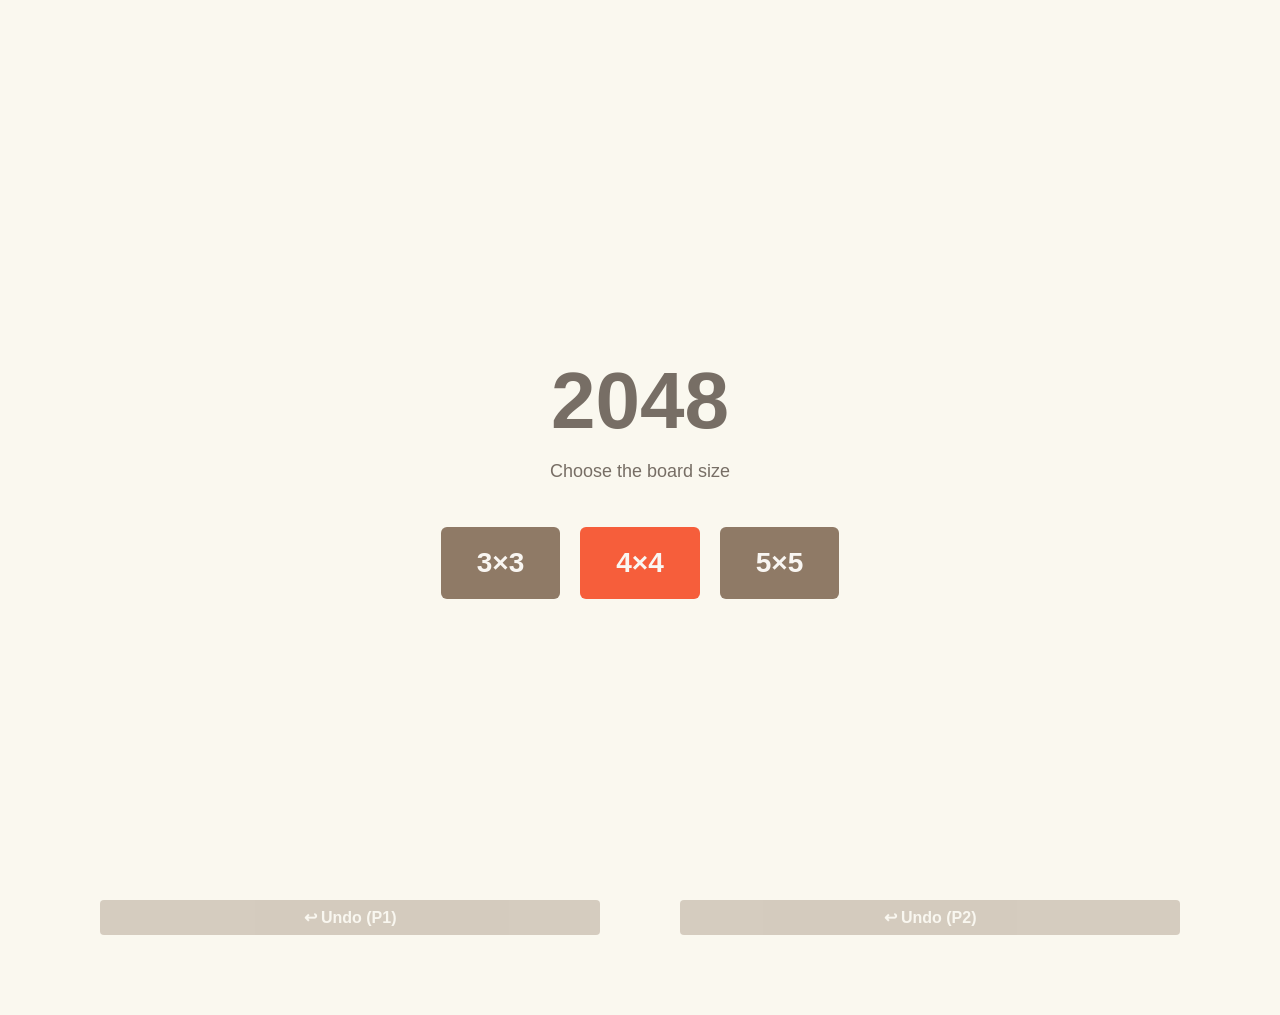
==== commit f90796ba: "feat: adicionar botão undo para cada jogador" ====
--- a/index.html
+++ b/index.html
@@ -19,6 +19,28 @@
     .winner-box { background: #fff; border-radius: 12px; padding: 40px 60px; text-align: center; }
     .winner-box h2 { font-size: 48px; margin-bottom: 16px; }
     .winner-box button { font-size: 18px; padding: 10px 30px; cursor: pointer; border: none; background: #8f7a66; color: #fff; border-radius: 6px; }
+
+    .undo-btn {
+      display: block;
+      width: 100%;
+      margin-top: 8px;
+      padding: 8px 0;
+      background: #8f7a66;
+      color: #f9f6f2;
+      border: none;
+      border-radius: 4px;
+      font-size: 16px;
+      font-weight: bold;
+      font-family: "Clear Sans", "Helvetica Neue", Arial, sans-serif;
+      cursor: pointer;
+    }
+    .undo-btn:disabled {
+      opacity: 0.35;
+      cursor: not-allowed;
+    }
+    .undo-btn:hover:not(:disabled) {
+      background: #776e65;
+    }
   </style>
 </head>
 <body>
@@ -65,6 +87,7 @@
           <div class="grid-container"></div>
           <div class="tile-container"></div>
         </div>
+        <button id="undo-p1" class="undo-btn" disabled onclick="window.__gm1 && window.__gm1.undo()">↩ Undo (P1)</button>
       </div>
     </div>
 
@@ -83,6 +106,7 @@
           <div class="grid-container"></div>
           <div class="tile-container"></div>
         </div>
+        <button id="undo-p2" class="undo-btn" disabled onclick="window.__gm2 && window.__gm2.undo()">↩ Undo (P2)</button>
       </div>
     </div>
 
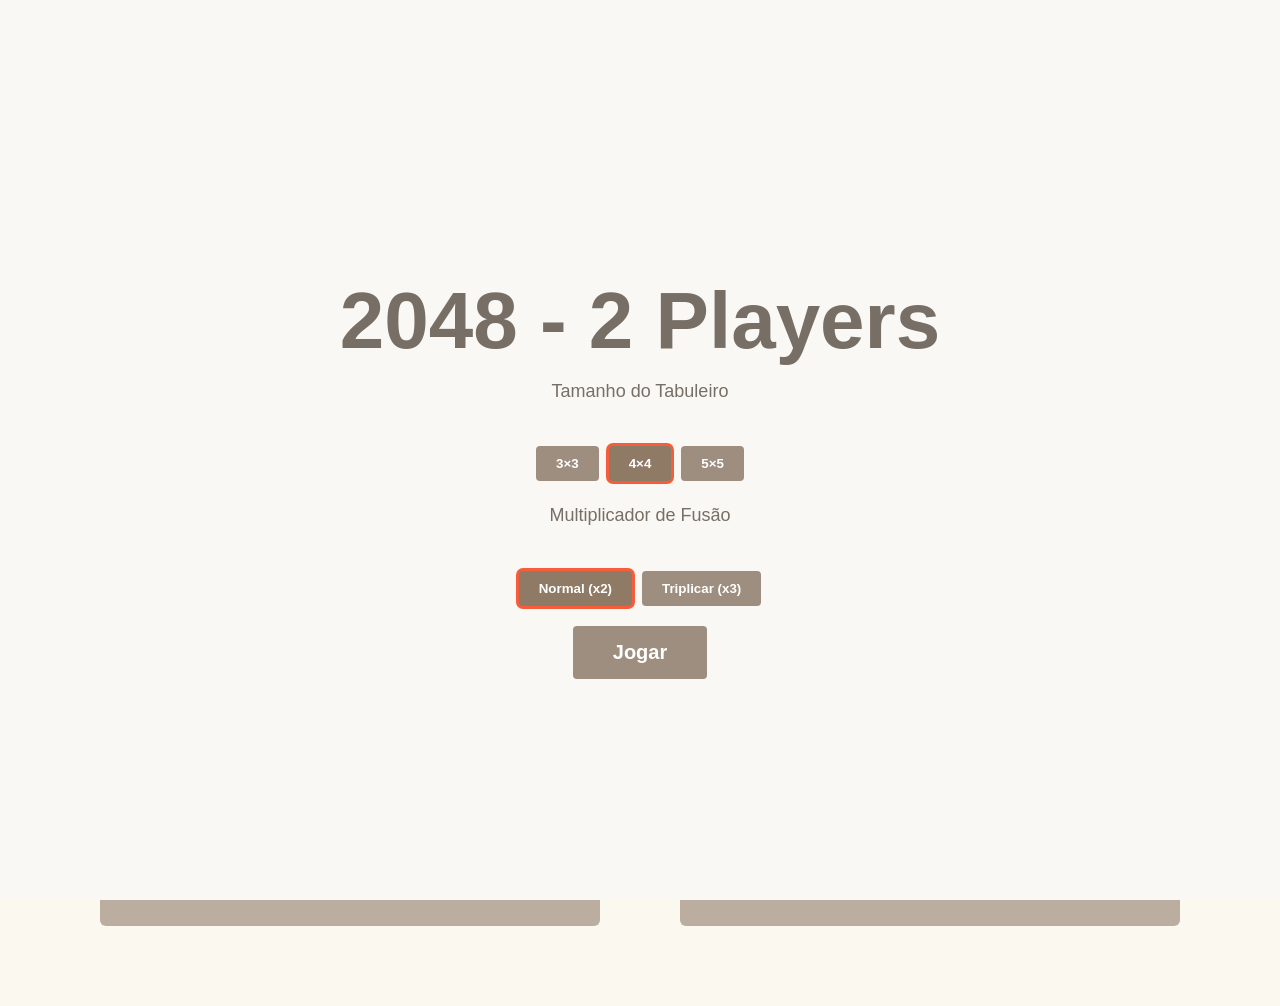
==== commit a23d60ae: "Alteracao" ====
--- a/index.html
+++ b/index.html
@@ -5,7 +5,6 @@
   <title>2048 - 2 Players</title>
   <link href="style/main.css" rel="stylesheet" type="text/css">
   <link rel="shortcut icon" href="favicon.ico">
-  <meta name="HandheldFriendly" content="True">
   <meta name="viewport" content="width=device-width, initial-scale=1.0, maximum-scale=1, user-scalable=no">
   <style>
     .players-container { display: flex; gap: 40px; justify-content: center; flex-wrap: wrap; }
@@ -14,80 +13,130 @@
     .player1-label { color: #f65e3b; }
     .player2-label { color: #3b8bf6; }
     .controls-hint { text-align: center; font-size: 13px; color: #999; margin-bottom: 8px; }
-    .winner-banner { display: none; position: fixed; top: 0; left: 0; right: 0; bottom: 0; background: rgba(0,0,0,0.7); justify-content: center; align-items: center; z-index: 9999; }
-    .winner-banner.show { display: flex; }
-    .winner-box { background: #fff; border-radius: 12px; padding: 40px 60px; text-align: center; }
-    .winner-box h2 { font-size: 48px; margin-bottom: 16px; }
-    .winner-box button { font-size: 18px; padding: 10px 30px; cursor: pointer; border: none; background: #8f7a66; color: #fff; border-radius: 6px; }
-
-    .undo-btn {
-      display: block;
-      width: 100%;
-      margin-top: 8px;
-      padding: 8px 0;
-      background: #8f7a66;
-      color: #f9f6f2;
-      border: none;
-      border-radius: 4px;
-      font-size: 16px;
-      font-weight: bold;
-      font-family: "Clear Sans", "Helvetica Neue", Arial, sans-serif;
-      cursor: pointer;
-    }
-    .undo-btn:disabled {
-      opacity: 0.35;
-      cursor: not-allowed;
-    }
-    .undo-btn:hover:not(:disabled) {
-      background: #776e65;
-    }
+
+    /* ESTILOS DA TELA DE ESTATÍSTICAS (MODAL) */
+    .stats-overlay {
+      display: none; position: fixed; top: 0; left: 0; right: 0; bottom: 0;
+      background: rgba(0,0,0,0.85); justify-content: center; align-items: center; z-index: 10005;
+      font-family: "Clear Sans", sans-serif; color: #333;
+    }
+    .stats-overlay.show { display: flex; }
+    .stats-modal { background: #faf8f5; border-radius: 10px; padding: 30px; width: 90%; max-width: 500px; box-shadow: 0 5px 15px rgba(0,0,0,0.3); text-align: center;}
+    .stats-modal h2 { margin-top: 0; color: #776e65; font-size: 32px; }
+    .stats-grid { display: grid; grid-template-columns: 1fr 1fr; gap: 15px; margin: 20px 0; text-align: left; }
+    .stats-item { background: #bbada0; padding: 12px; border-radius: 6px; color: #fff; }
+    .stats-item label { display: block; font-size: 12px; text-transform: uppercase; opacity: 0.8; }
+    .stats-item span { font-size: 20px; font-weight: bold; display: block; margin-top: 4px; }
+    .stats-item .record-hint { font-size: 11px; font-style: italic; opacity: 0.9; margin-top: 2px; }
+    
+    .history-table-container { max-height: 200px; overflow-y: auto; margin: 15px 0; border: 1px solid #ccc; border-radius: 4px; }
+    .history-table { width: 100%; border-collapse: collapse; font-size: 13px; }
+    .history-table th { background: #776e65; color: #fff; padding: 8px; position: sticky; top: 0; }
+    .history-table td { padding: 8px; border-bottom: 1px solid #ddd; text-align: center; }
+
+    .menu-bar { text-align: center; margin-bottom: 15px; }
+    .menu-btn { padding: 8px 16px; background: #8f7a66; color: #fff; border: none; border-radius: 4px; font-weight: bold; cursor: pointer; margin: 0 5px; }
+    .menu-btn:hover { background: #776e65; }
+
+    /* Estilos de seleção originais mantidos */
+    #size-selection {
+      position: fixed; top:0; left:0; right:0; bottom:0; background: #faf8f5; z-index: 10000;
+      display: flex; flex-direction: column; align-items: center; justify-content: center; font-family: "Clear Sans", sans-serif;
+    }
+    .config-group { margin-bottom: 20px; text-align: center; }
+    .btn-row { display: flex; gap: 10px; }
+    .cfg-btn { padding: 10px 20px; background: #9e8e7f; color: #fff; border: none; border-radius: 4px; cursor: pointer; font-weight: bold; }
+    .cfg-btn.active { background: #8f7a66; box-shadow: 0 0 0 3px #f65e3b; }
   </style>
 </head>
 <body>
 
-  <!-- TELA DE SELEÇÃO -->
   <div id="size-selection">
-    <h1>2048</h1>
-    <p>Choose the board size</p>
-    <div class="size-options">
-      <button class="size-btn" onclick="startGame(3)">3×3</button>
-      <button class="size-btn default" onclick="startGame(4)">4×4</button>
-      <button class="size-btn" onclick="startGame(5)">5×5</button>
-    </div>
+    <h1>2048 - 2 Players</h1>
+    <div class="config-group">
+      <p>Tamanho do Tabuleiro</p>
+      <div class="btn-row" id="board-size-row">
+        <button class="cfg-btn" onclick="updateSizeSelection(3)">3×3</button>
+        <button class="cfg-btn active" onclick="updateSizeSelection(4)">4×4</button>
+        <button class="cfg-btn" onclick="updateSizeSelection(5)">5×5</button>
+      </div>
+    </div>
+    <div class="config-group">
+      <p>Multiplicador de Fusão</p>
+      <div class="btn-row" id="multiplier-row">
+        <button class="cfg-btn active" onclick="updateMultiplierSelection(2)">Normal (x2)</button>
+        <button class="cfg-btn" onclick="updateMultiplierSelection(3)">Triplicar (x3)</button>
+      </div>
+    </div>
+    <button style="padding: 15px 40px; font-size: 20px;" class="cfg-btn" onclick="confirmAndStartGame()">Jogar</button>
   </div>
 
-  <!-- BANNER DE VENCEDOR -->
-  <div class="winner-banner" id="winner-banner">
-    <div class="winner-box">
-      <h2 id="winner-text"></h2>
-      <p>Reached the 2048 tile first!</p>
-      <button onclick="location.reload()">Play Again</button>
+  <div class="stats-overlay" id="stats-overlay-modal">
+    <div class="stats-modal">
+      <h2 id="stats-modal-title">Fim de Jogo!</h2>
+      <p id="stats-modal-subtitle"></p>
+      
+      <div class="stats-grid">
+        <div class="stats-item">
+          <label>Pontuação Final</label>
+          <span id="stat-score">0</span>
+          <div class="record-hint" id="hint-score"></div>
+        </div>
+        <div class="stats-item">
+          <label>Maior Tile</label>
+          <span id="stat-tile">2</span>
+          <div class="record-hint" id="hint-tile"></div>
+        </div>
+        <div class="stats-item">
+          <label>Movimentos</label>
+          <span id="stat-moves">0</span>
+        </div>
+        <div class="stats-item">
+          <label>Tempo Total</label>
+          <span id="stat-time">0s</span>
+        </div>
+      </div>
+
+      <h3>Histórico Recente</h3>
+      <div class="history-table-container">
+        <table class="history-table">
+          <thead>
+            <tr>
+              <th>Data</th>
+              <th>Jogador</th>
+              <th>Pontos</th>
+              <th>Maior Tile</th>
+            </tr>
+          </thead>
+          <tbody id="history-table-body">
+            </tbody>
+        </table>
+      </div>
+
+      <button class="menu-btn" onclick="closeStatsModal()">Fechar</button>
+      <button class="menu-btn" style="background:#f65e3b;" onclick="location.reload()">Menu Inicial</button>
     </div>
   </div>
 
-  <div class="container" style="text-align:center; padding-top: 20px;">
-    <h1 class="title" style="float:none; display:inline-block;">2048</h1>
-    <p style="color:#776e65;">First to reach the <strong>2048 tile</strong> wins!</p>
+  <div class="container" style="text-align:center; padding-top: 10px;">
+    <h1>2048 Dual</h1>
+    <div class="menu-bar">
+      <button class="menu-btn" onclick="openHistoryMenu()">📊 Consultar Estatísticas (Menu)</button>
+      <button class="menu-btn" onclick="location.reload()">⚙️ Alterar Configurações</button>
+    </div>
+    <p>Alcance o <strong id="dynamic-target-label">2048 tile</strong> para vencer!</p>
   </div>
 
   <div class="players-container">
-
     <div class="player-section">
       <div class="player-label player1-label">Player 1</div>
       <div class="controls-hint">W A S D</div>
       <div class="container">
-        <div class="heading">
-          <div class="scores-container">
-            <div class="score-container" id="score-p1">0</div>
-            <div class="best-container" id="best-p1">0</div>
-          </div>
-        </div>
+        <div class="heading"><div class="scores-container"><div class="score-container" id="score-p1">0</div><div class="best-container" id="best-p1">0</div></div></div>
         <div class="game-container" id="game-container-p1">
-          <div class="game-message"><p></p><div class="lower"><a class="keep-playing-button">Keep going</a><a class="retry-button">Try again</a></div></div>
-          <div class="grid-container"></div>
-          <div class="tile-container"></div>
-        </div>
-        <button id="undo-p1" class="undo-btn" disabled onclick="window.__gm1 && window.__gm1.undo()">↩ Undo (P1)</button>
+          <div class="game-message"><p></p><div class="lower"><a class="keep-playing-button">Keep going</a></div></div>
+          <div class="grid-container"></div><div class="tile-container"></div>
+        </div>
       </div>
     </div>
 
@@ -95,21 +144,13 @@
       <div class="player-label player2-label">Player 2</div>
       <div class="controls-hint">← ↑ → ↓</div>
       <div class="container">
-        <div class="heading">
-          <div class="scores-containers">
-            <div class="score-container" id="score-p2">0</div>
-            <div class="best-container" id="best-p2">0</div>
-          </div>
-        </div>
+        <div class="heading"><div class="scores-containers"><div class="score-container" id="score-p2">0</div><div class="best-container" id="best-p2">0</div></div></div>
         <div class="game-container" id="game-container-p2">
-          <div class="game-message"><p></p><div class="lower"><a class="keep-playing-button">Keep going</a><a class="retry-button">Try again</a></div></div>
-          <div class="grid-container"></div>
-          <div class="tile-container"></div>
-        </div>
-        <button id="undo-p2" class="undo-btn" disabled onclick="window.__gm2 && window.__gm2.undo()">↩ Undo (P2)</button>
-      </div>
-    </div>
-
+          <div class="game-message"><p></p><div class="lower"><a class="keep-playing-button">Keep going</a></div></div>
+          <div class="grid-container"></div><div class="tile-container"></div>
+        </div>
+      </div>
+    </div>
   </div>
 
   <script src="js/bind_polyfill.js"></script>
@@ -128,7 +169,39 @@
   <script src="js/application.js"></script>
 
   <script>
-    function buildGrids(size) {
+    var selectedSize = 4;
+    var selectedMultiplier = 2;
+
+    function updateSizeSelection(size) {
+      selectedSize = size;
+      toggleActiveButtons('board-size-row', size === 3 ? 0 : size === 4 ? 1 : 2);
+    }
+    function updateMultiplierSelection(mul) {
+      selectedMultiplier = mul;
+      toggleActiveButtons('multiplier-row', mul === 2 ? 0 : 1);
+    }
+    function toggleActiveButtons(rowId, idx) {
+      var btns = document.getElementById(rowId).getElementsByTagName('button');
+      for(var i=0; i<btns.length; i++) btns[i].classList.remove('active');
+      btns[idx].classList.add('active');
+    }
+
+    function confirmAndStartGame() {
+      localStorage.removeItem("gameStateP1");
+      localStorage.removeItem("gameStateP2");
+      localStorage.setItem("boardSize", selectedSize);
+      localStorage.setItem("fusionMultiplier", selectedMultiplier);
+
+      var targetValue = (selectedMultiplier === 3) ? 118098 : 2048;
+      localStorage.setItem("targetTileScoreValue", targetValue);
+      setupGame(selectedSize, targetValue);
+    }
+
+    function setupGame(size, targetTile) {
+      document.getElementById("size-selection").style.display = "none";
+      document.getElementById("dynamic-target-label").innerText = targetTile + " tile";
+      
+      // Inicia os grids injetando as divs internas estruturais dinamicamente
       ["game-container-p1", "game-container-p2"].forEach(function(id) {
         var grid = document.getElementById(id).querySelector(".grid-container");
         grid.innerHTML = "";
@@ -143,19 +216,86 @@
           grid.appendChild(row);
         }
       });
-    }
-
-    function startGame(size) {
-      localStorage.clear();
-      localStorage.setItem("boardSize", size);
-      document.getElementById("size-selection").style.display = "none";
-      document.body.classList.remove("size-3", "size-4", "size-5");
-      document.body.classList.add("size-" + size);
-      buildGrids(size);
+
       window.__gm1 = new GameManager1(size, KeyboardInputManagerP1, HTMLActuatorP1, LocalStorageManagerP1);
       window.__gm2 = new GameManager2(size, KeyboardInputManagerP2, HTMLActuatorP2, LocalStorageManagerP2);
     }
+
+    // INTERFACES DE EXIBIÇÃO DE METRICAS E COMPARAÇÃO COM HISTÓRICO
+    function formatTime(ms) {
+      var totalSec = Math.floor(ms / 1000);
+      var min = Math.floor(totalSec / 60);
+      var sec = totalSec % 60;
+      return min > 0 ? min + "m " + sec + "s" : sec + "s";
+    }
+
+    window.displayMatchSummary = function(currentMatch) {
+      document.getElementById("stats-modal-title").innerText = "Fim de Partida!";
+      document.getElementById("stats-modal-subtitle").innerText = currentMatch.player + " encerrou o jogo como: " + (currentMatch.result === "won" ? "Vencedor" : "Sem movimentos válidos");
+
+      document.getElementById("stat-score").innerText = currentMatch.score;
+      document.getElementById("stat-tile").innerText = currentMatch.highestTile;
+      document.getElementById("stat-moves").innerText = currentMatch.moves;
+      document.getElementById("stat-time").innerText = formatTime(currentMatch.duration);
+
+      var history = JSON.parse(localStorage.getItem("game_stats_history") || "[]");
+      
+      // Filtra o histórico para achar recordes antigos do mesmo jogador
+      var personalHistory = history.filter(function(h) { return h.player === currentMatch.player; });
+      var maxScore = 0, maxTile = 0;
+      
+      personalHistory.forEach(function(h) {
+        if(h.score > maxScore) maxScore = h.score;
+        if(h.highestTile > maxTile) maxTile = h.highestTile;
+      });
+
+      // Se a pontuação atual for igual ou maior que a máxima histórica encontrada
+      document.getElementById("hint-score").innerText = currentMatch.score >= maxScore ? "🏆 Novo Recorde Pessoal!" : "Recorde: " + maxScore;
+      document.getElementById("hint-tile").innerText = currentMatch.highestTile >= maxTile ? "🏆 Maior Bloco Obtido!" : "Recorde: " + maxTile;
+
+      renderHistoryTable(history);
+      document.getElementById("stats-overlay-modal").classList.add("show");
+    };
+
+    function renderHistoryTable(history) {
+      var tbody = document.getElementById("history-table-body");
+      tbody.innerHTML = "";
+      
+      // Lista em ordem decrescente (as mais recentes primeiro)
+      var reversed = history.slice().reverse();
+      reversed.forEach(function(match) {
+        var tr = document.createElement("tr");
+        tr.innerHTML = "<td>" + match.date + "</td>" +
+                       "<td>" + match.player + "</td>" +
+                       "<td>" + match.score + "</td>" +
+                       "<td>" + match.highestTile + "</td>";
+        tbody.appendChild(tr);
+      });
+    }
+
+    function openHistoryMenu() {
+      document.getElementById("stats-modal-title").innerText = "Estatísticas Gerais";
+      document.getElementById("stats-modal-subtitle").innerText = "Consulta via Menu de Navegação";
+      
+      var history = JSON.parse(localStorage.getItem("game_stats_history") || "[]");
+      renderHistoryTable(history);
+      
+      document.getElementById("stats-overlay-modal").classList.add("show");
+    }
+
+    function closeStatsModal() {
+      document.getElementById("stats-overlay-modal").classList.remove("show");
+    }
+
+    document.addEventListener("DOMContentLoaded", function() {
+      var savedSize = localStorage.getItem("boardSize");
+      var savedTarget = localStorage.getItem("targetTileScoreValue") || "2048";
+      if (savedSize) {
+        setupGame(parseInt(savedSize, 10), parseInt(savedTarget, 10));
+      } else {
+        document.getElementById("size-selection").style.display = "flex";
+      }
+    });
   </script>
-
 </body>
-</html>
+</html>
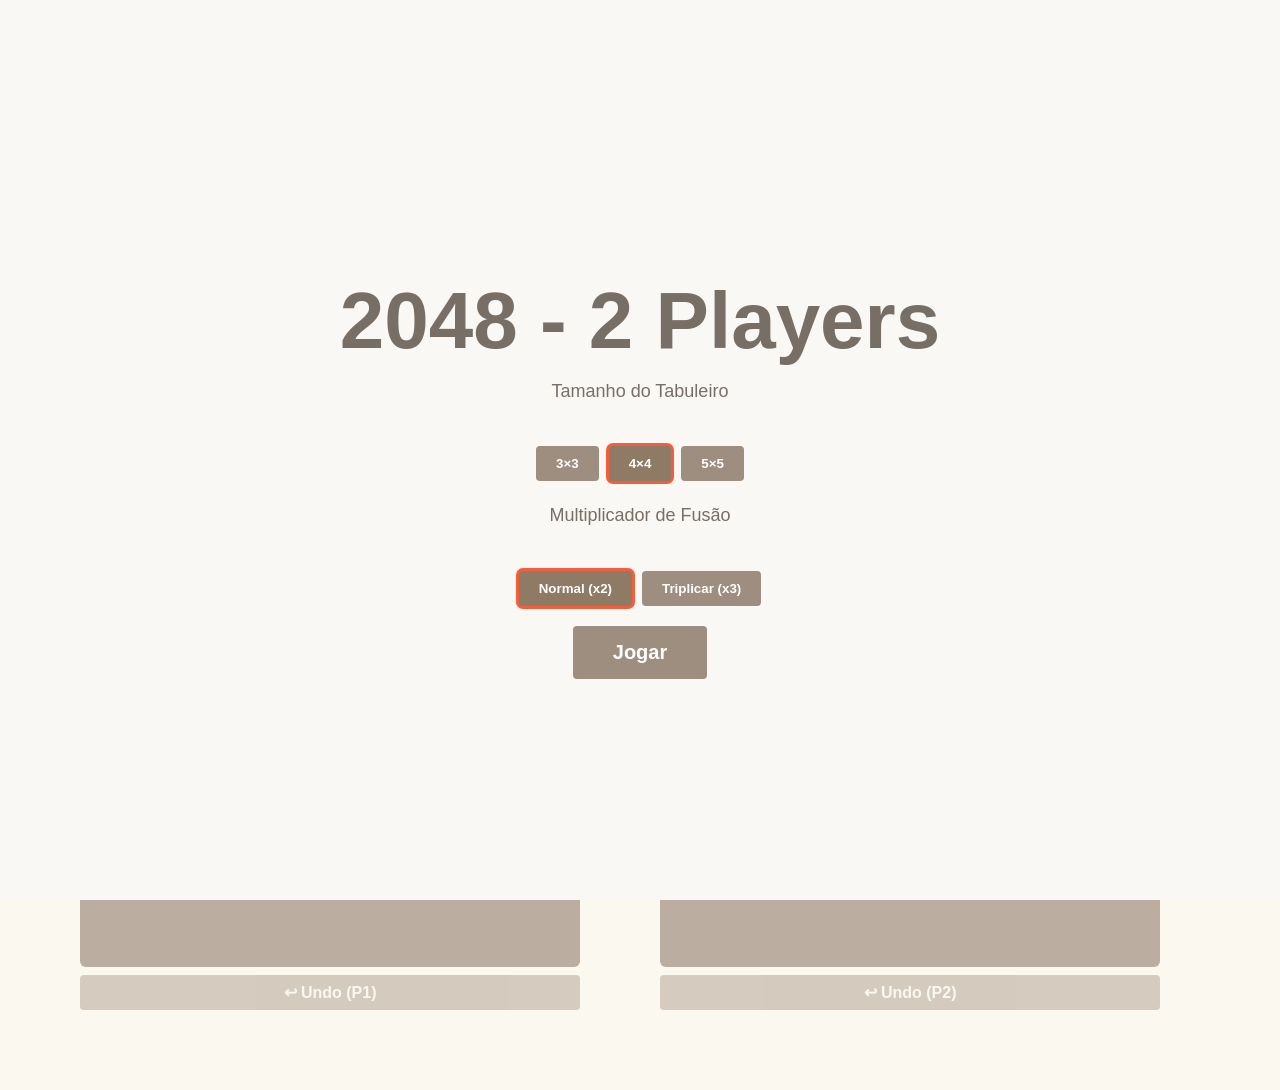
==== commit 075d4deb: "fix: corrigir bugs de merge (storage keys duplicadas, undo ausente, CSS 5x5, autoplay áudio)" ====
--- a/index.html
+++ b/index.html
@@ -9,6 +9,8 @@
   <style>
     .players-container { display: flex; gap: 40px; justify-content: center; flex-wrap: wrap; }
     .player-section { flex: 1; max-width: 540px; }
+    .player-section .container { width: auto; display: inline-block; }
+    .player-section .undo-btn { width: auto; min-width: 100%; box-sizing: border-box; }
     .player-label { text-align: center; font-size: 24px; font-weight: bold; margin-bottom: 6px; }
     .player1-label { color: #f65e3b; }
     .player2-label { color: #3b8bf6; }
@@ -47,6 +49,18 @@
     .btn-row { display: flex; gap: 10px; }
     .cfg-btn { padding: 10px 20px; background: #9e8e7f; color: #fff; border: none; border-radius: 4px; cursor: pointer; font-weight: bold; }
     .cfg-btn.active { background: #8f7a66; box-shadow: 0 0 0 3px #f65e3b; }
+
+    .undo-btn {
+      display: block; width: 100%; margin-top: 8px; padding: 8px 0;
+      background: #8f7a66; color: #f9f6f2; border: none; border-radius: 4px;
+      font-size: 16px; font-weight: bold; font-family: "Clear Sans", sans-serif; cursor: pointer;
+    }
+    .undo-btn:disabled { opacity: 0.35; cursor: not-allowed; }
+    .undo-btn:hover:not(:disabled) { background: #776e65; }
+    .audio-controls {
+      display: flex; align-items: center; justify-content: center; gap: 10px;
+      margin-bottom: 10px;
+    }
   </style>
 </head>
 <body>
@@ -120,9 +134,13 @@
 
   <div class="container" style="text-align:center; padding-top: 10px;">
     <h1>2048 Dual</h1>
+    <div class="audio-controls">
+      <button id="mute-btn" class="menu-btn">🎵 Som: LIGADO</button>
+      <input type="range" id="volume-slider" min="0" max="1" step="0.05">
+    </div>
     <div class="menu-bar">
       <button class="menu-btn" onclick="openHistoryMenu()">📊 Consultar Estatísticas (Menu)</button>
-      <button class="menu-btn" onclick="location.reload()">⚙️ Alterar Configurações</button>
+      <button class="menu-btn" onclick="localStorage.removeItem(&quot;boardSize&quot;); localStorage.removeItem(&quot;targetTileScoreValue&quot;); location.reload();">⚙️ Alterar Configurações</button>
     </div>
     <p>Alcance o <strong id="dynamic-target-label">2048 tile</strong> para vencer!</p>
   </div>
@@ -137,6 +155,7 @@
           <div class="game-message"><p></p><div class="lower"><a class="keep-playing-button">Keep going</a></div></div>
           <div class="grid-container"></div><div class="tile-container"></div>
         </div>
+        <button id="undo-p1" class="undo-btn" disabled onclick="window.__gm1 && window.__gm1.undo()">↩ Undo (P1)</button>
       </div>
     </div>
 
@@ -149,6 +168,7 @@
           <div class="game-message"><p></p><div class="lower"><a class="keep-playing-button">Keep going</a></div></div>
           <div class="grid-container"></div><div class="tile-container"></div>
         </div>
+        <button id="undo-p2" class="undo-btn" disabled onclick="window.__gm2 && window.__gm2.undo()">↩ Undo (P2)</button>
       </div>
     </div>
   </div>
@@ -195,10 +215,13 @@
       var targetValue = (selectedMultiplier === 3) ? 118098 : 2048;
       localStorage.setItem("targetTileScoreValue", targetValue);
       setupGame(selectedSize, targetValue);
+      if (window.AudioManager) window.AudioManager.play();
     }
 
     function setupGame(size, targetTile) {
       document.getElementById("size-selection").style.display = "none";
+      document.body.classList.remove("size-3", "size-4", "size-5");
+      document.body.classList.add("size-" + size);
       document.getElementById("dynamic-target-label").innerText = targetTile + " tile";
       
       // Inicia os grids injetando as divs internas estruturais dinamicamente
--- a/style/main.css
+++ b/style/main.css
@@ -1204,33 +1204,33 @@
 
 /* 5x5 */
 body.size-5 .game-container { width: 500px; height: 500px; }
-body.size-5 .grid-cell { width: 76px; height: 76px; margin-right: 15px; }
-body.size-5 .tile, body.size-5 .tile .tile-inner { width: 76px; height: 76px; line-height: 76px; font-size: 30px; }
+body.size-5 .grid-cell { width: 82px; height: 82px; margin-right: 15px; }
+body.size-5 .tile, body.size-5 .tile .tile-inner { width: 82px; height: 82px; line-height: 82px; font-size: 30px; }
 body.size-5 .tile.tile-position-1-1 { transform: translate(0px,   0px);   }
-body.size-5 .tile.tile-position-1-2 { transform: translate(0px,   91px);  }
-body.size-5 .tile.tile-position-1-3 { transform: translate(0px,   182px); }
-body.size-5 .tile.tile-position-1-4 { transform: translate(0px,   273px); }
-body.size-5 .tile.tile-position-1-5 { transform: translate(0px,   364px); }
-body.size-5 .tile.tile-position-2-1 { transform: translate(91px,  0px);   }
-body.size-5 .tile.tile-position-2-2 { transform: translate(91px,  91px);  }
-body.size-5 .tile.tile-position-2-3 { transform: translate(91px,  182px); }
-body.size-5 .tile.tile-position-2-4 { transform: translate(91px,  273px); }
-body.size-5 .tile.tile-position-2-5 { transform: translate(91px,  364px); }
-body.size-5 .tile.tile-position-3-1 { transform: translate(182px, 0px);   }
-body.size-5 .tile.tile-position-3-2 { transform: translate(182px, 91px);  }
-body.size-5 .tile.tile-position-3-3 { transform: translate(182px, 182px); }
-body.size-5 .tile.tile-position-3-4 { transform: translate(182px, 273px); }
-body.size-5 .tile.tile-position-3-5 { transform: translate(182px, 364px); }
-body.size-5 .tile.tile-position-4-1 { transform: translate(273px, 0px);   }
-body.size-5 .tile.tile-position-4-2 { transform: translate(273px, 91px);  }
-body.size-5 .tile.tile-position-4-3 { transform: translate(273px, 182px); }
-body.size-5 .tile.tile-position-4-4 { transform: translate(273px, 273px); }
-body.size-5 .tile.tile-position-4-5 { transform: translate(273px, 364px); }
-body.size-5 .tile.tile-position-5-1 { transform: translate(364px, 0px);   }
-body.size-5 .tile.tile-position-5-2 { transform: translate(364px, 91px);  }
-body.size-5 .tile.tile-position-5-3 { transform: translate(364px, 182px); }
-body.size-5 .tile.tile-position-5-4 { transform: translate(364px, 273px); }
-body.size-5 .tile.tile-position-5-5 { transform: translate(364px, 364px); }
+body.size-5 .tile.tile-position-1-2 { transform: translate(0px,   97px);  }
+body.size-5 .tile.tile-position-1-3 { transform: translate(0px,   194px); }
+body.size-5 .tile.tile-position-1-4 { transform: translate(0px,   291px); }
+body.size-5 .tile.tile-position-1-5 { transform: translate(0px,   388px); }
+body.size-5 .tile.tile-position-2-1 { transform: translate(97px,  0px);   }
+body.size-5 .tile.tile-position-2-2 { transform: translate(97px,  97px);  }
+body.size-5 .tile.tile-position-2-3 { transform: translate(97px,  194px); }
+body.size-5 .tile.tile-position-2-4 { transform: translate(97px,  291px); }
+body.size-5 .tile.tile-position-2-5 { transform: translate(97px,  388px); }
+body.size-5 .tile.tile-position-3-1 { transform: translate(194px, 0px);   }
+body.size-5 .tile.tile-position-3-2 { transform: translate(194px, 97px);  }
+body.size-5 .tile.tile-position-3-3 { transform: translate(194px, 194px); }
+body.size-5 .tile.tile-position-3-4 { transform: translate(194px, 291px); }
+body.size-5 .tile.tile-position-3-5 { transform: translate(194px, 388px); }
+body.size-5 .tile.tile-position-4-1 { transform: translate(291px, 0px);   }
+body.size-5 .tile.tile-position-4-2 { transform: translate(291px, 97px);  }
+body.size-5 .tile.tile-position-4-3 { transform: translate(291px, 194px); }
+body.size-5 .tile.tile-position-4-4 { transform: translate(291px, 291px); }
+body.size-5 .tile.tile-position-4-5 { transform: translate(291px, 388px); }
+body.size-5 .tile.tile-position-5-1 { transform: translate(388px, 0px);   }
+body.size-5 .tile.tile-position-5-2 { transform: translate(388px, 97px);  }
+body.size-5 .tile.tile-position-5-3 { transform: translate(388px, 194px); }
+body.size-5 .tile.tile-position-5-4 { transform: translate(388px, 291px); }
+body.size-5 .tile.tile-position-5-5 { transform: translate(388px, 388px); }
 
 /* tela de seleção */
 #size-selection {
